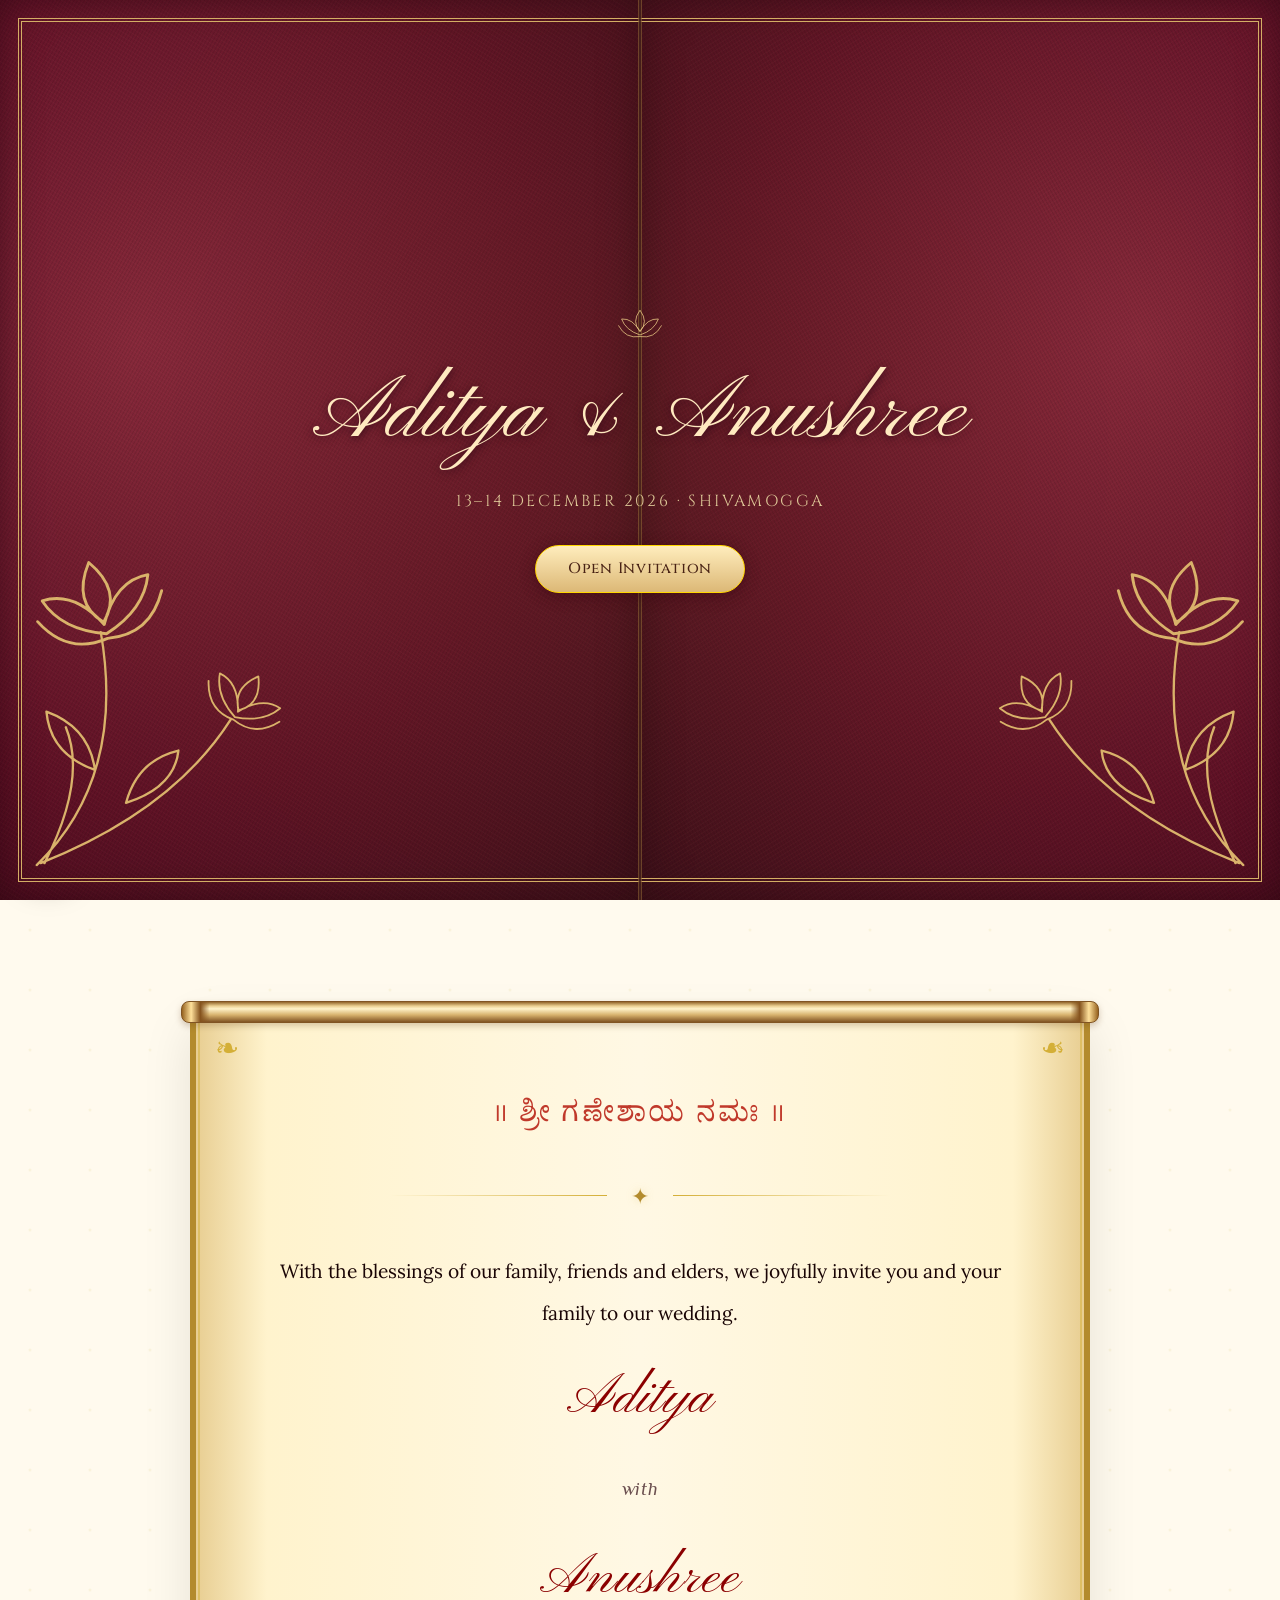
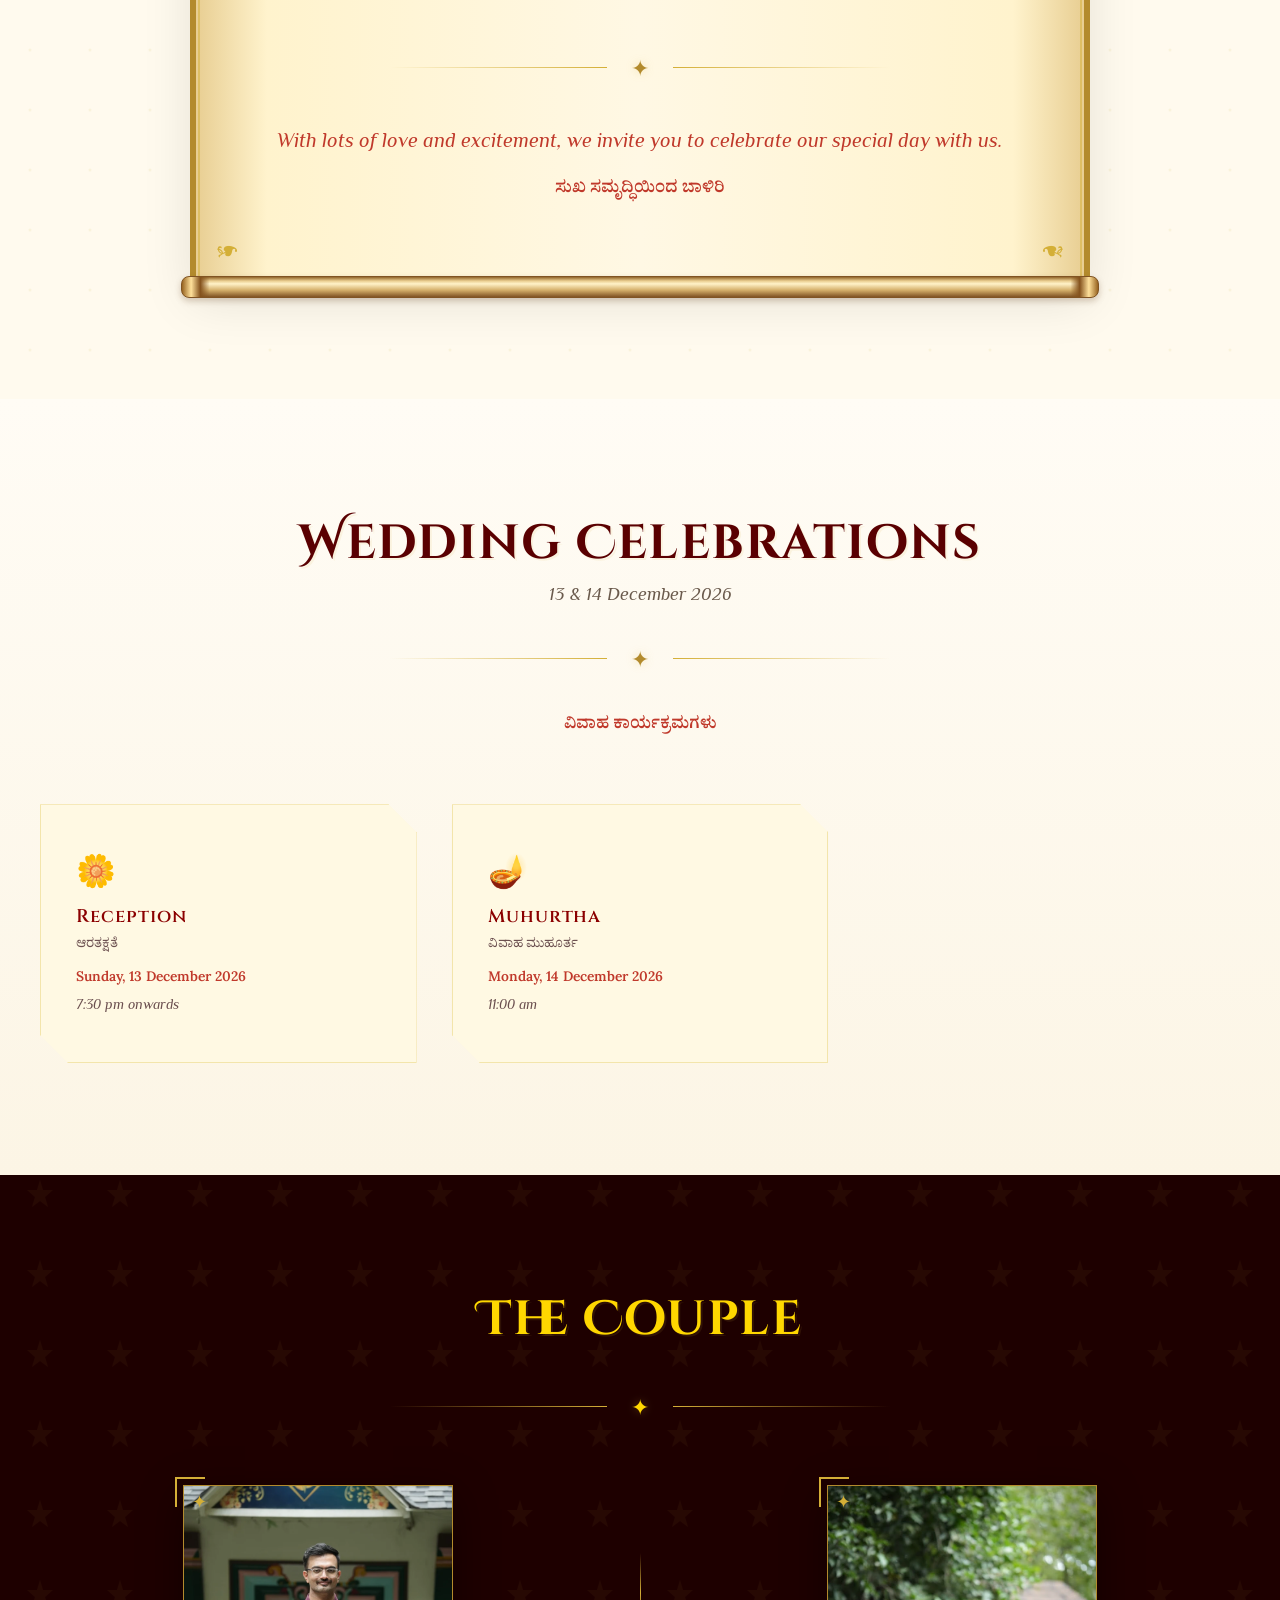
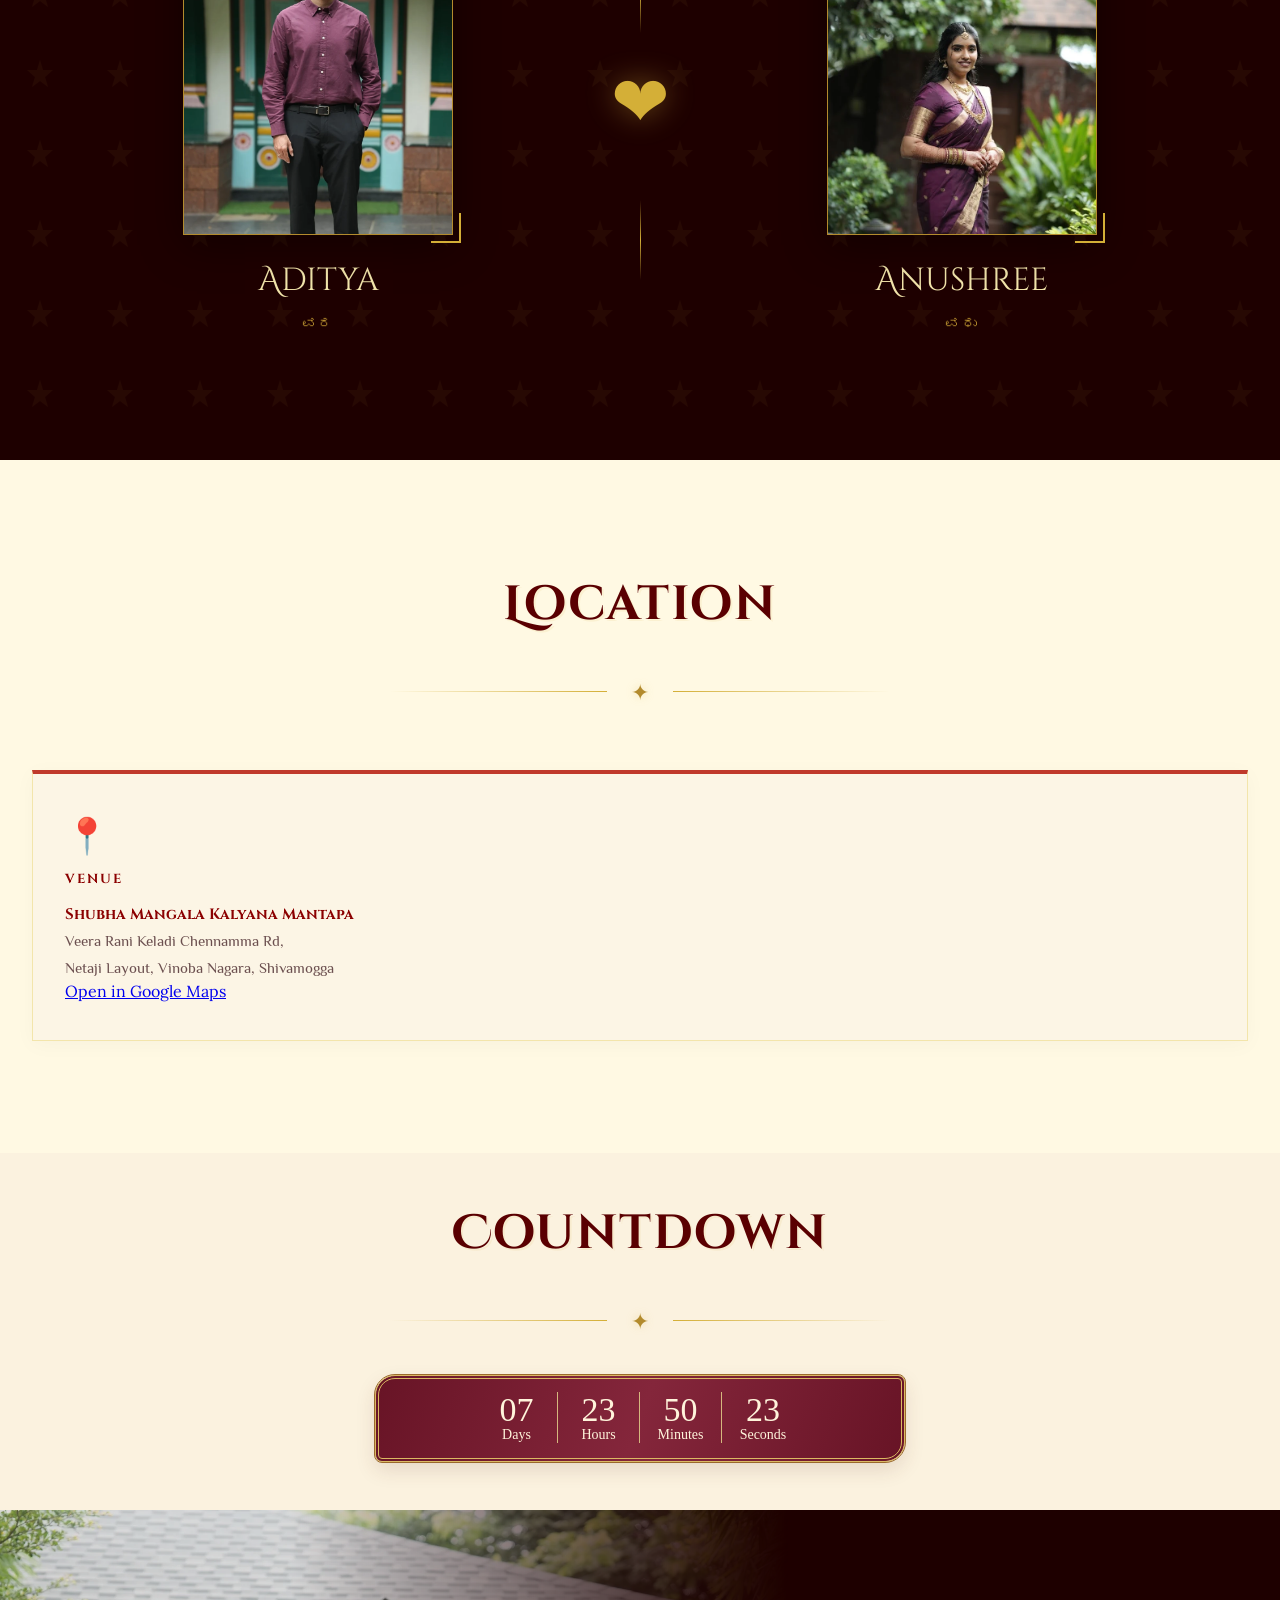
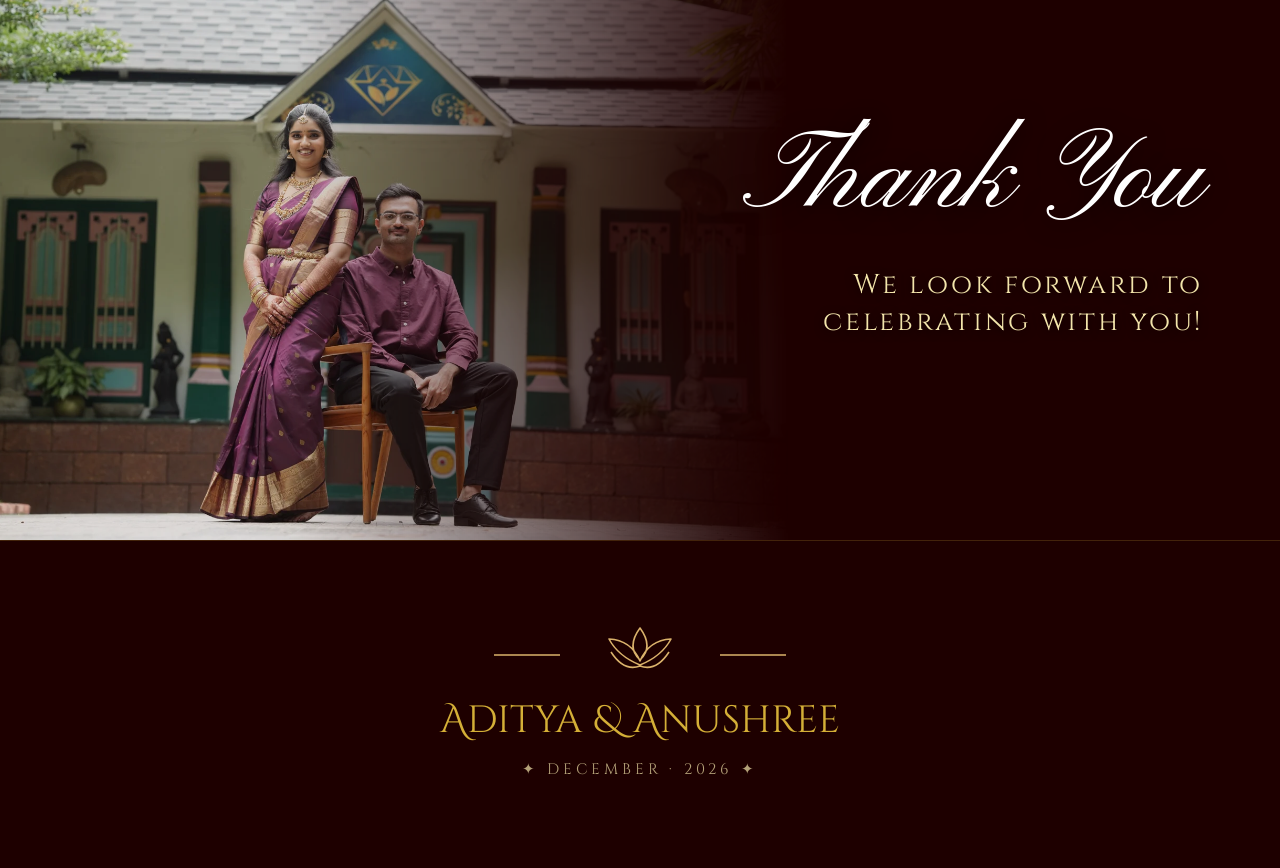
==== index.html @ 48a41db2 "Set invitation music volume to 60 percent" ====
<!DOCTYPE html>
<html lang="en">
<head>
<meta charset="UTF-8">
  <meta name="viewport" content="width=device-width, initial-scale=1.0, maximum-scale=5.0">
  <title>Aditya & Anushree — Wedding Invitation</title>
  <meta name="description" content="Join us in celebrating the union of Aditya and Anushree. A sacred South Indian wedding celebration.">
  <link rel="icon" href="data:image/svg+xml,<svg xmlns=%22http://www.w3.org/2000/svg%22 viewBox=%220 0 100 100%22><text y=%22.9em%22 font-size=%2290%22>🌸</text></svg>">

  <!-- Social Meta tags -->
  <meta property="og:title" content="Aditya & Anushree Wedding Invitation">
  <meta property="og:description" content="13–14 December 2026 — Shivamogga. Please join us for our special day.">
  <meta property="og:image" content="./wedding-portrait.jpg">
  <meta property="og:type" content="website">
<link rel="preconnect" href="https://fonts.googleapis.com">
<link rel="preconnect" href="https://fonts.gstatic.com" crossorigin>
<link href="https://fonts.googleapis.com/css2?family=Cinzel+Decorative:wght@400;700;900&family=Cinzel:wght@400;500;600;700&family=Philosopher:ital,wght@0,400;0,700;1,400;1,700&family=Lora:ital,wght@0,400;0,500;0,600;1,400;1,500&family=Noto+Serif+Kannada:wght@400;600;700&family=Great+Vibes&family=Pinyon+Script&display=swap" rel="stylesheet">
<style>
/* ============================================================
   CSS VARIABLES
   ============================================================ */
:root {
  --deep-ruby:    #1e0000;
  --royal-red:    #5a0001;
  --vermilion:    #C0392B;
  --gold-antique: #b38b2d;
  --gold-leaf:    #D4AF37;
  --gold-bright:  #FFD700;
  --gold-pale:    #F3E5AB;
  --ivory-warm:   #FFF9E3;
  --parchment:    #FCF5E5;
  --text-ruby:    #1a0505;
  --text-sepia:   #4a3728;
  --text-mid:     #6b4f4f;
  --gold:         #D4AF37;
  --deep-red:     #8B0000;
  --cream-dark:   #E5D9B6;
  --glass-bg:     rgba(30, 0, 0, 0.65);
  --glass-border: rgba(212, 175, 55, 0.35);
  --shadow-gold:  rgba(212,175,55,0.3);
  --shadow-ruby:  rgba(44,0,0,0.5);
  --section-bg:   #fffcf5;

  --font-heading:    'Cinzel Decorative', cursive;
  --font-subheading: 'Cinzel', serif;
  --font-body:       'Lora', serif;
  --font-accent:     'Philosopher', serif;
  --font-names:      'Pinyon Script', cursive;
}

/* ============================================================
   RESET & BASE
   ============================================================ */
*, *::before, *::after { margin: 0; padding: 0; box-sizing: border-box; }
html { scroll-behavior: smooth; font-size: 16px; overflow-x: hidden; }
body {
  background: var(--ivory-warm);
  color: var(--text-ruby);
  font-family: var(--font-body);
  overflow-x: clip;
  max-width: 100vw;
}
img { display: block; max-width: 100%; }
button { cursor: pointer; border: none; background: none; }

/* ============================================================
   SCROLL PROGRESS BAR
   ============================================================ */
#progress-bar {
  position: fixed; top: 0; left: 0; height: 3px; width: 0%;
  background: linear-gradient(90deg, var(--vermilion), var(--gold-leaf), var(--gold-bright));
  z-index: 9999; transition: width 0.1s linear;
  box-shadow: 0 0 10px var(--gold-leaf);
}

/* ============================================================
   MUSIC BUTTON
   ============================================================ */
#music-btn {
  position: fixed; bottom: 1.5rem; left: 1.5rem; z-index: 1000;
  width: 48px; height: 48px; border-radius: 50%;
  background: var(--glass-bg);
  -webkit-backdrop-filter: blur(8px); backdrop-filter: blur(8px);
  border: 1px solid var(--glass-border);
  color: var(--gold-pale); font-size: 1.1rem;
  display: flex; align-items: center; justify-content: center;
  box-shadow: 0 8px 32px rgba(0,0,0,0.4);
  transition: all 0.4s cubic-bezier(0.175, 0.885, 0.32, 1.275);
}
#music-btn:hover { transform: scale(1.12) rotate(15deg); box-shadow: 0 6px 28px var(--shadow-gold); }
#music-btn.playing { animation: pulse-music 2s infinite; }
@keyframes pulse-music {
  0%   { box-shadow: 0 0 0 0   rgba(212,175,55,0.6); }
  70%  { box-shadow: 0 0 0 15px rgba(212,175,55,0);   }
  100% { box-shadow: 0 0 0 0   rgba(212,175,55,0);   }
}

/* ============================================================
   REVEAL ANIMATIONS
   ============================================================ */
@media screen {
  [data-fade="waiting"]:not(:focus-within) {
    opacity: 0 !important;
    transition: none !important;
  }
  [data-fade="entering"]:not(:focus-within) {
    animation: invitation-fade-in 1.8s ease-in-out var(--entry-delay, 0ms) backwards;
  }
}
@media screen {
  [data-scroll-fade]:not(:focus-within) {
    filter: opacity(var(--scroll-opacity, 0));
    transition: filter 650ms ease-out;
  }
}
@keyframes invitation-fade-in {
  from { opacity: 0; }
}
/* Only cover the page once the opening button is operational. */
html:not(.doors-ready) #door-cover { display: none; }

/* ============================================================
   GOLD DIVIDER
   ============================================================ */
.gold-divider {
  display: flex; align-items: center; justify-content: center;
  gap: 1.5rem; margin: 2.5rem auto; max-width: 500px;
}
.gold-divider::before,
.gold-divider::after {
  content: ''; flex: 1; height: 1px;
}
.gold-divider::before { background: linear-gradient(90deg, transparent, var(--gold-leaf)); }
.gold-divider::after  { background: linear-gradient(90deg, var(--gold-leaf), transparent); }
.gold-divider span    { color: var(--gold-antique); font-size: 1.4rem; filter: drop-shadow(0 0 5px var(--shadow-gold)); }

/* ============================================================
   SECTION HEADINGS
   ============================================================ */
.section-title {
  font-family: var(--font-heading);
  font-size: clamp(1.8rem, 5vw, 3rem);
  color: var(--royal-red);
  text-align: center;
  letter-spacing: 0.03em;
  text-shadow: 2px 2px 0 rgba(212,175,55,0.1);
  margin-bottom: 0.5rem;
}
.section-subtitle {
  font-family: var(--font-accent);
  font-style: italic;
  color: var(--text-sepia);
  text-align: center;
  font-size: 1.1rem;
  margin-top: 0.4rem;
  opacity: 0.82;
}
.kannada-text {
  font-family: 'Noto Serif Kannada', serif;
  font-size: 1.05rem;
  color: var(--vermilion);
  text-align: center;
  margin-top: 0.4rem;
  font-weight: 600;
}

/* ============================================================
   DOOR COVER
   ============================================================ */
#door-cover {
  position: fixed; inset: 0; z-index: 10000;
  display: flex; align-items: center; justify-content: center;
  overflow: hidden; width: 100vw; height: 100vh; height: 100dvh;
  transition: opacity 1.5s ease 0.5s, visibility 1.5s ease 0.5s;
}
.door-left, .door-right {
  position: absolute; top: 0; width: 50%; height: 100%;
  transition: transform 2s cubic-bezier(0.77, 0, 0.175, 1);
  will-change: transform; overflow: hidden;
  background: #1a0000; /* solid fallback so hero never bleeds through */
}
.door-left  { left: 0;  transform-origin: left;  }
.door-right { right: 0; transform-origin: right; }

/* Each silk leaf carries its own border and foiled lotus spray. */
.door-panel {
  position: absolute; inset: 0;
  background:
    repeating-linear-gradient(31deg, transparent 0 2px, #ffb99208 3px, transparent 4px),
    repeating-linear-gradient(119deg, transparent 0 1px, #14030820 2px, transparent 3px),
    radial-gradient(ellipse at 22% 38%, #85253b, #5d0f25 58%, #370a18);
  box-shadow: inset 0 0 3vw #23040d88;
}
.door-right .door-panel { transform: scaleX(-1); }
.door-panel::before {
  content: ''; position: absolute;
  inset: clamp(10px, 2vmin, 24px) 0 clamp(10px, 2vmin, 24px) clamp(10px, 2vmin, 24px);
  border: 4px double #d4af66; border-right: 0;
}
.door-panel::after {
  content: ''; position: absolute; inset: 0 0 0 auto; width: 2px;
  background: linear-gradient(to right, #c3984b80, #290411);
}
.gate-lotuses {
  position: absolute; left: max(15px, 3vmin); bottom: max(15px, 3vmin);
  width: min(77%, 39vh, 330px); height: auto; color: #dab36c;
}
#door-cover.open .door-left  { transform: perspective(1200px) rotateY(-90deg); }
#door-cover.open .door-right { transform: perspective(1200px) rotateY(90deg);  }
#door-cover.hide { opacity: 0; visibility: hidden; pointer-events: none; }

.door-enter-content {
  position: relative; z-index: 10001;
  display: flex; flex-direction: column; align-items: center; justify-content: center;
  gap: 2.2rem; transition: opacity 0.8s ease;
  text-align: center; padding: 2rem;
  width: 100%; max-width: 1200px; height: 100%;
}
.door-enter-content::before {
  content: ''; position: absolute; top: 50%; left: 50%;
  transform: translate(-50%, -50%);
  width: 150vw; height: 150vw;
  background: radial-gradient(circle, rgba(212,175,55,0.08) 0%, transparent 60%);
  pointer-events: none; z-index: -1;
}
.door-welcome-text {
  font-family: var(--font-names);
  font-size: clamp(3.5rem, 8vw, 6.5rem);
  color: #fff;
  text-shadow: 0 5px 30px rgba(0,0,0,0.9), 0 2px 10px rgba(0,0,0,0.8);
  filter: drop-shadow(0 0 20px rgba(212,175,55,0.5));
  transition: opacity 0.5s, transform 0.5s;
  line-height: 1.1;
}
.door-tagline {
  font-family: var(--font-subheading);
  font-size: clamp(0.75rem, 1.5vw, 1rem);
  color: var(--gold-pale);
  letter-spacing: 0.4em;
  text-transform: uppercase;
  opacity: 0.85;
  margin-top: -1rem;
}
#open-door-btn {
  padding: 1rem 3.5rem; font-size: 0.95rem;
  background: rgba(40,0,0,0.9);
  color: var(--gold-bright);
  border: 1px solid var(--gold-bright);
  font-family: var(--font-subheading); text-transform: uppercase;
  letter-spacing: 0.35em; font-weight: 500;
  transition: all 0.5s ease;
  box-shadow: 0 10px 30px rgba(0,0,0,0.7), 0 0 20px rgba(212,175,55,0.4);
  -webkit-backdrop-filter: blur(15px); backdrop-filter: blur(15px);
  border-radius: 4px;
  animation: etherealPulse 2s infinite alternate;
  margin-top: 5vh;
}
@keyframes etherealPulse {
  from { box-shadow: 0 10px 30px rgba(0,0,0,0.6), 0 0 10px rgba(212,175,55,0.2); }
  to   { box-shadow: 0 10px 30px rgba(0,0,0,0.6), 0 0 25px rgba(212,175,55,0.5); transform: scale(1.02); }
}

/* ============================================================
   1. HERO SECTION
   ============================================================ */
#hero {
  position: relative;
  height: 100vh;
  height: 100dvh;
  overflow: hidden;
  color: #ffe8ac;
  font-family: Georgia, serif;
  background: radial-gradient(ellipse at 27% 47%, #752832, #360912 62%, #240609);
}
.hero-photo {
  transform: translateX(8%);
  position: absolute;
  inset: 0 0 0 auto;
  height: 100%;
  width: 57%;
  object-fit: cover;
  object-position: center 56%;
  mask-image: linear-gradient(to right, transparent, #0003 12%, #000b 30%, black 47%);
}
#hero::after {
  content: '';
  position: absolute;
  inset: clamp(12px, 2vw, 20px);
  border: 1px solid #d9b27188;
  outline: 1px solid #d9b27155;
  outline-offset: 5px;
  pointer-events: none;
}
.hero-copy {
  position: absolute;
  left: 4%;
  width: 44%;
  top: 50%;
  transform: translateY(-50%);
  text-align: center;
}
.hero-intro { font-size: clamp(12px, 1.5vw, 18px); letter-spacing: .16em; }
.hero-title {
  margin: 20px 0;
  color: #ffe9b9;
  font: italic clamp(32px, 6.72vw, 86px)/1.06 Georgia, serif;
}
.hero-weds {
  display: flex;
  align-items: center;
  justify-content: center;
  gap: .58em;
  margin: .77em 0;
  color: #e0bd7b;
  font: italic clamp(16px, 2.1vw, 26px) Georgia, serif;
}
.hero-weds::before, .hero-weds::after {
  content: '';
  width: 2.38em;
  height: 1px;
  background: #c99b60;
}
.hero-date { margin-top: 32px; font-size: clamp(10px, 1.2vw, 15px); letter-spacing: .2em; }


/* ============================================================
   2. INVITATION
   ============================================================ */
#invitation {
  background: #fffaee;
  padding: 7rem 2rem;
  position: relative; overflow: clip;
}
#invitation::before {
  content: '';
  position: absolute; inset: 0;
  background-image: url("data:image/svg+xml,%3Csvg xmlns='http://www.w3.org/2000/svg' width='60' height='60' viewBox='0 0 60 60'%3E%3Ccircle cx='30' cy='30' r='1.5' fill='%23D4AF37' opacity='0.1'/%3E%3C/svg%3E");
  background-size: 60px 60px;
  pointer-events: none;
}
.invite-card {
  max-width: 900px; margin: 0 auto;
  background: var(--gold-pale);
  border: 6px solid var(--gold-antique);
  outline: 2px solid rgba(212,175,55,0.5);
  outline-offset: -10px;
  padding: clamp(2.5rem, 6vw, 5.5rem);
  position: relative;
  box-shadow: 0 15px 50px rgba(0,0,0,0.1);
  text-align: center;
  z-index: 2; border-radius: 4px; overflow: hidden;
  transition: box-shadow 0.55s cubic-bezier(0.165, 0.84, 0.44, 1), transform 0.55s cubic-bezier(0.165, 0.84, 0.44, 1), background 0.55s;
}
/* Both spindles frame the parchment even when motion is disabled. */
.invitation-scroll {
  position: relative;
  max-width: 900px;
  margin: 0 auto;
}
.invitation-scroll .invite-card {
  background: linear-gradient(90deg, #e8ce92, #fff3cd 8%, #fff8e4 50%, #fff3cd 92%, #e8ce92);
}
.invitation-scroll::before, .invitation-scroll::after {
  content: '';
  position: absolute;
  z-index: 3;
  left: -9px;
  right: -9px;
  height: clamp(14px, 2vw, 22px);
  border: 1px solid #805423;
  border-radius: 8px;
  transform: translateY(-50%);
  background:
    linear-gradient(90deg, #976320, #ffe19b 1%, #84521d 2%, transparent 3% 97%, #84521d 98%, #ffe19b 99%, #976320),
    linear-gradient(#92652a, #ebcf91 20%, #fff2c8 34%, #d6b16c 65%, #805323);
  box-shadow: 0 3px 6px #60381140;
  pointer-events: none;
}
.invitation-scroll::before { top: 0; }
.invitation-scroll::after { top: 100%; }

.invite-card::before { content: '❧'; position: absolute; top: 1rem; left: 1.2rem; font-size: 1.8rem; color: var(--gold); line-height: 1; }
.invite-card::after  { content: '❧'; position: absolute; bottom: 1rem; right: 1.2rem; font-size: 1.8rem; color: var(--gold); line-height: 1; transform: rotate(180deg); }
.corner-ornament     { position: absolute; font-size: 1.8rem; color: var(--gold); line-height: 1; }
.corner-ornament.tr  { top: 1rem; right: 1.2rem; transform: scaleX(-1); }
.corner-ornament.bl  { bottom: 1rem; left: 1.2rem; transform: scaleY(-1); }

.invite-blessing { font-family: 'Noto Serif Kannada', serif; font-size: 1.8rem; color: var(--vermilion); margin-bottom: 0.4rem; letter-spacing: 0.08em; }
.invite-blessing-sub { font-family: var(--font-accent); font-style: italic; color: var(--text-sepia); font-size: 1rem; margin-bottom: 2.5rem; opacity: 0.8; }
.invite-text { font-family: var(--font-body); font-size: clamp(1rem, 2.2vw, 1.2rem); line-height: 2.2; color: var(--text-ruby); margin-bottom: 2rem; }
.invite-parents { font-family: var(--font-subheading); font-size: clamp(0.88rem, 1.8vw, 1.05rem); color: var(--royal-red); letter-spacing: 0.04em; line-height: 2.2; margin: 2rem 0; }
.invite-parents .parent-group { margin: 1rem 0; }
.invite-couple-name { font-family: var(--font-names); font-size: clamp(2rem, 7.5vw, 3.5rem); color: var(--deep-red); line-height: 1.2; font-weight: 400; word-break: break-word; }
.invite-welcome { font-family: var(--font-accent); font-style: italic; font-size: 1.25rem; color: var(--vermilion); margin-top: 2rem; line-height: 1.8; }

/* ============================================================
   3. EVENTS
   ============================================================ */
#events {
  background: linear-gradient(180deg, var(--section-bg) 0%, var(--parchment) 100%);
  padding: 7rem 2rem;
}
.events-grid {
  display: grid;
  grid-template-columns: repeat(auto-fill, minmax(300px, 1fr));
  gap: 2.2rem;
  max-width: 1200px; margin: 4rem auto 0;
}
.event-card {
  background: var(--ivory-warm);
  border: 1px solid var(--gold-pale);
  padding: 2.8rem 2.2rem;
  position: relative;
  transition: all 0.48s cubic-bezier(0.4, 0, 0.2, 1);
  clip-path: polygon(0 0, calc(100% - 28px) 0, 100% 28px, 100% 100%, 28px 100%, 0 calc(100% - 28px));
  overflow: hidden;
  box-shadow: 0 4px 18px rgba(0,0,0,0.03);
}
.event-card::after {
  content: '';
  position: absolute; bottom: 0; left: 0; width: 100%; height: 4px;
  background: linear-gradient(90deg, var(--vermilion), var(--gold-leaf));
  transform: scaleX(0); transform-origin: left;
  transition: transform 0.48s ease;
}
.event-card:hover {
  transform: translateY(-10px);
  box-shadow: 0 22px 45px rgba(44,0,0,0.1);
  background: linear-gradient(145deg, #fff8f0, #fef3e0);
}
.event-card:hover::after { transform: scaleX(1); }
.event-card .card-corner {
  position: absolute; top: 0; right: 0;
  width: 0; height: 0;
  border-style: solid; border-width: 0 24px 24px 0;
  border-color: transparent var(--gold) transparent transparent; z-index: 2;
}
.event-icon       { font-size: 2rem; margin-bottom: 0.8rem; display: block; }
.event-name       { font-family: var(--font-subheading); font-size: 1.15rem; font-weight: 600; color: var(--deep-red); letter-spacing: 0.05em; margin-bottom: 0.4rem; transition: color 0.35s; }
.event-name-kannada { font-family: 'Noto Serif Kannada', serif; font-size: 0.82rem; color: var(--text-mid); margin-bottom: 0.7rem; transition: color 0.35s; }
.event-date       { font-family: var(--font-body); font-size: 0.86rem; font-weight: 600; color: var(--vermilion); margin-bottom: 0.5rem; }
.event-desc       { font-family: var(--font-accent); font-style: italic; font-size: 0.9rem; color: var(--text-mid); line-height: 1.65; }

/* ============================================================
   4. COUPLE
   ============================================================ */
#couple {
  background: var(--deep-ruby);
  padding: 7rem 2rem; position: relative; overflow: hidden;
}
#couple::before {
  content: ''; position: absolute; inset: 0;
  background-image: url("data:image/svg+xml,%3Csvg xmlns='http://www.w3.org/2000/svg' width='80' height='80' viewBox='0 0 80 80'%3E%3Cpath d='M40 5 L43 15 L53 15 L45 22 L48 32 L40 26 L32 32 L35 22 L27 15 L37 15 Z' fill='%23D4AF37' opacity='0.05'/%3E%3C/svg%3E");
  background-size: 80px 80px; pointer-events: none;
}
.couple-wrapper {
  display: grid;
  grid-template-columns: 1fr auto 1fr;
  gap: 4rem; max-width: 1100px;
  margin: 4rem auto 0; align-items: center;
}
.photo-frame {
  width: clamp(190px, 26vw, 270px);
  height: clamp(240px, 33vw, 350px);
  margin: 0 auto 1.5rem; position: relative;
}
.photo-frame::before {
  content: ''; position: absolute;
  top: -8px; left: -8px; width: 30px; height: 30px;
  border: 2px solid var(--gold-leaf);
  border-right: none; border-bottom: none; z-index: 2;
}
.photo-frame::after {
  content: ''; position: absolute;
  bottom: -8px; right: -8px; width: 30px; height: 30px;
  border: 2px solid var(--gold-leaf);
  border-left: none; border-top: none; z-index: 2;
}
.photo-frame-inner {
  width: 100%; height: 100%;
  background: linear-gradient(145deg, #1a0000, #3d0000);
  border: 1px solid var(--gold-antique);
  position: relative; overflow: hidden;
  display: flex; align-items: center; justify-content: center;
  box-shadow: 0 10px 40px rgba(0,0,0,0.4);
}
/* only one pseudo-element on inner now – corner star */
.photo-frame-inner::before {
  content: '✦';
  position: absolute; top: 0.5rem; left: 0.5rem;
  font-size: 1.1rem; color: var(--gold); line-height: 1; z-index: 1;
}
.photo-frame-inner img { width: 100%; height: 100%; object-fit: cover; object-position: center 42%; }

.person-card { text-align: center; }
.person-name   { font-family: var(--font-heading); font-size: clamp(1.3rem, 3.5vw, 2rem); color: var(--gold-pale); margin-bottom: 0.7rem; }
.person-family { font-family: var(--font-body); font-size: 0.92rem; color: var(--gold-antique); margin-bottom: 1rem; letter-spacing: 0.1em; }
.person-quote  { font-family: var(--font-accent); font-style: italic; font-size: 1rem; color: var(--ivory-warm); line-height: 1.8; opacity: 0.85; }

.couple-center { display: flex; flex-direction: column; align-items: center; gap: 1.5rem; }
.couple-symbol { font-family: var(--font-heading); font-size: clamp(2.5rem, 5.5vw, 4.5rem); color: var(--gold-leaf); text-shadow: 0 0 30px rgba(212,175,55,0.4); }
.couple-center-divider { width: 1px; height: 80px; background: linear-gradient(180deg, transparent, var(--gold), transparent); }

/* ============================================================
   6. DETAILS
   ============================================================ */
#details { background: var(--ivory-warm); padding: 7rem 2rem; }
.details-grid {
  display: grid;
  grid-template-columns: repeat(auto-fill, minmax(270px, 1fr));
  gap: 2rem; margin: 4rem auto 0;
}
.detail-card:only-child { grid-column: 1 / -1; }
.detail-card {
  background: var(--parchment);
  border: 1px solid var(--gold-pale);
  border-top: 4px solid var(--vermilion);
  padding: 2.4rem 2rem;
  transition: all 0.3s ease;
  box-shadow: 0 4px 20px rgba(0,0,0,0.03);
}
.detail-card:hover { transform: translateY(-8px); box-shadow: 0 16px 38px rgba(44,0,0,0.09); }
.detail-icon  { font-size: 2.2rem; margin-bottom: 0.8rem; display: block; }
.detail-title { font-family: var(--font-subheading); font-size: 0.82rem; font-weight: 700; color: var(--deep-red); letter-spacing: 0.15em; text-transform: uppercase; margin-bottom: 0.8rem; }
.detail-text  { font-family: var(--font-accent); font-size: 0.94rem; color: var(--text-mid); line-height: 1.75; }
.detail-text strong { color: var(--deep-red); font-family: var(--font-subheading); }
.hashtag-text { font-family: var(--font-heading); font-size: 1.05rem; color: var(--vermilion); }

/* ============================================================
   7. COUNTDOWN
   ============================================================ */
#countdown {
  padding: 3rem 1rem;
  background: #fbf2df;
  text-align: center;
}
.countdown-card {
  max-width: 530px;
  margin: 0 auto;
  padding: 13px clamp(8px, 3vw, 24px) 15px;
  color: #fff4db;
  font-family: Georgia, serif;
  background: linear-gradient(110deg, #681426, #84263b, #681426);
  border: 4px double #dbb963;
  outline: 1px solid #9a692c;
  border-radius: 20px 7px 20px 7px;
  box-shadow: 0 8px 20px #5b2d2222;
}
.countdown-timer { display: flex; justify-content: center; }
.time-unit { flex: 0 1 82px; display: flex; flex-direction: column; border-right: 1px solid #d5b77e; }
.time-unit:last-child { border: 0; }
.time-number { font-size: clamp(24px, 3vw, 34px); line-height: 1.05; font-weight: 500; font-variant-numeric: tabular-nums; }
.time-label { font-size: clamp(12px, 2vw, 14px); }
.countdown-done { display: none; }

/* ============================================================
   THANK YOU PARALLAX
   ============================================================ */
#thank-you-parallax {
  position: relative; height: 70vh; min-height: 20rem;
  display: flex; align-items: center; justify-content: flex-end; overflow: hidden;
  background: var(--deep-ruby);
}
.ty-photo {
  position: absolute; inset: 0 auto 0 0;
  width: 71%; height: 100%; object-fit: cover; object-position: 53% center;
  transform: translateX(-13%);
  opacity: .85;
  mask-image: linear-gradient(to right, black 45%, transparent 100%);
}
.ty-content {
  position: relative; width: 46%; text-align: right;
  padding: 1rem clamp(1.1rem, 6vw, 6rem) 1rem 0;
}
.ty-content h2 { font-family: var(--font-names); font-size: clamp(3.8rem, 10vw, 7rem); color: #fff; text-shadow: 0 4px 22px rgba(0,0,0,0.65); margin-bottom: 1rem; font-weight: 400; }
.ty-content p  { font-family: var(--font-subheading); font-size: clamp(0.9rem, 2.5vw, 1.7rem); color: var(--gold-pale); letter-spacing: 0.1em; text-shadow: 0 2px 10px rgba(0,0,0,0.8); }

/* ============================================================
   8. FOOTER
   ============================================================ */
#footer {
  background: var(--deep-ruby); padding: 5rem 2rem 3rem;
  text-align: center; border-top: 1px solid rgba(212,175,55,0.2);
}
.footer-names { font-family: var(--font-heading); font-size: clamp(1.4rem, 4.5vw, 2.4rem); color: var(--gold-leaf); margin-bottom: 0.8rem; }
.footer-date  { font-family: var(--font-subheading); font-size: 0.95rem; letter-spacing: 0.25em; color: var(--gold-pale); margin-bottom: 2.5rem; opacity: 0.7; }
.footer-social { display: flex; gap: 1.2rem; justify-content: center; margin-bottom: 2.5rem; }
.social-link {
  width: 40px; height: 40px;
  border: 1px solid rgba(201,148,42,0.4); border-radius: 50%;
  display: flex; align-items: center; justify-content: center;
  color: var(--gold-pale); text-decoration: none; font-size: 1rem;
  transition: all 0.3s;
}
.social-link:hover { background: rgba(201,148,42,0.15); border-color: var(--gold); color: var(--gold); transform: translateY(-3px); }
.footer-copy { font-family: var(--font-body); font-size: 0.78rem; color: var(--cream-dark); opacity: 0.42; font-style: italic; }

/* ============================================================
   RESPONSIVE
   ============================================================ */
@media (max-width: 768px) {
  .events-grid  { grid-template-columns: 1fr 1fr; }
  .details-grid { grid-template-columns: 1fr 1fr; }
  .invite-card  { padding: 2.5rem 1.5rem; }

}
@media (max-width: 600px) {
  .events-grid  { grid-template-columns: 1fr; }
  .details-grid { grid-template-columns: 1fr; }
  .invite-card  { padding: 2.5rem 1.5rem; }
  .couple-wrapper { grid-template-columns: 1fr; gap: 2rem; }
  .couple-center  { order: 2; flex-direction: row; width: 100%; justify-content: center; }
  .couple-center-divider { width: 60px; height: 1px; background: linear-gradient(90deg, transparent, var(--gold), transparent); }
  .couple-symbol { font-size: 2.5rem; }
  .person-card.reveal-right { order: 3; }
  .person-card   { text-align: center; max-width: 400px; margin: 0 auto; }

  .door-welcome-text { font-size: clamp(2.2rem, 9vw, 3.5rem); text-align: center; padding: 0 1.5rem; width: 100%; }
  #open-door-btn { padding: 1rem 2.5rem; font-size: 0.85rem; letter-spacing: 0.2em; margin-top: 3vh; }
  #music-btn { bottom: 1.2rem; left: 1.2rem; width: 42px; height: 42px; }
}
@media (max-width: 400px) {
  .details-grid { grid-template-columns: 1fr; }
}
@media (orientation: portrait) and (max-width: 1024px) {
  .door-enter-content {
    justify-content: flex-start;
    padding: max(3rem, 8svh) 1rem 1.5rem;
    gap: 1.25rem;
  }
  .door-tagline { margin: 0; letter-spacing: .18em; }
  #open-door-btn { margin-top: .5rem; }

  #hero {
    display: flex;
    flex-direction: column;
    height: auto;
    min-height: 100svh;
  }
  .hero-copy {
    position: relative;
    inset: auto;
    transform: none;
    order: -1;
    width: 100%;
    padding: max(2rem, 5svh) 1.5rem .75rem;
  }
  .hero-title { font-size: clamp(2.3rem, 8vw, 4.8rem); margin: .24em 0; }
  .hero-weds { margin: .08em 0; }
  .hero-date { margin: .75rem 0 0; font-size: clamp(.72rem, 2.4vw, .95rem); }
  .hero-photo {
    position: relative;
    inset: auto;
    transform: none;
    width: 100%;
    height: clamp(20rem, 62svh, 54rem);
    flex: 1 0 auto;
    object-position: center 57%;
    mask-image: linear-gradient(to bottom, transparent, black 17%);
  }
  #invitation, #events, #couple, #details, #countdown { padding: 3rem 1rem; }
  .events-grid, .details-grid, .couple-wrapper { margin-top: 1.75rem; }
  .ty-content h2 { font-size: clamp(2.35rem, 9vw, 5rem); }
  .ty-photo { object-position: 60% center; width: 65%; transform: translateX(-9%); }
  #thank-you-parallax { height: clamp(20rem, 78vw, 32rem); }
}
#portrait-viewer {
  position: fixed; inset: 0; margin: 0; width: 100%; height: 100%;
  max-width: none; max-height: none; border: 0; padding: 0; background: #15090d;
}
body:has(#portrait-viewer[open]) { overflow: hidden; }
.photo-frame-inner { padding: 0; cursor: zoom-in; }
.portrait-close { position: relative; display: block; width: 100%; height: 100%; cursor: zoom-out; }
.portrait-close img { display: block; width: 100%; height: 100%; object-fit: contain; transform-origin: top left; }
#portrait-caption {
  position: absolute; inset: 0 0 auto; padding: max(1.5rem, env(safe-area-inset-top)) 1rem 2.5rem;
  color: #ffebbb; font: clamp(2rem, 6vw, 4rem) var(--font-names);
  text-shadow: 0 2px 10px #210a0c; background: linear-gradient(#18090bbb, transparent);
  opacity: .88;
}
@media (prefers-reduced-motion: no-preference) {
  #portrait-viewer[open] #portrait-caption { animation: invitation-fade-in .7s ease-out; }
}
/* Center the gatefold inscription independently of the portrait hero. */
#door-cover .door-enter-content {
  justify-content: center; padding: 2rem 1rem; gap: clamp(1rem, 2.8vh, 1.8rem);
}
#door-cover .door-welcome-text {
  color: #ffeac0; font-family: var(--font-names), Georgia, serif;
  font-size: clamp(3rem, 7vw, 6.5rem); font-weight: 400;
  text-shadow: 0 2px 8px #370a18; filter: none;
}
#door-cover .door-tagline { margin: 0; letter-spacing: .15em; }
#door-cover #open-door-btn {
  margin-top: .45rem; border-radius: 3rem; padding: .8rem 2rem;
  background: linear-gradient(#ffedbd, #dcb876); color: #492315;
  text-transform: none; letter-spacing: .05em; animation: none;
  box-shadow: 0 3px 15px #33051077; backdrop-filter: none;
}
.gate-seal { width: 48px; color: #e5c482; }
#door-cover.open .gate-seal { opacity: 0; transition: opacity .35s; }
</style>
</head>
<body>

<!-- =================== DOOR COVER =================== -->
<div id="door-cover">
  <div class="door-left"><div class="door-panel"><svg class="gate-lotuses" aria-hidden="true" viewBox="0 0 170 190" fill="none" stroke="currentColor" stroke-width="1.2" stroke-linecap="round" stroke-linejoin="round">
      <path d="M5 186 Q51 141 38 66 M7 185 Q75 158 105 111 M9 185 Q31 142 20 115 M51 154 Q76 146 78 127 Q57 132 51 154Z M35 137 Q12 129 10 107 Q32 115 35 137Z"/>
      <path transform="translate(38 55) rotate(-14) scale(1.22)" d="M0 10 Q-18 4 -23 -10 Q-9 -11 0 6 Q9 -11 23 -10 Q18 4 0 10Z M0 5 Q-11 -6 0 -21 Q11 -6 0 5Z M-27 -2 Q-18 15 0 12 Q18 15 27 -2"/>
      <path transform="translate(111 103) rotate(30) scale(.78)" d="M0 10 Q-18 4 -23 -10 Q-9 -11 0 6 Q9 -11 23 -10 Q18 4 0 10Z M0 5 Q-11 -6 0 -21 Q11 -6 0 5Z M-27 -2 Q-18 15 0 12 Q18 15 27 -2"/>
    </svg></div></div>
  <div class="door-right"><div class="door-panel"><svg class="gate-lotuses" aria-hidden="true" viewBox="0 0 170 190" fill="none" stroke="currentColor" stroke-width="1.2" stroke-linecap="round" stroke-linejoin="round">
      <path d="M5 186 Q51 141 38 66 M7 185 Q75 158 105 111 M9 185 Q31 142 20 115 M51 154 Q76 146 78 127 Q57 132 51 154Z M35 137 Q12 129 10 107 Q32 115 35 137Z"/>
      <path transform="translate(38 55) rotate(-14) scale(1.22)" d="M0 10 Q-18 4 -23 -10 Q-9 -11 0 6 Q9 -11 23 -10 Q18 4 0 10Z M0 5 Q-11 -6 0 -21 Q11 -6 0 5Z M-27 -2 Q-18 15 0 12 Q18 15 27 -2"/>
      <path transform="translate(111 103) rotate(30) scale(.78)" d="M0 10 Q-18 4 -23 -10 Q-9 -11 0 6 Q9 -11 23 -10 Q18 4 0 10Z M0 5 Q-11 -6 0 -21 Q11 -6 0 5Z M-27 -2 Q-18 15 0 12 Q18 15 27 -2"/>
    </svg></div></div>
  <div class="door-enter-content" id="door-btn-wrapper">
    <svg class="gate-seal" viewBox="-30 -25 60 43" aria-hidden="true" fill="none" stroke="currentColor"><path d="M0 10 Q-18 4 -23 -10 Q-9 -11 0 6 Q9 -11 23 -10 Q18 4 0 10Z M0 5 Q-11 -6 0 -21 Q11 -6 0 5Z M-27 -2 Q-18 15 0 12 Q18 15 27 -2"/></svg>
    <div class="door-welcome-text" id="door-welcome-text">Aditya &amp; Anushree</div>
    <div class="door-tagline" id="door-tagline">13–14 December 2026 · Shivamogga</div>
    <button id="open-door-btn">Open Invitation</button>
  </div>
</div>

<!-- =================== SCROLL PROGRESS =================== -->
<div id="progress-bar"></div>

<!-- =================== MUSIC BUTTON =================== -->
<button id="music-btn" type="button" title="Play music" aria-label="Play music">♪</button>

<!-- =================== 1. HERO =================== -->
<section id="hero" aria-labelledby="hero-title">
  <img class="hero-photo" src="./aditya-anushree-garden.webp" alt="Aditya and Anushree together in the garden" fetchpriority="high">
  <div class="hero-copy">
    <p class="hero-intro">We’re getting married!</p>
    <h1 class="hero-title" id="hero-title">Aditya <span class="hero-weds">weds</span> Anushree</h1>
    <p class="hero-date">13–14 DECEMBER 2026</p>
  </div>
</section>

<!-- =================== 2. INVITATION =================== -->
<section id="invitation" aria-label="Wedding invitation">
  <div class="scroll-track">
    <div class="invitation-scroll">
      <div class="invite-card">
        <span class="corner-ornament tr">❧</span>
        <span class="corner-ornament bl">❧</span>
        <div class="invite-blessing">॥ ಶ್ರೀ ಗಣೇಶಾಯ ನಮಃ ॥</div>
        <div class="gold-divider"><span>✦</span></div>
        <p class="invite-text">
          With the blessings of our family, friends and elders, we joyfully invite you and your family to our wedding.
        </p>
        <div class="invite-parents">

          <div class="invite-couple-name">Aditya</div>
          <br>
          <div style="font-family:'Philosopher',serif;font-style:italic;font-size:1.1rem;color:var(--text-mid)">with</div>
          <br>
          <div class="invite-couple-name">Anushree</div>

        </div>
        <div class="gold-divider"><span>✦</span></div>
        <p class="invite-welcome">
          With lots of love and excitement, we invite you to celebrate our special day with us.
        </p>
        <div class="kannada-text" style="margin-top:1.2rem">ಸುಖ ಸಮೃದ್ಧಿಯಿಂದ ಬಾಳಿರಿ</div>
      </div>
    </div>
  </div>
</section>

<!-- =================== 3. EVENTS =================== -->
<section id="events">
  <h2 class="section-title reveal">Wedding Celebrations</h2>
  <div class="section-subtitle reveal">13 &amp; 14 December 2026</div>
  <div class="gold-divider reveal"><span>✦</span></div>
  <div class="kannada-text reveal">ವಿವಾಹ ಕಾರ್ಯಕ್ರಮಗಳು</div>
  <div class="events-grid">
    <div class="event-card reveal">
      <div class="card-corner"></div>
      <span class="event-icon">🌼</span>
      <div class="event-name">Reception</div>
      <div class="event-name-kannada" lang="kn">ಆರತಕ್ಷತೆ</div>
      <div class="event-date">Sunday, 13 December 2026</div>
      <div class="event-desc">7:30 pm onwards</div>
    </div>
    <div class="event-card reveal">
      <div class="card-corner"></div>
      <span class="event-icon">🪔</span>
      <div class="event-name">Muhurtha</div>
      <div class="event-name-kannada" lang="kn">ವಿವಾಹ ಮುಹೂರ್ತ</div>
      <div class="event-date">Monday, 14 December 2026</div>
      <div class="event-desc">11:00 am</div>
    </div>
  </div>
</section>

<!-- =================== 4. COUPLE =================== -->
<section id="couple">
  <h2 class="section-title reveal" style="color:var(--gold-bright)">The Couple</h2>
  <div class="gold-divider reveal"><span style="color:var(--gold-bright)">✦</span></div>
  <div class="couple-wrapper">
    <div class="person-card reveal-left">
      <div class="photo-frame">
        <button type="button" class="photo-frame-inner" aria-haspopup="dialog" aria-label="View Aditya’s full portrait">
          <img src="./aditya-portrait.webp" alt="Portrait of Aditya" loading="lazy">
        </button>
      </div>
      <div class="person-name">Aditya</div>
      <div class="person-family" lang="kn">ವರ</div>
    </div>
    <div class="couple-center">
      <div class="couple-center-divider"></div>
      <div class="couple-symbol">❤</div>
      <div style="font-family:'Noto Serif Kannada',serif;color:var(--gold-pale);font-size:0.9rem;text-align:center;line-height:1.8">
      </div>
      <div class="couple-center-divider"></div>
    </div>
    <div class="person-card reveal-right">
      <div class="photo-frame">
        <button type="button" class="photo-frame-inner" aria-haspopup="dialog" aria-label="View Anushree’s full portrait">
          <img src="./anushree-portrait.webp" alt="Portrait of Anushree" loading="lazy">
        </button>
      </div>
      <div class="person-name">Anushree</div>
      <div class="person-family" lang="kn">ವಧು</div>
    </div>
  </div>
</section>


<dialog id="portrait-viewer" aria-labelledby="portrait-caption">
  <button type="button" class="portrait-close" aria-label="Close full-screen portrait">
    <img alt="">
    <span id="portrait-caption"></span>
  </button>
</dialog>

<!-- =================== 6. DETAILS =================== -->
<section id="details">
  <h2 class="section-title reveal">Location</h2>
  <div class="gold-divider reveal"><span>✦</span></div>
  <div class="details-grid">
    <div class="detail-card reveal">
      <span class="detail-icon">📍</span>
      <div class="detail-title">Venue</div>
      <div class="detail-text"><strong>Shubha Mangala Kalyana Mantapa</strong><br>Veera Rani Keladi Chennamma Rd,<br>Netaji Layout, Vinoba Nagara, Shivamogga</div>
      <a href="https://www.google.com/maps/search/?api=1&amp;query=WHV5%2BXVG%2C+Shivamogga%2C+Karnataka+577204">Open in Google Maps</a>
    </div>
  </div>
</section>

<!-- =================== 7. COUNTDOWN =================== -->
<section id="countdown" aria-label="Countdown to the wedding muhurtha on 14 December 2026 at 11 am IST">
  <h2 class="section-title reveal">Countdown</h2>
  <div class="gold-divider reveal" aria-hidden="true"><span>✦</span></div>
  <div class="countdown-card reveal">
    <div class="countdown-timer" id="timer" role="timer" aria-live="off">
      <div class="time-unit"><b class="time-number" id="days">--</b><span class="time-label">Days</span></div>
      <div class="time-unit"><b class="time-number" id="hours">--</b><span class="time-label">Hours</span></div>
      <div class="time-unit"><b class="time-number" id="minutes">--</b><span class="time-label">Minutes</span></div>
      <div class="time-unit"><b class="time-number" id="seconds">--</b><span class="time-label">Seconds</span></div>
    </div>
    <div class="countdown-done" id="countdownDone">✦ The Wedding Has Begun! ✦</div>
  </div>
</section>

<!-- =================== THANK YOU PARALLAX =================== -->
<section id="thank-you-parallax">
  <img class="ty-photo" src="./thank-you-portrait.webp" alt="Anushree standing beside Aditya in the courtyard" loading="lazy">
  <div class="ty-content reveal">
    <h2>Thank You</h2>
    <p>We look forward to celebrating with you!</p>
  </div>
</section>

<!-- =================== 8. FOOTER =================== -->
<footer id="footer">
  <svg viewBox="-155 -32 310 62" width="310" height="62" aria-hidden="true"
       style="display:block;width:min(100%,310px);height:auto;margin:0 auto 12px"
       fill="none" stroke="#dab26b" stroke-width="1.6" stroke-linejoin="round">
    <path d="M-146 2 H-80 M80 2 H146"/>
    <path d="M0 12 Q-22 3 -31 -14 Q-9 -13 0 8 Q9 -13 31 -14 Q22 3 0 12Z M0 7 Q-14 -6 0 -25 Q14 -6 0 7Z M-29 -1 Q-16 19 0 13 Q16 19 29 -1"/>
  </svg>
  <div class="footer-names">Aditya &amp; Anushree</div>
  <div class="footer-date"> ✦ DECEMBER · 2026 ✦ </div>
</footer>

<audio id="wedding-music" src="./neene-neene-instrumental.mp3" preload="none" loop></audio>

<script>
const portraitViewer = document.getElementById('portrait-viewer');
let portraitMotion = [];
let portraitClosing = false;
document.querySelectorAll('.person-card .photo-frame-inner').forEach(button => {
  button.addEventListener('click', () => {
    const portrait = button.querySelector('img');
    const enlarged = portraitViewer.querySelector('img');
    enlarged.src = portrait.currentSrc || portrait.src;
    enlarged.alt = portrait.alt;
    document.getElementById('portrait-caption').textContent =
      button.closest('.person-card').querySelector('.person-name').textContent;
    const frame = portrait.getBoundingClientRect();
    portraitViewer.showModal();
    if (!enlarged.animate) return;

    // Map the contained full portrait back to its cropped thumbnail.
    const view = enlarged.getBoundingClientRect();
    const sourceWidth = portrait.naturalWidth || frame.width;
    const sourceHeight = portrait.naturalHeight || frame.height;
    const fit = Math.min(view.width / sourceWidth, view.height / sourceHeight);
    const width = sourceWidth * fit;
    const height = sourceHeight * fit;
    const scale = Math.max(frame.width / width, frame.height / height);
    const left = frame.left + (frame.width - width * scale) / 2;
    const top = frame.top + (frame.height - height * scale) * .42;
    const x = left - (view.width - width) * scale / 2;
    const y = top - (view.height - height) * scale / 2;
    const inset = [
      (frame.top - y) / scale, view.width - (frame.right - x) / scale,
      view.height - (frame.bottom - y) / scale, (frame.left - x) / scale
    ].map(value => Math.max(0, value) + 'px').join(' ');
    const timing = { duration: 900, easing: 'cubic-bezier(.42,0,.2,1)', fill: 'both' };
    const zoom = enlarged.animate([
      { transform: `translate(${x}px, ${y}px) scale(${scale})`, clipPath: `inset(${inset})` },
      { transform: 'none', clipPath: 'inset(0px)' }
    ], timing);
    const dim = portraitViewer.animate([{ backgroundColor: 'transparent' }, { backgroundColor: '#15090d' }], timing);
    portraitMotion = [zoom, dim];
  });
});
async function closePortrait() {
  if (portraitClosing) return;
  portraitClosing = true;
  for (const animation of portraitMotion) {
    animation.updatePlaybackRate(-1.25);
    animation.play();
  }
  await Promise.allSettled(portraitMotion.map(animation => animation.finished));
  portraitViewer.close();
  portraitMotion.forEach(animation => animation.cancel());
  portraitMotion = [];
  portraitClosing = false;
}
portraitViewer.querySelector('button').addEventListener('click', closePortrait);
portraitViewer.addEventListener('cancel', event => {
  event.preventDefault();
  closePortrait();
});

/* ========== DOOR CONCEPT ========== */
(function() {
  const doorCover      = document.getElementById('door-cover');
  const openDoorBtn    = document.getElementById('open-door-btn');
  const doorWelcomeText= document.getElementById('door-welcome-text');
  const doorTagline    = document.getElementById('door-tagline');

  if (!openDoorBtn) return;

  openDoorBtn.addEventListener('click', () => {
    // Fade out text
    openDoorBtn.classList.add('fade-out');
    if (doorWelcomeText) doorWelcomeText.classList.add('fade-out');
    if (doorTagline)     doorTagline.classList.add('fade-out');

    // Open doors
    doorCover.classList.add('open');

    playMusic();

    // Golden light flash
    const flash = document.createElement('div');
    Object.assign(flash.style, {
      position:'fixed', top:'0', left:'0', width:'100%', height:'100vh',
      background:'radial-gradient(circle at center, rgba(212,175,55,0.4) 0%, transparent 60%)',
      zIndex:'9998', opacity:'0', transition:'opacity 1.5s ease', pointerEvents:'none'
    });
    document.body.appendChild(flash);
    requestAnimationFrame(() => { flash.style.opacity = '1'; });
    setTimeout(() => { flash.style.opacity = '0'; }, 900);
    setTimeout(() => { if (flash.parentNode) document.body.removeChild(flash); }, 2500);

    setTimeout(() => { doorCover.classList.add('hide'); }, 2000);
  });
  document.documentElement.classList.add('doors-ready');
})();

/* ========== SCROLL PROGRESS BAR ========== */
window.addEventListener('scroll', () => {
  const el = document.getElementById('progress-bar');
  if (!el) return;
  const scroll = window.scrollY;
  const height = document.documentElement.scrollHeight - window.innerHeight;
  el.style.width = (height > 0 ? (scroll / height) * 100 : 0) + '%';
}, { passive: true });

/* Keep each reveal at its furthest scroll position during this visit. */
(function setupFades() {
  const motion = window.matchMedia('(prefers-reduced-motion: reduce)');
  const open = document.getElementById('open-door-btn');
  const hero = document.querySelectorAll('.hero-copy > *, .hero-photo');
  const content = document.querySelectorAll([
    '.invitation-scroll', '.invite-card > :not(.corner-ornament)', '.reveal',
    '.reveal-left', '.reveal-right', '.couple-center',
    '#footer > *'
  ].join(','));
  const pending = new Map();
  let enabled = false;
  let frame = 0;

  function update() {
    frame = 0;
    const height = document.documentElement.clientHeight;
    const atEnd = window.scrollY + height >= document.documentElement.scrollHeight - 2;
    for (const [element, previous] of pending) {
      const rect = element.getBoundingClientRect();
      if (!rect.height || (rect.bottom <= 0 && previous === 0)) continue;
      const progress = atEnd ? 1 : Math.min(1, (height * .98 - rect.top) / Math.min(190, height * .24));
      if (progress <= previous) continue;
      element.style.setProperty('--scroll-opacity', progress.toFixed(3));
      if (progress < 1) {
        pending.set(element, progress);
      } else {
        pending.delete(element);
        setTimeout(() => {
          element.removeAttribute('data-scroll-fade');
          element.style.removeProperty('--scroll-opacity');
        }, 700);
      }
    }
  }
  function schedule() {
    if (pending.size && !frame) frame = requestAnimationFrame(update);
  }
  function enable() {
    if (enabled) return;
    enabled = true;
    hero.forEach(element => element.dataset.fade = 'waiting');
    content.forEach(element => {
      element.setAttribute('data-scroll-fade', '');
      pending.set(element, 0);
    });
    schedule();
  }
  window.addEventListener('scroll', schedule, { passive: true });
  window.addEventListener('resize', schedule);
  window.addEventListener('pageshow', schedule);
  document.fonts?.ready.then(schedule);
  document.addEventListener('focusin', event => {
    for (let el = event.target; el; el = el.parentElement) {
      if (pending.delete(el)) el.removeAttribute('data-scroll-fade');
    }
  });
  open.addEventListener('click', () => {
    enable();
    setTimeout(() => hero.forEach((element, index) => {
      element.style.setProperty('--entry-delay', index * 90 + 'ms');
      element.dataset.fade = 'entering';
    }), 850);
  }, { once: true });
  motion.addEventListener('change', () => {
    if (!motion.matches) return;
    pending.clear();
    content.forEach(element => element.removeAttribute('data-scroll-fade'));
    hero.forEach(element => element.removeAttribute('data-fade'));
    enabled = false;
  });
})();

/* ========== COUNTDOWN TIMER ========== */
const weddingDate = new Date('2026-12-14T11:00:00+05:30');

function updateCountdown() {
  const diff = weddingDate - new Date();

  if (diff <= 0) {
    const timer = document.getElementById('timer');
    const done  = document.getElementById('countdownDone');
    if (timer) timer.style.display = 'none';
    if (done)  done.style.display  = 'block';
    return;
  }

  const d = Math.floor(diff / 86400000);
  const h = Math.floor((diff % 86400000) / 3600000);
  const m = Math.floor((diff % 3600000)  / 60000);
  const s = Math.floor((diff % 60000)    / 1000);

  const set = (id, val) => {
    const el = document.getElementById(id);
    if (el) el.textContent = String(val).padStart(2, '0');
  };
  set('days', d); set('hours', h); set('minutes', m);

  set('seconds', s);
}
updateCountdown();
setInterval(updateCountdown, 1000);

/* ========== INVITATION MUSIC ========== */
const weddingMusic = document.getElementById('wedding-music');
weddingMusic.volume = 0.6;
const musicButton = document.getElementById('music-btn');

function updateMusicButton() {
  const playing = !weddingMusic.paused && !weddingMusic.error;
  musicButton.classList.toggle('playing', playing);
  musicButton.textContent = playing ? '⏸' : '♪';
  musicButton.title = playing ? 'Pause music' : 'Play music';
  musicButton.setAttribute('aria-label', musicButton.title);
}

function playMusic() {
  weddingMusic.play().catch(updateMusicButton);
}

weddingMusic.addEventListener('playing', updateMusicButton);
weddingMusic.addEventListener('pause', updateMusicButton);
weddingMusic.addEventListener('error', updateMusicButton);
musicButton.addEventListener('click', () => {
  if (weddingMusic.paused) playMusic();
  else weddingMusic.pause();
});

// Fade door entrance elements on click
document.getElementById('open-door-btn').addEventListener('click', function() {
  this.classList.add('fade-out');
  const d1 = document.getElementById('door-welcome-text');
  const d2 = document.getElementById('door-tagline');
  if(d1) d1.style.opacity = '0';
  if(d2) d2.style.opacity = '0';
});
</script>
</body>
</html>
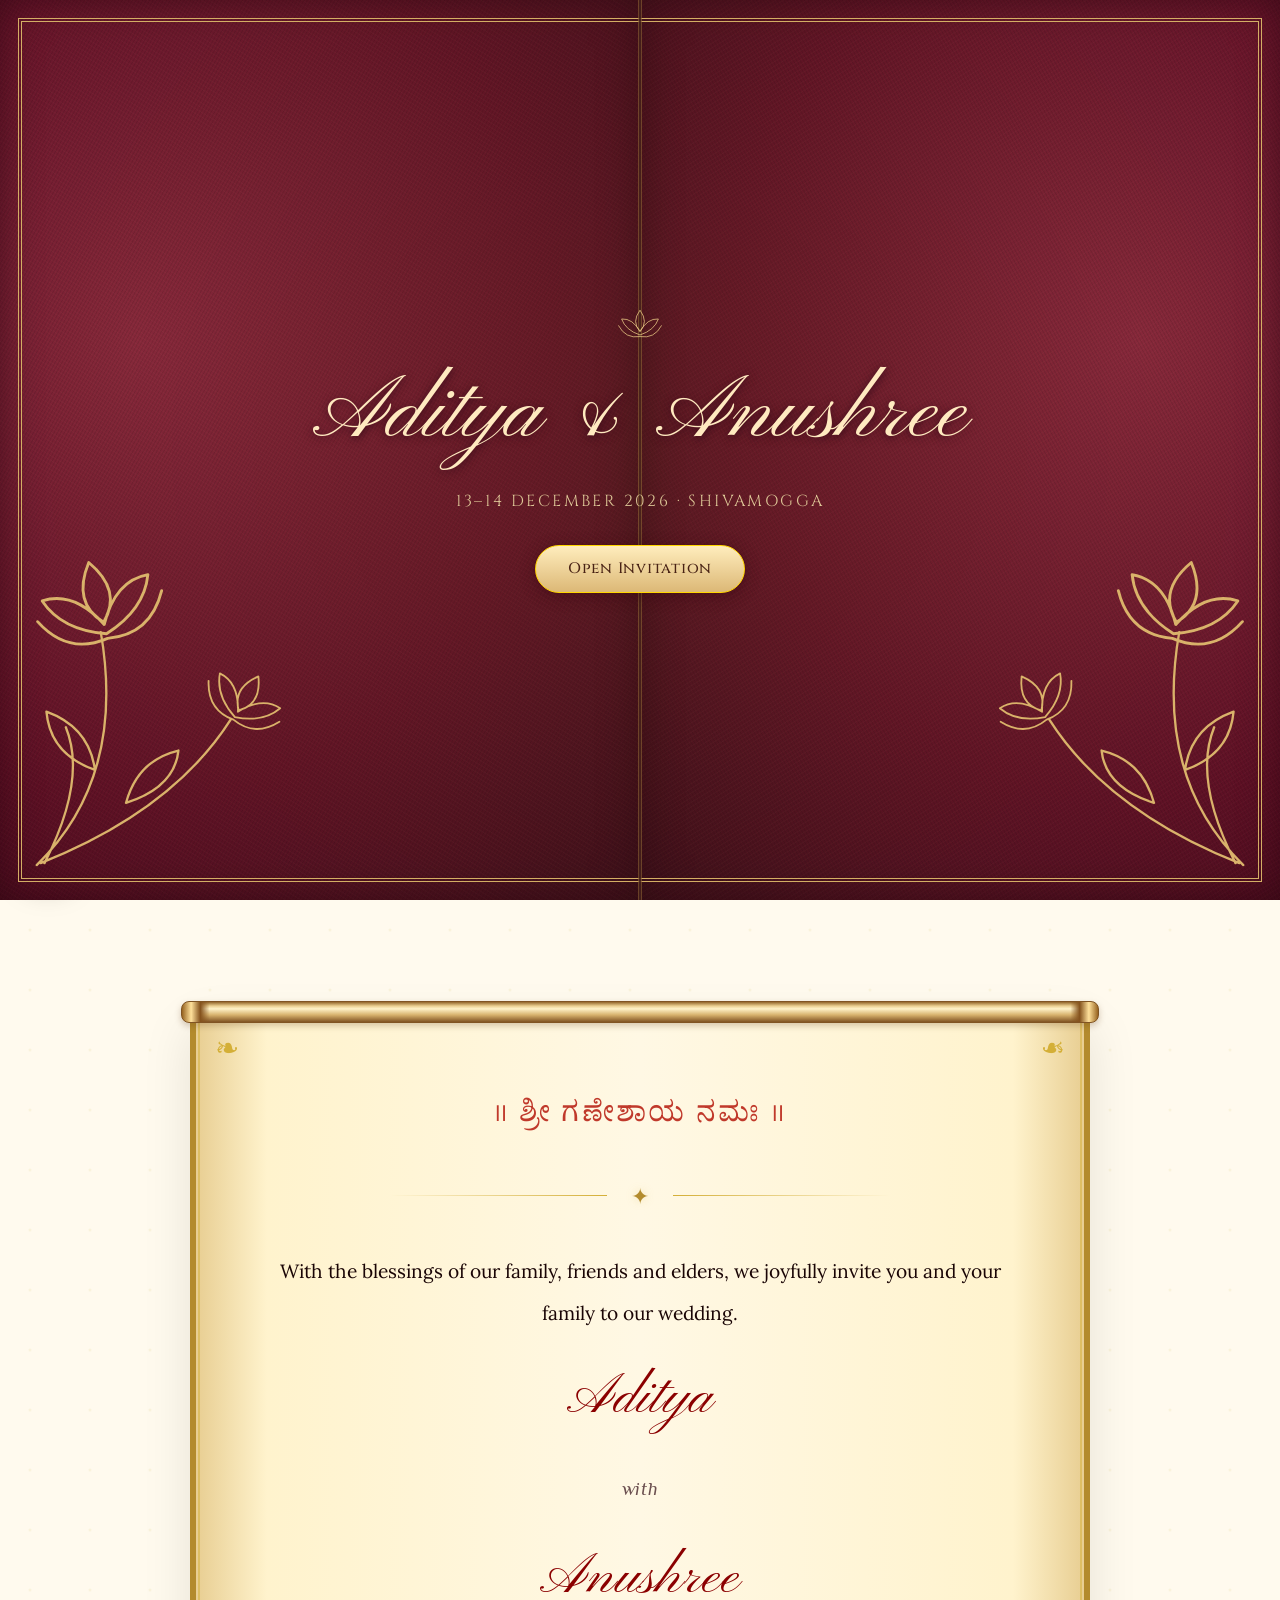
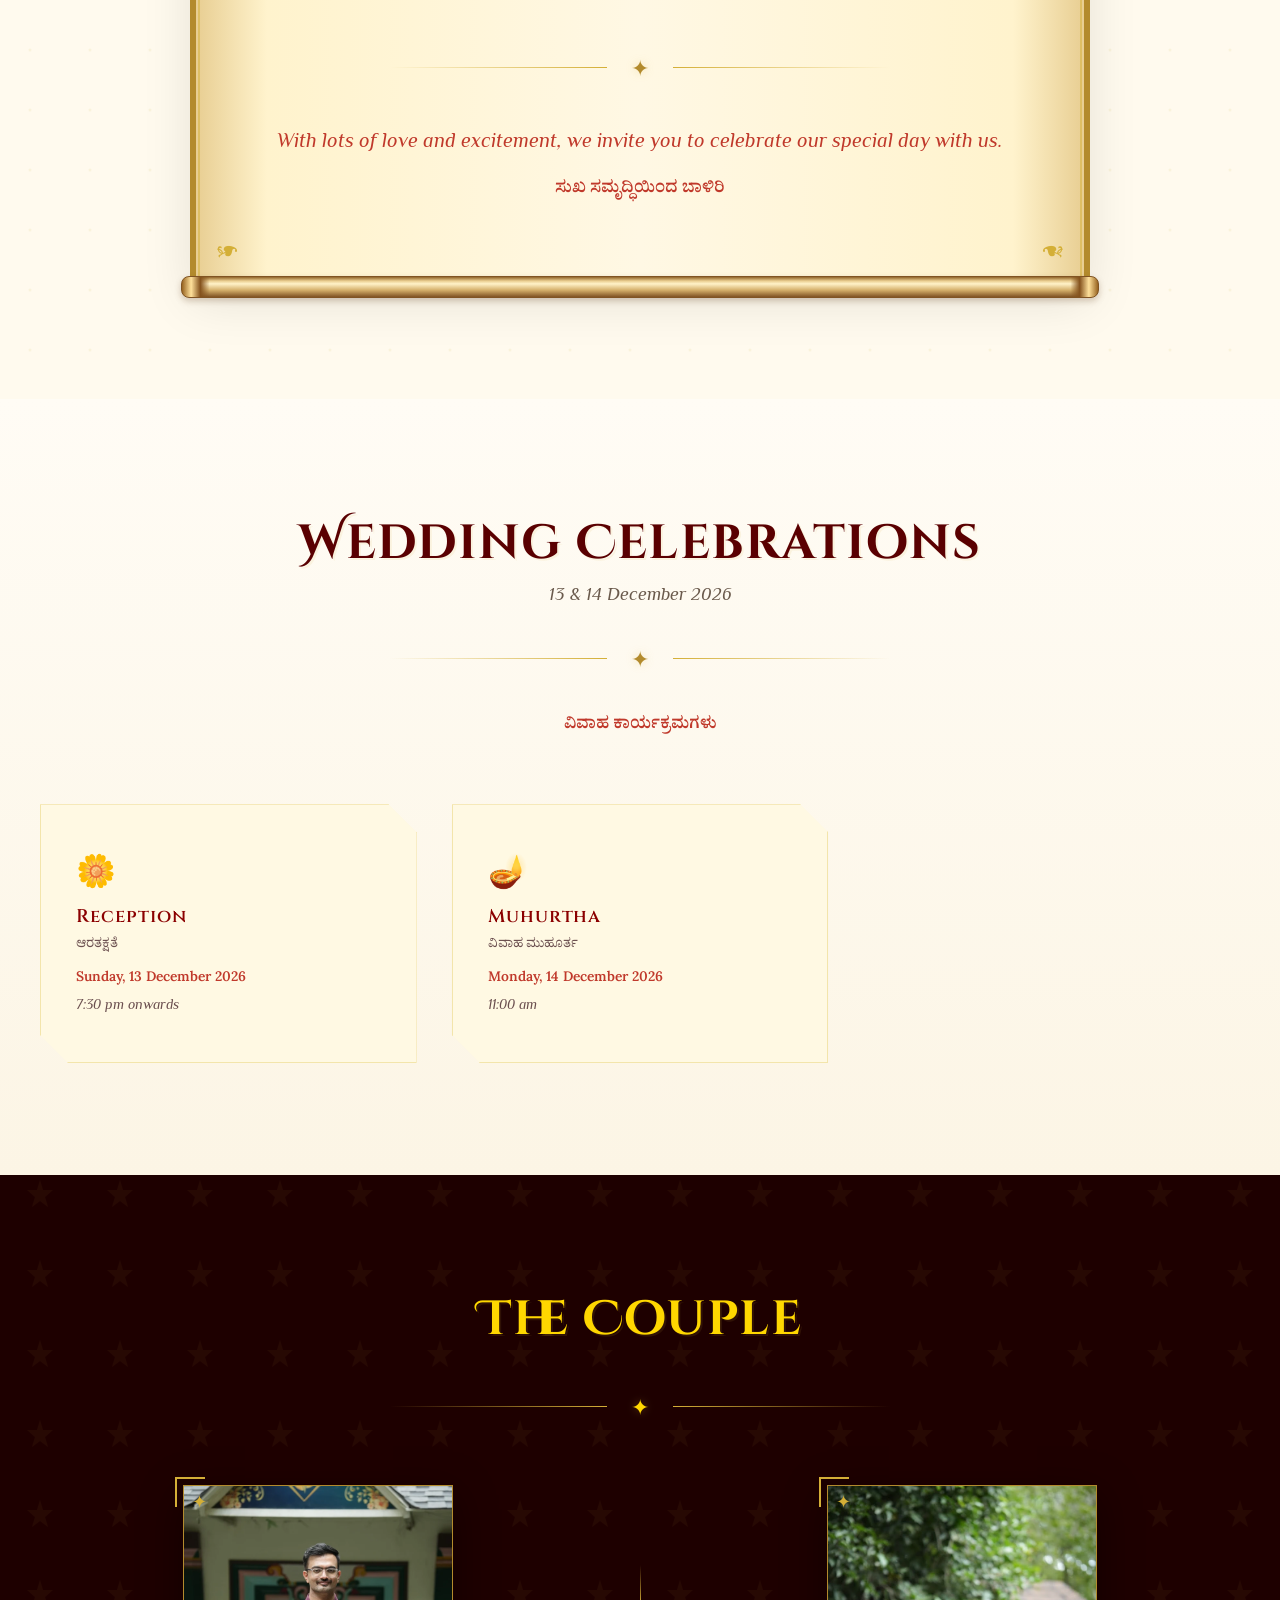
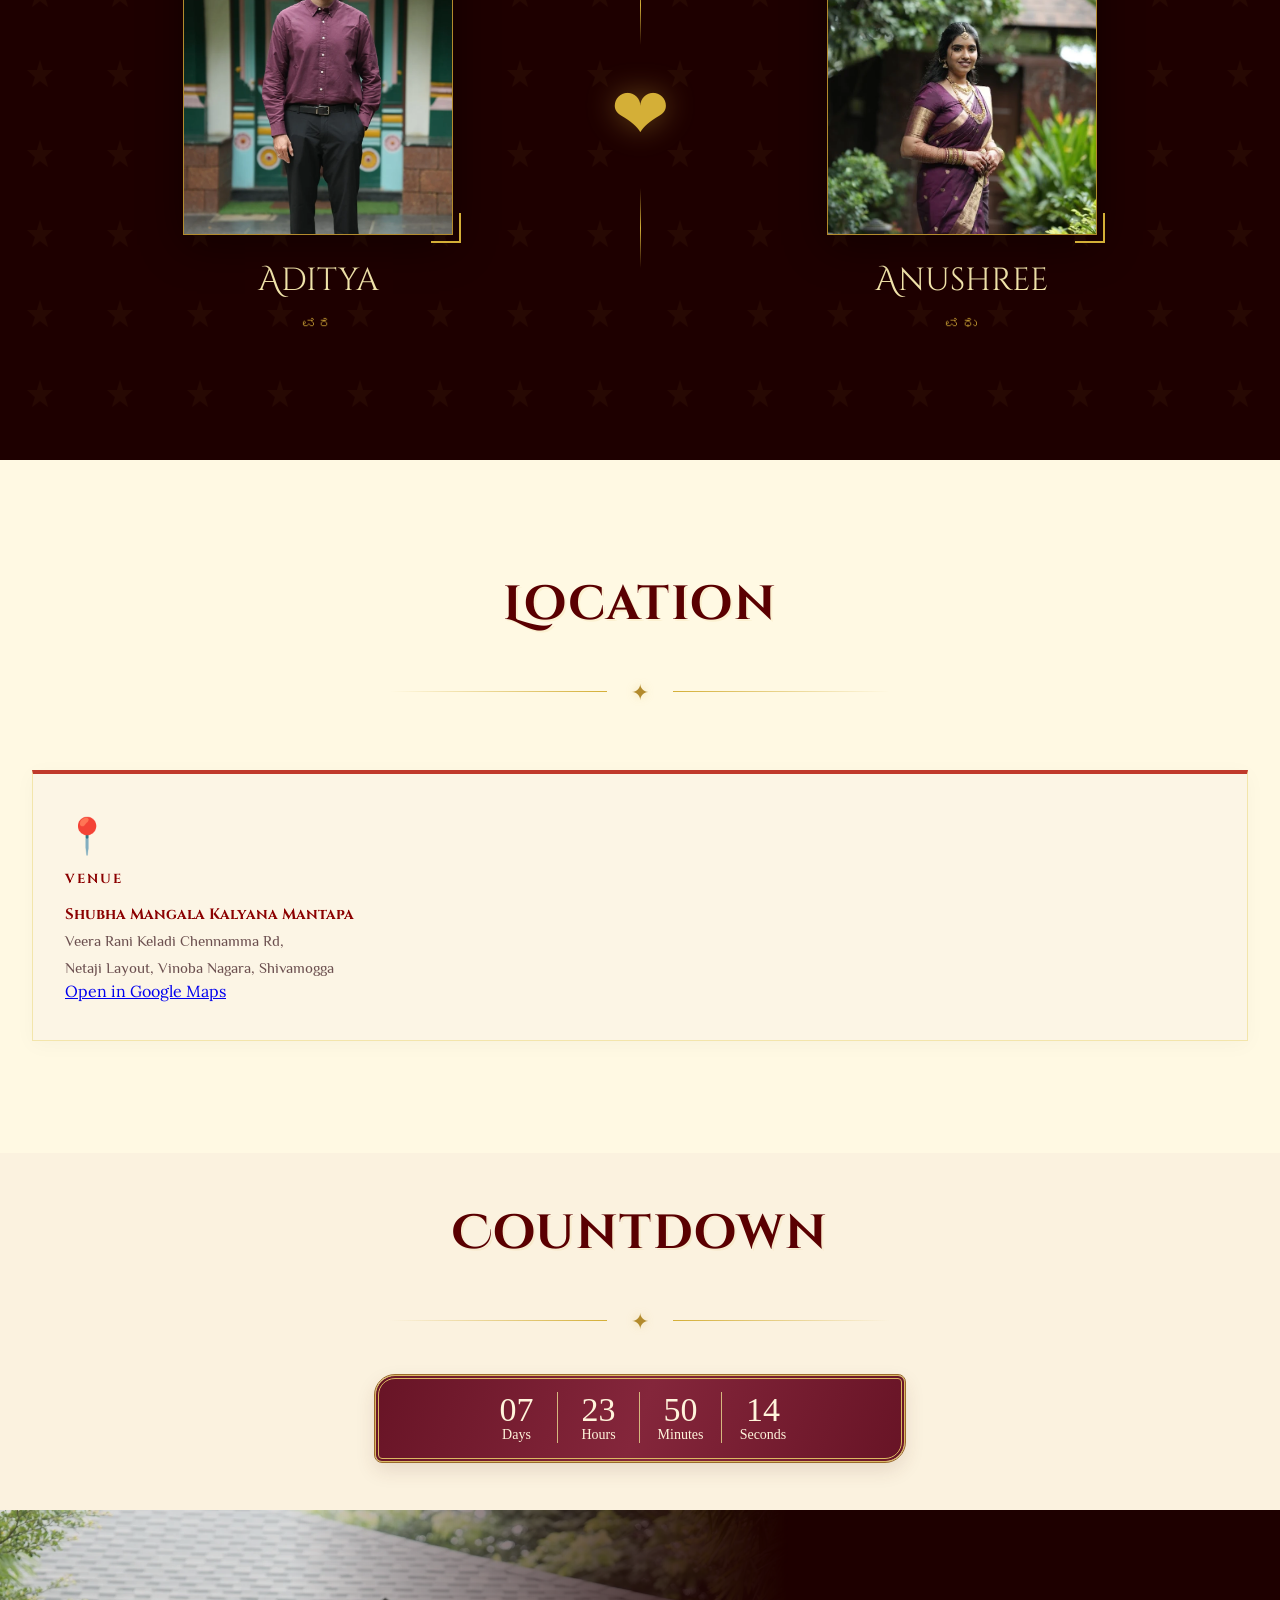
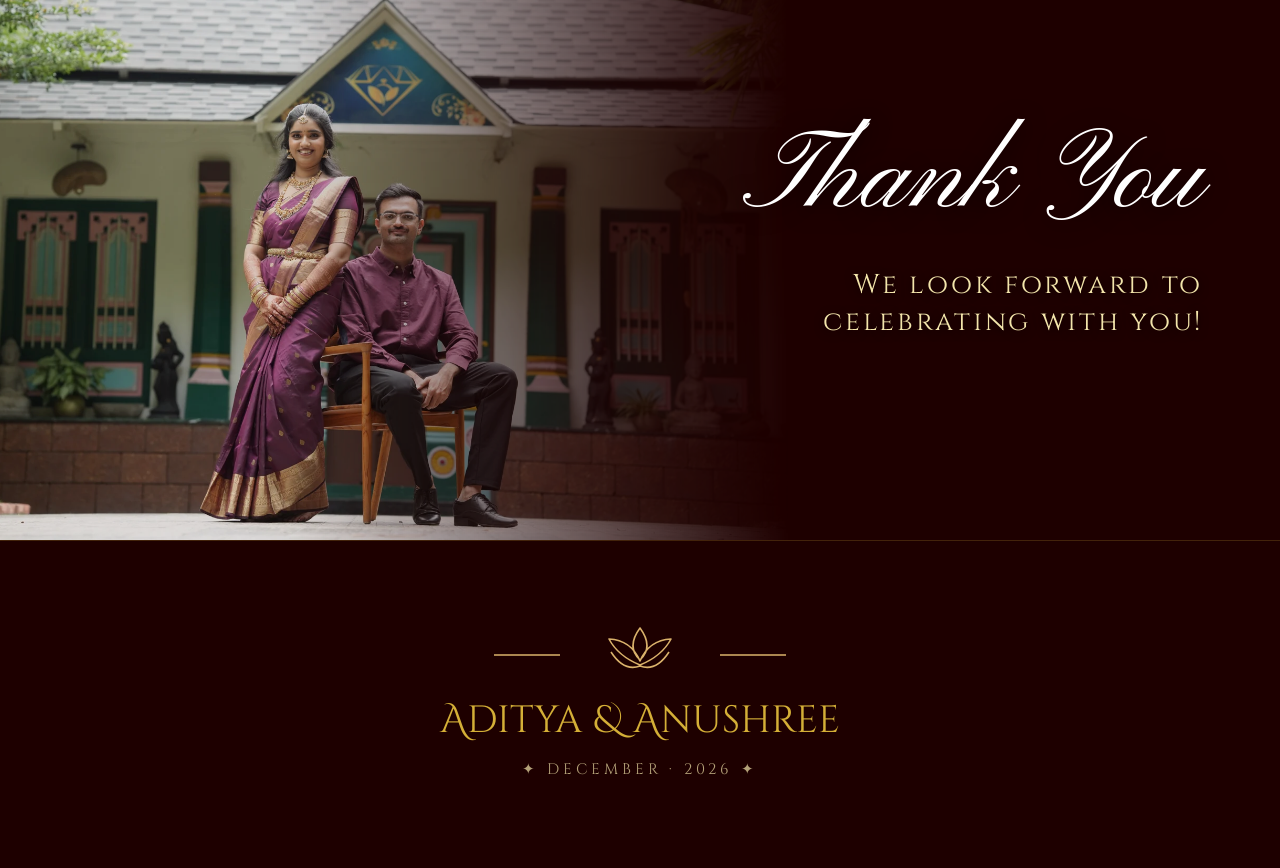
==== commit e3db4206: "Center the heart between the couple portraits" ====
--- a/index.html
+++ b/index.html
@@ -813,8 +813,6 @@
     <div class="couple-center">
       <div class="couple-center-divider"></div>
       <div class="couple-symbol">❤</div>
-      <div style="font-family:'Noto Serif Kannada',serif;color:var(--gold-pale);font-size:0.9rem;text-align:center;line-height:1.8">
-      </div>
       <div class="couple-center-divider"></div>
     </div>
     <div class="person-card reveal-right">
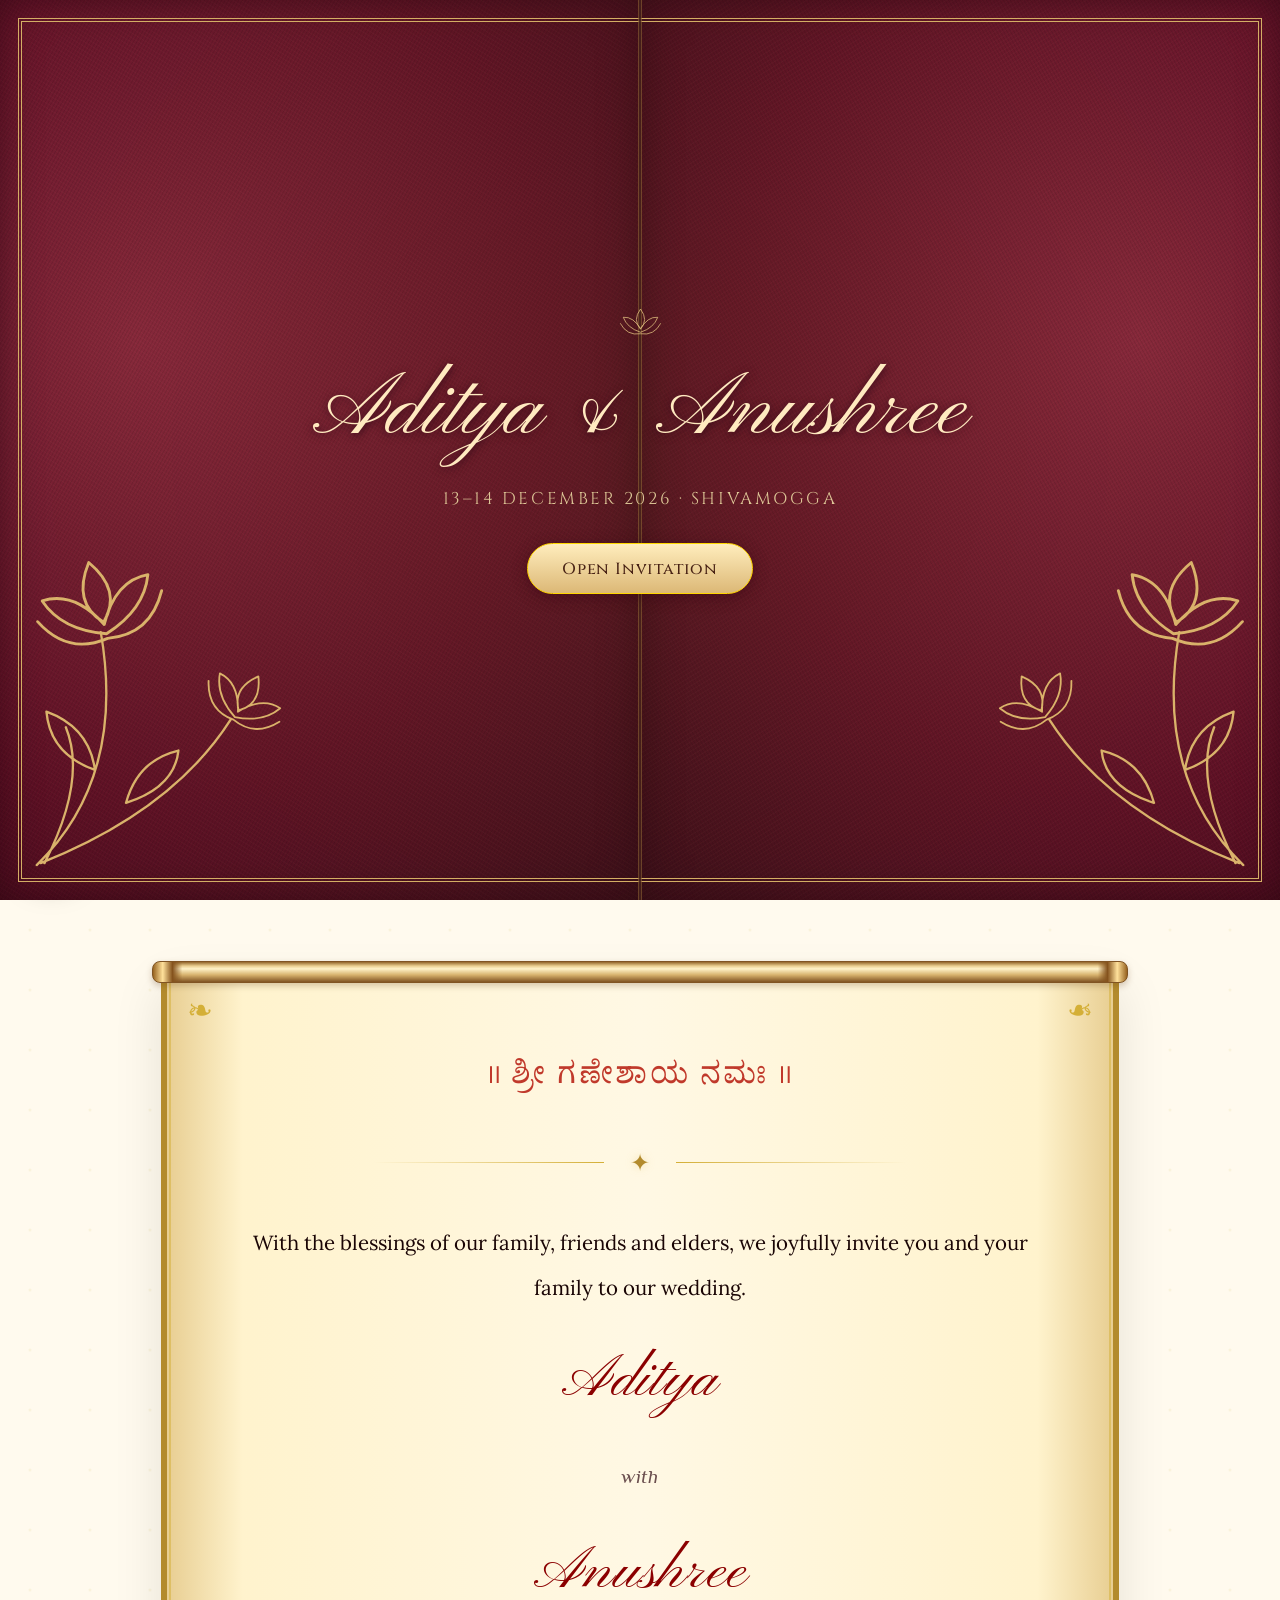
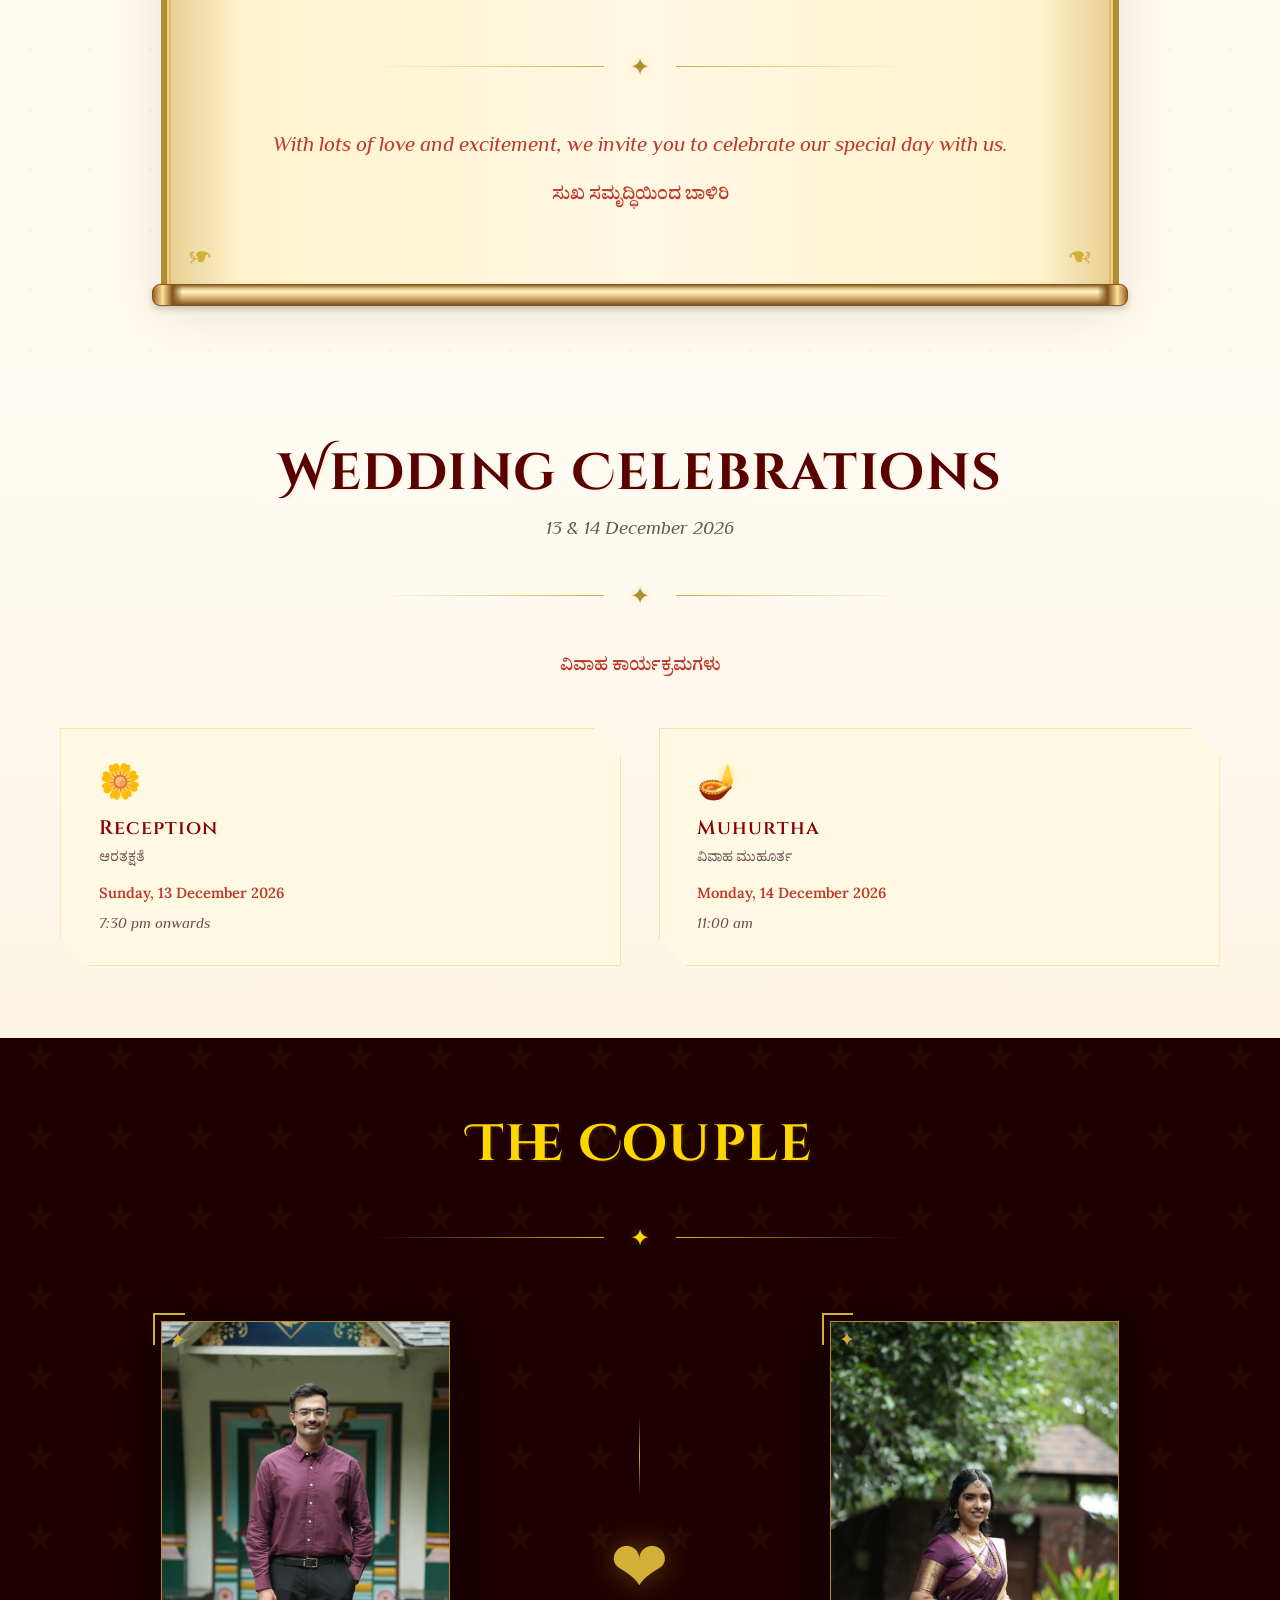
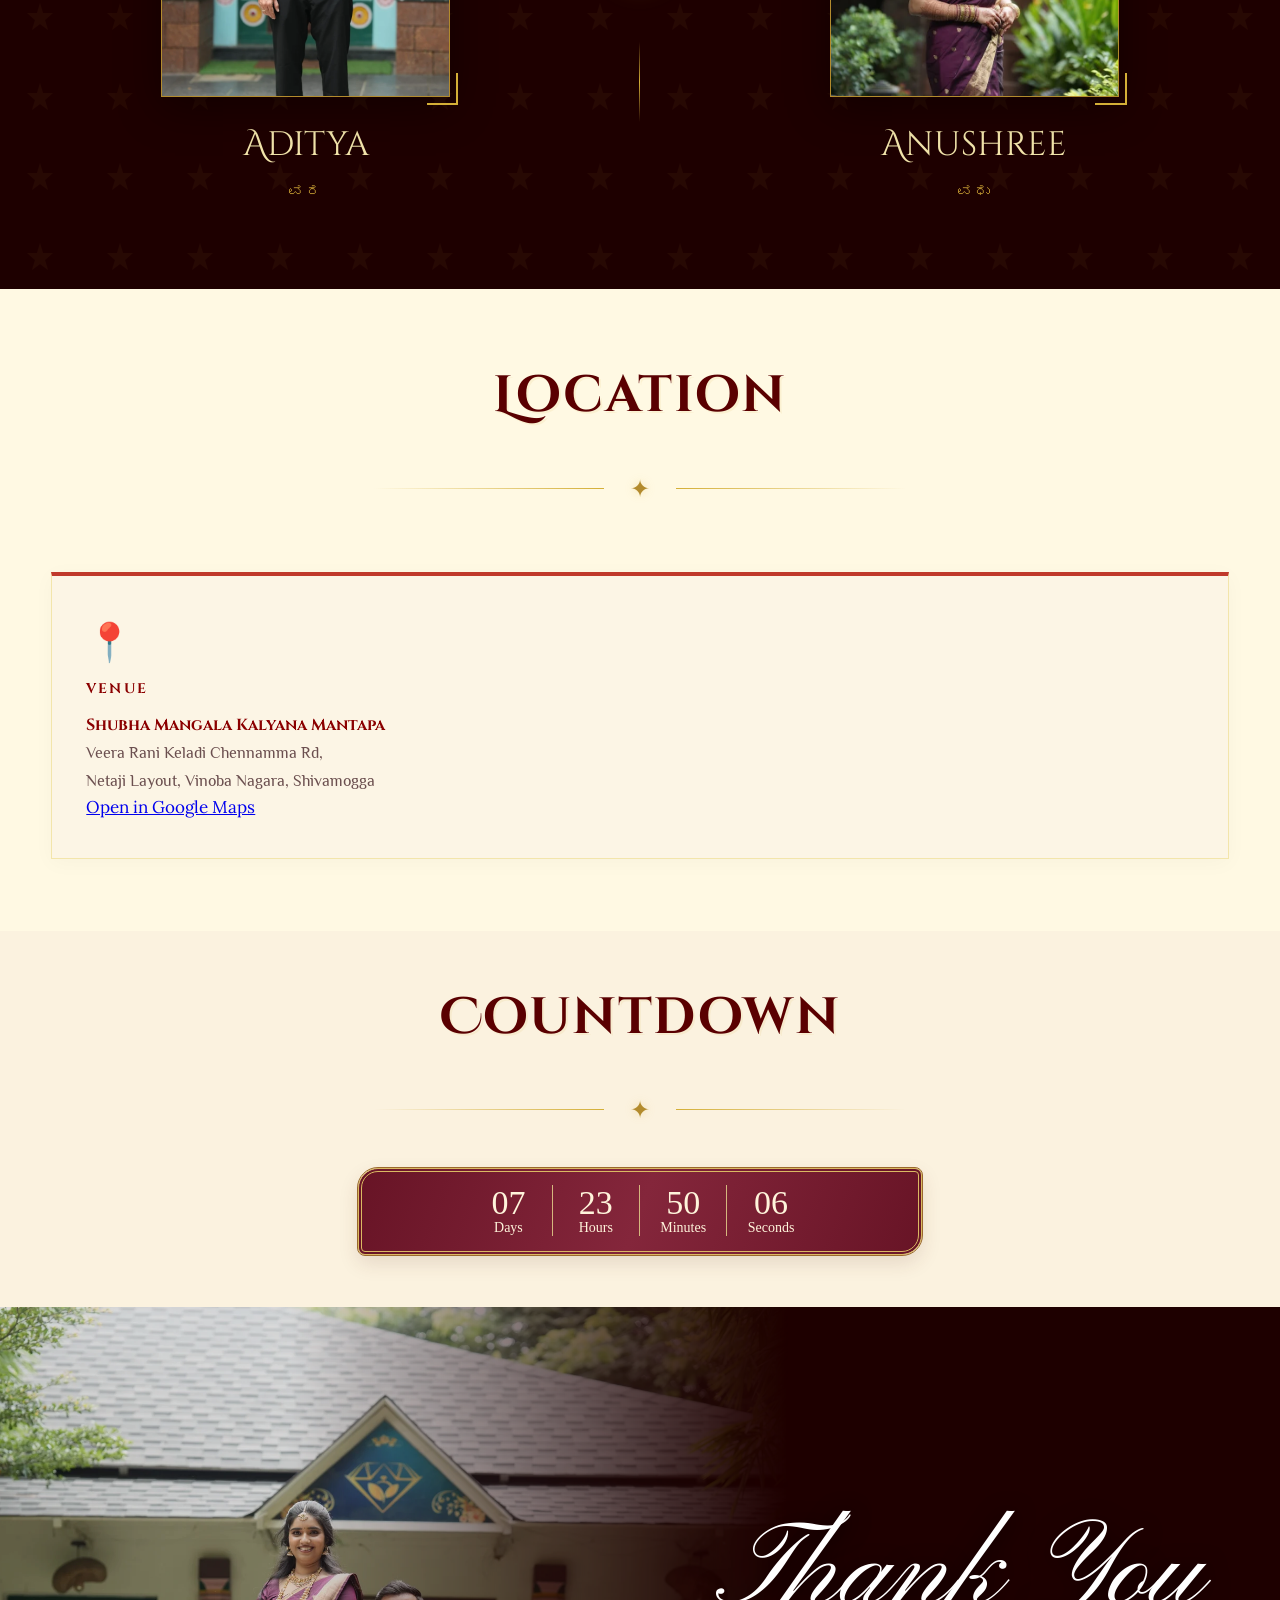
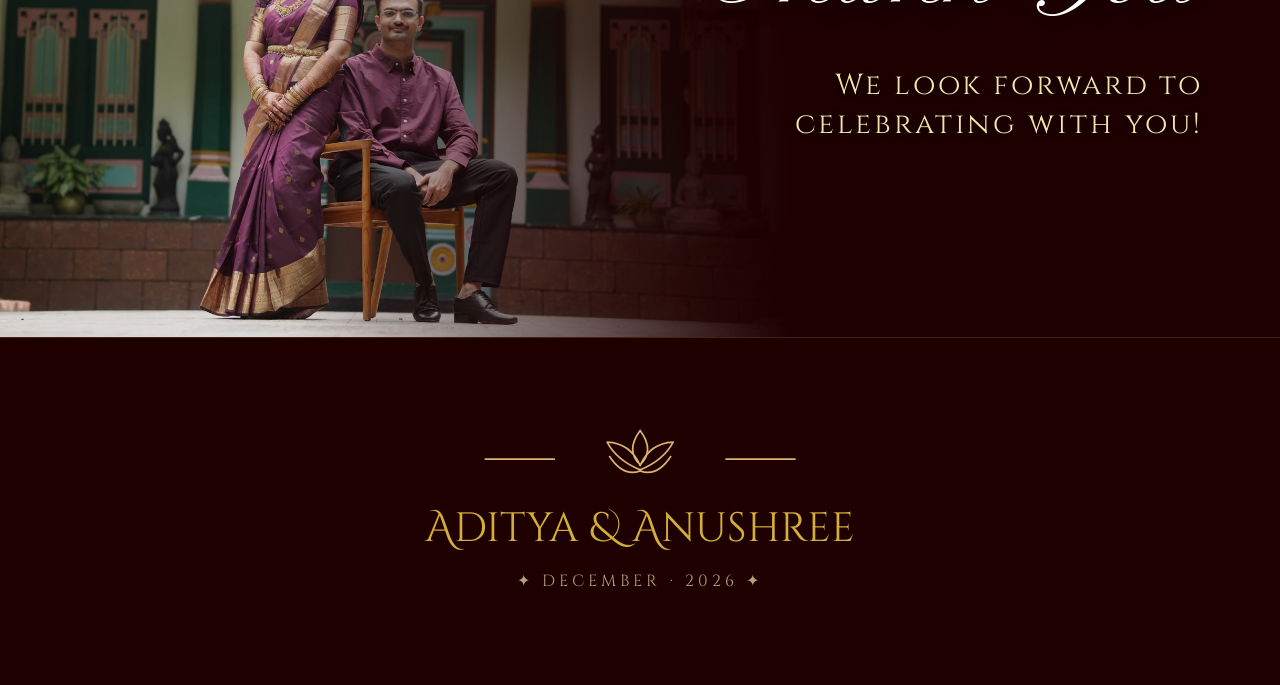
==== commit 2ba8a640: "Scale invitation typography, photography and ornaments across screen sizes" ====
--- a/index.html
+++ b/index.html
@@ -52,7 +52,7 @@
    RESET & BASE
    ============================================================ */
 *, *::before, *::after { margin: 0; padding: 0; box-sizing: border-box; }
-html { scroll-behavior: smooth; font-size: 16px; overflow-x: hidden; }
+html { scroll-behavior: smooth; font-size: clamp(100%, calc(93.75% + .16vw), 125%); overflow-x: hidden; }
 body {
   background: var(--ivory-warm);
   color: var(--text-ruby);
@@ -78,7 +78,7 @@
    ============================================================ */
 #music-btn {
   position: fixed; bottom: 1.5rem; left: 1.5rem; z-index: 1000;
-  width: 48px; height: 48px; border-radius: 50%;
+  width: clamp(44px, 3rem, 60px); height: clamp(44px, 3rem, 60px); border-radius: 50%;
   background: var(--glass-bg);
   -webkit-backdrop-filter: blur(8px); backdrop-filter: blur(8px);
   border: 1px solid var(--glass-border);
@@ -124,7 +124,7 @@
    ============================================================ */
 .gold-divider {
   display: flex; align-items: center; justify-content: center;
-  gap: 1.5rem; margin: 2.5rem auto; max-width: 500px;
+  gap: 1.5rem; margin: 2.5rem auto; max-width: 31.25rem;
 }
 .gold-divider::before,
 .gold-divider::after {
@@ -277,7 +277,7 @@
   position: absolute;
   inset: 0 0 0 auto;
   height: 100%;
-  width: 57%;
+  width: min(57%, 150vh);
   object-fit: cover;
   object-position: center 56%;
   mask-image: linear-gradient(to right, transparent, #0003 12%, #000b 30%, black 47%);
@@ -303,7 +303,7 @@
 .hero-title {
   margin: 20px 0;
   color: #ffe9b9;
-  font: italic clamp(32px, 6.72vw, 86px)/1.06 Georgia, serif;
+  font: italic clamp(2rem, min(6.72vw, 11vh), 5.375rem)/1.06 Georgia, serif;
 }
 .hero-weds {
   display: flex;
@@ -328,7 +328,7 @@
    ============================================================ */
 #invitation {
   background: #fffaee;
-  padding: 7rem 2rem;
+  padding: clamp(3rem, 8vmin, 7rem) clamp(1rem, 4vw, 4rem);
   position: relative; overflow: clip;
 }
 #invitation::before {
@@ -339,7 +339,7 @@
   pointer-events: none;
 }
 .invite-card {
-  max-width: 900px; margin: 0 auto;
+  max-width: 56.25rem; margin: 0 auto;
   background: var(--gold-pale);
   border: 6px solid var(--gold-antique);
   outline: 2px solid rgba(212,175,55,0.5);
@@ -354,7 +354,7 @@
 /* Both spindles frame the parchment even when motion is disabled. */
 .invitation-scroll {
   position: relative;
-  max-width: 900px;
+  max-width: 56.25rem;
   margin: 0 auto;
 }
 .invitation-scroll .invite-card {
@@ -398,18 +398,18 @@
    ============================================================ */
 #events {
   background: linear-gradient(180deg, var(--section-bg) 0%, var(--parchment) 100%);
-  padding: 7rem 2rem;
+  padding: clamp(3rem, 8vmin, 7rem) clamp(1rem, 4vw, 4rem);
 }
 .events-grid {
   display: grid;
-  grid-template-columns: repeat(auto-fill, minmax(300px, 1fr));
+  grid-template-columns: repeat(auto-fit, minmax(min(100%, 17rem), 1fr));
   gap: 2.2rem;
-  max-width: 1200px; margin: 4rem auto 0;
+  max-width: 68rem; margin: clamp(1.75rem, 5vmin, 4rem) auto 0;
 }
 .event-card {
   background: var(--ivory-warm);
   border: 1px solid var(--gold-pale);
-  padding: 2.8rem 2.2rem;
+  padding: clamp(1.5rem, 3.3vmin, 2.8rem) clamp(1.1rem, 3vw, 2.2rem);
   position: relative;
   transition: all 0.48s cubic-bezier(0.4, 0, 0.2, 1);
   clip-path: polygon(0 0, calc(100% - 28px) 0, 100% 28px, 100% 100%, 28px 100%, 0 calc(100% - 28px));
@@ -446,7 +446,7 @@
    ============================================================ */
 #couple {
   background: var(--deep-ruby);
-  padding: 7rem 2rem; position: relative; overflow: hidden;
+  padding: clamp(3rem, 8vmin, 7rem) clamp(1rem, 4vw, 4rem); position: relative; overflow: hidden;
 }
 #couple::before {
   content: ''; position: absolute; inset: 0;
@@ -456,23 +456,23 @@
 .couple-wrapper {
   display: grid;
   grid-template-columns: 1fr auto 1fr;
-  gap: 4rem; max-width: 1100px;
+  gap: clamp(1rem, 4vw, 4rem); max-width: 69rem;
   margin: 4rem auto 0; align-items: center;
 }
 .photo-frame {
-  width: clamp(190px, 26vw, 270px);
-  height: clamp(240px, 33vw, 350px);
+  width: min(100%, clamp(11rem, 26vw, 17rem));
+  aspect-ratio: 27 / 35; height: auto;
   margin: 0 auto 1.5rem; position: relative;
 }
 .photo-frame::before {
   content: ''; position: absolute;
-  top: -8px; left: -8px; width: 30px; height: 30px;
+  top: -8px; left: -8px; width: 1.875rem; height: 1.875rem;
   border: 2px solid var(--gold-leaf);
   border-right: none; border-bottom: none; z-index: 2;
 }
 .photo-frame::after {
   content: ''; position: absolute;
-  bottom: -8px; right: -8px; width: 30px; height: 30px;
+  bottom: -8px; right: -8px; width: 1.875rem; height: 1.875rem;
   border: 2px solid var(--gold-leaf);
   border-left: none; border-top: none; z-index: 2;
 }
@@ -504,7 +504,7 @@
 /* ============================================================
    6. DETAILS
    ============================================================ */
-#details { background: var(--ivory-warm); padding: 7rem 2rem; }
+#details { background: var(--ivory-warm); padding: clamp(3rem, 8vmin, 7rem) clamp(1rem, 4vw, 4rem); }
 .details-grid {
   display: grid;
   grid-template-columns: repeat(auto-fill, minmax(270px, 1fr));
@@ -535,7 +535,7 @@
   text-align: center;
 }
 .countdown-card {
-  max-width: 530px;
+  max-width: 33.125rem;
   margin: 0 auto;
   padding: 13px clamp(8px, 3vw, 24px) 15px;
   color: #fff4db;
@@ -547,7 +547,7 @@
   box-shadow: 0 8px 20px #5b2d2222;
 }
 .countdown-timer { display: flex; justify-content: center; }
-.time-unit { flex: 0 1 82px; display: flex; flex-direction: column; border-right: 1px solid #d5b77e; }
+.time-unit { flex: 0 1 5.125rem; display: flex; flex-direction: column; border-right: 1px solid #d5b77e; }
 .time-unit:last-child { border: 0; }
 .time-number { font-size: clamp(24px, 3vw, 34px); line-height: 1.05; font-weight: 500; font-variant-numeric: tabular-nums; }
 .time-label { font-size: clamp(12px, 2vw, 14px); }
@@ -613,16 +613,17 @@
   .couple-center-divider { width: 60px; height: 1px; background: linear-gradient(90deg, transparent, var(--gold), transparent); }
   .couple-symbol { font-size: 2.5rem; }
   .person-card.reveal-right { order: 3; }
-  .person-card   { text-align: center; max-width: 400px; margin: 0 auto; }
+  .person-card { width: 100%; }
+  .photo-frame { width: clamp(11rem, 55vw, 16rem); }
 
   .door-welcome-text { font-size: clamp(2.2rem, 9vw, 3.5rem); text-align: center; padding: 0 1.5rem; width: 100%; }
   #open-door-btn { padding: 1rem 2.5rem; font-size: 0.85rem; letter-spacing: 0.2em; margin-top: 3vh; }
-  #music-btn { bottom: 1.2rem; left: 1.2rem; width: 42px; height: 42px; }
+  #music-btn { bottom: 1.2rem; left: 1.2rem; width: 44px; height: 44px; }
 }
 @media (max-width: 400px) {
   .details-grid { grid-template-columns: 1fr; }
 }
-@media (orientation: portrait) and (max-width: 1024px) {
+@media (orientation: portrait) {
   .door-enter-content {
     justify-content: flex-start;
     padding: max(3rem, 8svh) 1rem 1.5rem;
@@ -697,8 +698,20 @@
   text-transform: none; letter-spacing: .05em; animation: none;
   box-shadow: 0 3px 15px #33051077; backdrop-filter: none;
 }
-.gate-seal { width: 48px; color: #e5c482; }
+.gate-seal { width: clamp(2rem, 5vmin, 3.5rem); color: #e5c482; }
 #door-cover.open .gate-seal { opacity: 0; transition: opacity .35s; }
+@media (orientation: landscape) and (max-height: 540px) {
+  #door-cover .door-enter-content { padding: 1rem; gap: .65rem; }
+  #door-cover .door-welcome-text { font-size: clamp(2rem, 12svh, 4rem); }
+  .hero-title { margin: .12em 0; }
+  .hero-weds { margin: .2em 0; }
+  .hero-date { margin-top: .7rem; }
+  .ty-content h2 { font-size: clamp(2.4rem, 12svh, 4rem); }
+}
+@media (min-aspect-ratio: 2/1) {
+  .hero-photo { object-position: center 43%; }
+  .ty-photo { object-position: center 43%; }
+}
 </style>
 </head>
 <body>
@@ -876,7 +889,7 @@
 <!-- =================== 8. FOOTER =================== -->
 <footer id="footer">
   <svg viewBox="-155 -32 310 62" width="310" height="62" aria-hidden="true"
-       style="display:block;width:min(100%,310px);height:auto;margin:0 auto 12px"
+       style="display:block;width:clamp(10rem,40vw,19.375rem);height:auto;margin:0 auto 12px"
        fill="none" stroke="#dab26b" stroke-width="1.6" stroke-linejoin="round">
     <path d="M-146 2 H-80 M80 2 H146"/>
     <path d="M0 12 Q-22 3 -31 -14 Q-9 -13 0 8 Q9 -13 31 -14 Q22 3 0 12Z M0 7 Q-14 -6 0 -25 Q14 -6 0 7Z M-29 -1 Q-16 19 0 13 Q16 19 29 -1"/>
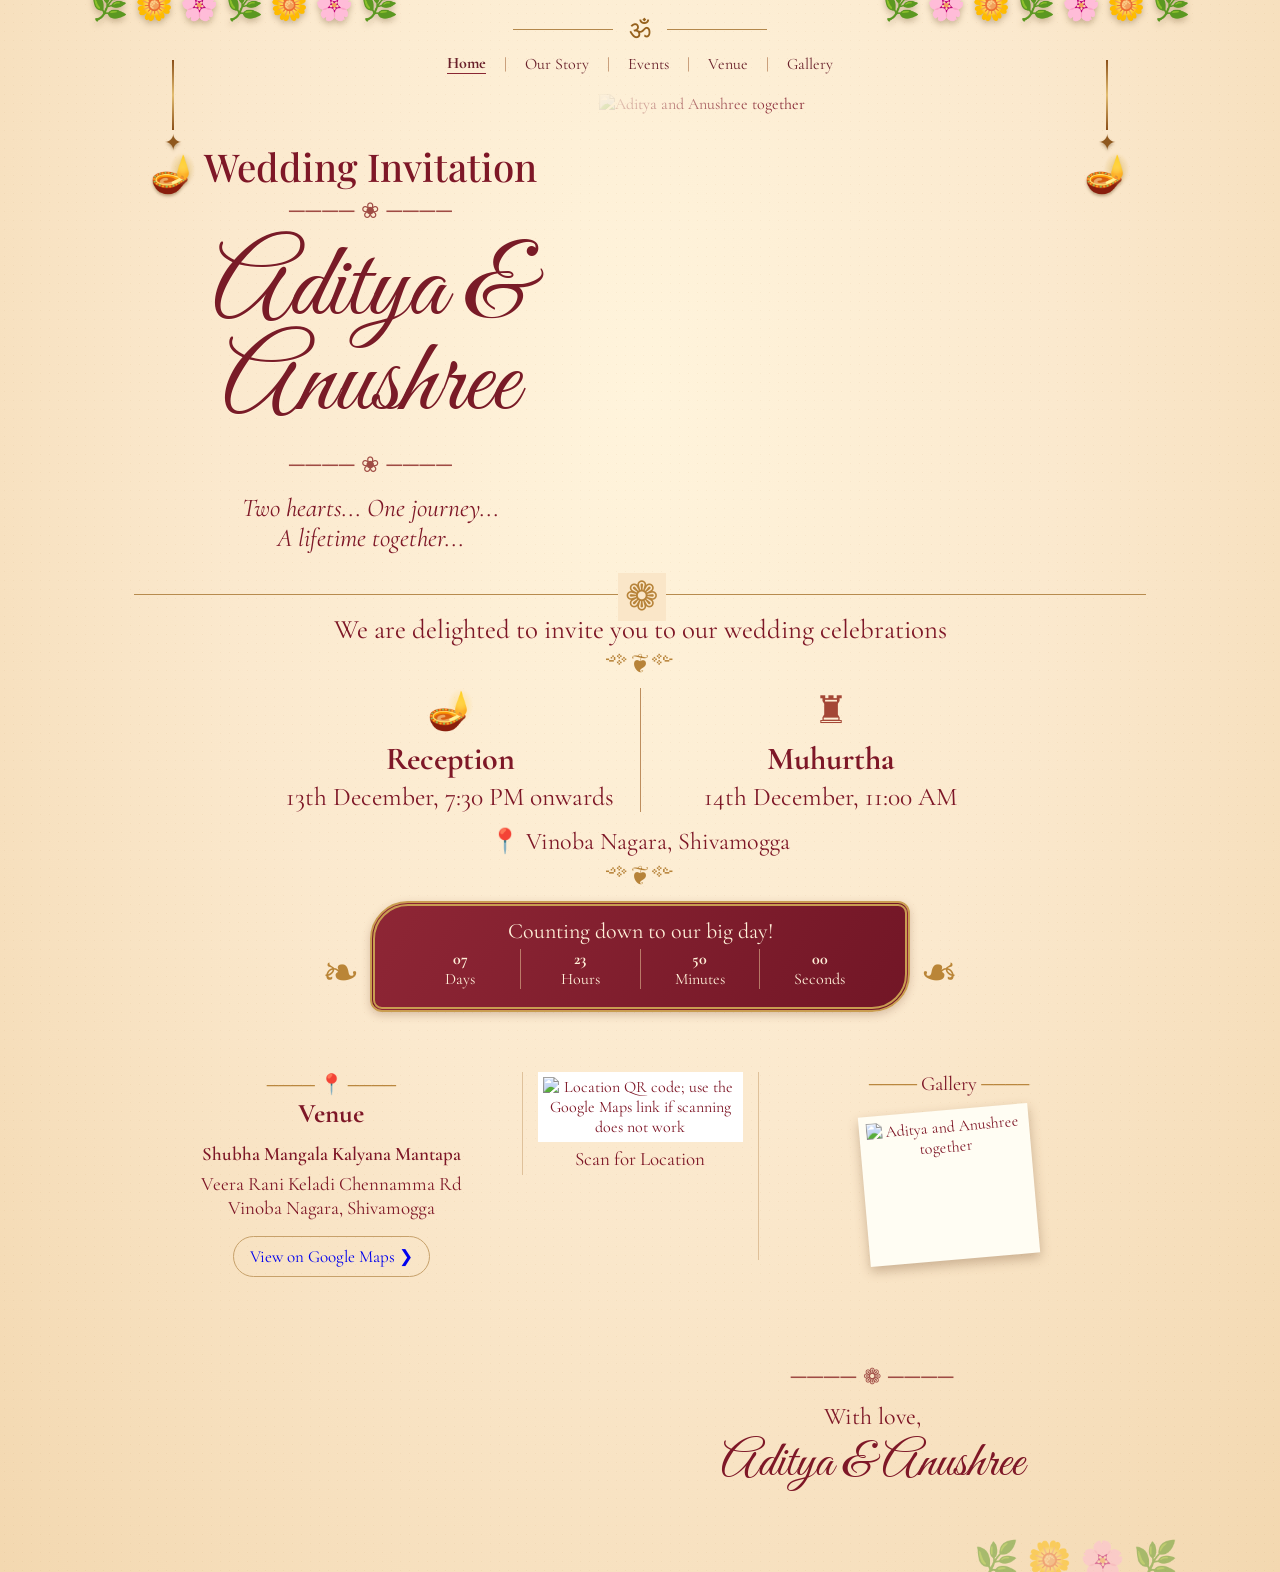
==== commit 6bac2afd: "Merge 517826cf74c2d3b828d94281ce5337be4e25f9f0 into ae52eee8321f97f704b8f400d613614b658f2154" ====
--- a/index.html
+++ b/index.html
@@ -1,1147 +1,12 @@
-<!DOCTYPE html>
-<html lang="en">
-<head>
-<meta charset="UTF-8">
-  <meta name="viewport" content="width=device-width, initial-scale=1.0, maximum-scale=5.0">
-  <title>Aditya & Anushree — Wedding Invitation</title>
-  <meta name="description" content="Join us in celebrating the union of Aditya and Anushree. A sacred South Indian wedding celebration.">
-  <link rel="icon" href="data:image/svg+xml,<svg xmlns=%22http://www.w3.org/2000/svg%22 viewBox=%220 0 100 100%22><text y=%22.9em%22 font-size=%2290%22>🌸</text></svg>">
-
-  <!-- Social Meta tags -->
-  <meta property="og:title" content="Aditya & Anushree Wedding Invitation">
-  <meta property="og:description" content="13–14 December 2026 — Shivamogga. Please join us for our special day.">
-  <meta property="og:image" content="./wedding-portrait.jpg">
-  <meta property="og:type" content="website">
-<link rel="preconnect" href="https://fonts.googleapis.com">
-<link rel="preconnect" href="https://fonts.gstatic.com" crossorigin>
-<link href="https://fonts.googleapis.com/css2?family=Cinzel+Decorative:wght@400;700;900&family=Cinzel:wght@400;500;600;700&family=Philosopher:ital,wght@0,400;0,700;1,400;1,700&family=Lora:ital,wght@0,400;0,500;0,600;1,400;1,500&family=Noto+Serif+Kannada:wght@400;600;700&family=Great+Vibes&family=Pinyon+Script&display=swap" rel="stylesheet">
-<style>
-/* ============================================================
-   CSS VARIABLES
-   ============================================================ */
-:root {
-  --deep-ruby:    #1e0000;
-  --royal-red:    #5a0001;
-  --vermilion:    #C0392B;
-  --gold-antique: #b38b2d;
-  --gold-leaf:    #D4AF37;
-  --gold-bright:  #FFD700;
-  --gold-pale:    #F3E5AB;
-  --ivory-warm:   #FFF9E3;
-  --parchment:    #FCF5E5;
-  --text-ruby:    #1a0505;
-  --text-sepia:   #4a3728;
-  --text-mid:     #6b4f4f;
-  --gold:         #D4AF37;
-  --deep-red:     #8B0000;
-  --cream-dark:   #E5D9B6;
-  --glass-bg:     rgba(30, 0, 0, 0.65);
-  --glass-border: rgba(212, 175, 55, 0.35);
-  --shadow-gold:  rgba(212,175,55,0.3);
-  --shadow-ruby:  rgba(44,0,0,0.5);
-  --section-bg:   #fffcf5;
-
-  --font-heading:    'Cinzel Decorative', cursive;
-  --font-subheading: 'Cinzel', serif;
-  --font-body:       'Lora', serif;
-  --font-accent:     'Philosopher', serif;
-  --font-names:      'Pinyon Script', cursive;
-}
-
-/* ============================================================
-   RESET & BASE
-   ============================================================ */
-*, *::before, *::after { margin: 0; padding: 0; box-sizing: border-box; }
-html { scroll-behavior: smooth; font-size: clamp(100%, calc(93.75% + .16vw), 125%); overflow-x: hidden; }
-body {
-  background: var(--ivory-warm);
-  color: var(--text-ruby);
-  font-family: var(--font-body);
-  overflow-x: clip;
-  max-width: 100vw;
-}
-img { display: block; max-width: 100%; }
-button { cursor: pointer; border: none; background: none; }
-
-/* ============================================================
-   SCROLL PROGRESS BAR
-   ============================================================ */
-#progress-bar {
-  position: fixed; top: 0; left: 0; height: 3px; width: 0%;
-  background: linear-gradient(90deg, var(--vermilion), var(--gold-leaf), var(--gold-bright));
-  z-index: 9999; transition: width 0.1s linear;
-  box-shadow: 0 0 10px var(--gold-leaf);
-}
-
-/* ============================================================
-   MUSIC BUTTON
-   ============================================================ */
-#music-btn {
-  position: fixed; bottom: 1.5rem; left: 1.5rem; z-index: 1000;
-  width: clamp(44px, 3rem, 60px); height: clamp(44px, 3rem, 60px); border-radius: 50%;
-  background: var(--glass-bg);
-  -webkit-backdrop-filter: blur(8px); backdrop-filter: blur(8px);
-  border: 1px solid var(--glass-border);
-  color: var(--gold-pale); font-size: 1.1rem;
-  display: flex; align-items: center; justify-content: center;
-  box-shadow: 0 8px 32px rgba(0,0,0,0.4);
-  transition: all 0.4s cubic-bezier(0.175, 0.885, 0.32, 1.275);
-}
-#music-btn:hover { transform: scale(1.12) rotate(15deg); box-shadow: 0 6px 28px var(--shadow-gold); }
-#music-btn.playing { animation: pulse-music 2s infinite; }
-@keyframes pulse-music {
-  0%   { box-shadow: 0 0 0 0   rgba(212,175,55,0.6); }
-  70%  { box-shadow: 0 0 0 15px rgba(212,175,55,0);   }
-  100% { box-shadow: 0 0 0 0   rgba(212,175,55,0);   }
-}
-
-/* ============================================================
-   REVEAL ANIMATIONS
-   ============================================================ */
-@media screen {
-  [data-fade="waiting"]:not(:focus-within) {
-    opacity: 0 !important;
-    transition: none !important;
-  }
-  [data-fade="entering"]:not(:focus-within) {
-    animation: invitation-fade-in 1.8s ease-in-out var(--entry-delay, 0ms) backwards;
-  }
-}
-@media screen {
-  [data-scroll-fade]:not(:focus-within) {
-    filter: opacity(var(--scroll-opacity, 0));
-    transition: filter 650ms ease-out;
-  }
-}
-@keyframes invitation-fade-in {
-  from { opacity: 0; }
-}
-/* Only cover the page once the opening button is operational. */
-html:not(.doors-ready) #door-cover { display: none; }
-
-/* ============================================================
-   GOLD DIVIDER
-   ============================================================ */
-.gold-divider {
-  display: flex; align-items: center; justify-content: center;
-  gap: 1.5rem; margin: 2.5rem auto; max-width: 31.25rem;
-}
-.gold-divider::before,
-.gold-divider::after {
-  content: ''; flex: 1; height: 1px;
-}
-.gold-divider::before { background: linear-gradient(90deg, transparent, var(--gold-leaf)); }
-.gold-divider::after  { background: linear-gradient(90deg, var(--gold-leaf), transparent); }
-.gold-divider span    { color: var(--gold-antique); font-size: 1.4rem; filter: drop-shadow(0 0 5px var(--shadow-gold)); }
-
-/* ============================================================
-   SECTION HEADINGS
-   ============================================================ */
-.section-title {
-  font-family: var(--font-heading);
-  font-size: clamp(1.8rem, 5vw, 3rem);
-  color: var(--royal-red);
-  text-align: center;
-  letter-spacing: 0.03em;
-  text-shadow: 2px 2px 0 rgba(212,175,55,0.1);
-  margin-bottom: 0.5rem;
-}
-.section-subtitle {
-  font-family: var(--font-accent);
-  font-style: italic;
-  color: var(--text-sepia);
-  text-align: center;
-  font-size: 1.1rem;
-  margin-top: 0.4rem;
-  opacity: 0.82;
-}
-.kannada-text {
-  font-family: 'Noto Serif Kannada', serif;
-  font-size: 1.05rem;
-  color: var(--vermilion);
-  text-align: center;
-  margin-top: 0.4rem;
-  font-weight: 600;
-}
-
-/* ============================================================
-   DOOR COVER
-   ============================================================ */
-#door-cover {
-  position: fixed; inset: 0; z-index: 10000;
-  display: flex; align-items: center; justify-content: center;
-  overflow: hidden; width: 100vw; height: 100vh; height: 100dvh;
-  transition: opacity 1.5s ease 0.5s, visibility 1.5s ease 0.5s;
-}
-.door-left, .door-right {
-  position: absolute; top: 0; width: 50%; height: 100%;
-  transition: transform 2s cubic-bezier(0.77, 0, 0.175, 1);
-  will-change: transform; overflow: hidden;
-  background: #1a0000; /* solid fallback so hero never bleeds through */
-}
-.door-left  { left: 0;  transform-origin: left;  }
-.door-right { right: 0; transform-origin: right; }
-
-/* Each silk leaf carries its own border and foiled lotus spray. */
-.door-panel {
-  position: absolute; inset: 0;
-  background:
-    repeating-linear-gradient(31deg, transparent 0 2px, #ffb99208 3px, transparent 4px),
-    repeating-linear-gradient(119deg, transparent 0 1px, #14030820 2px, transparent 3px),
-    radial-gradient(ellipse at 22% 38%, #85253b, #5d0f25 58%, #370a18);
-  box-shadow: inset 0 0 3vw #23040d88;
-}
-.door-right .door-panel { transform: scaleX(-1); }
-.door-panel::before {
-  content: ''; position: absolute;
-  inset: clamp(10px, 2vmin, 24px) 0 clamp(10px, 2vmin, 24px) clamp(10px, 2vmin, 24px);
-  border: 4px double #d4af66; border-right: 0;
-}
-.door-panel::after {
-  content: ''; position: absolute; inset: 0 0 0 auto; width: 2px;
-  background: linear-gradient(to right, #c3984b80, #290411);
-}
-.gate-lotuses {
-  position: absolute; left: max(15px, 3vmin); bottom: max(15px, 3vmin);
-  width: min(77%, 39vh, 330px); height: auto; color: #dab36c;
-}
-#door-cover.open .door-left  { transform: perspective(1200px) rotateY(-90deg); }
-#door-cover.open .door-right { transform: perspective(1200px) rotateY(90deg);  }
-#door-cover.hide { opacity: 0; visibility: hidden; pointer-events: none; }
-
-.door-enter-content {
-  position: relative; z-index: 10001;
-  display: flex; flex-direction: column; align-items: center; justify-content: center;
-  gap: 2.2rem; transition: opacity 0.8s ease;
-  text-align: center; padding: 2rem;
-  width: 100%; max-width: 1200px; height: 100%;
-}
-.door-enter-content::before {
-  content: ''; position: absolute; top: 50%; left: 50%;
-  transform: translate(-50%, -50%);
-  width: 150vw; height: 150vw;
-  background: radial-gradient(circle, rgba(212,175,55,0.08) 0%, transparent 60%);
-  pointer-events: none; z-index: -1;
-}
-.door-welcome-text {
-  font-family: var(--font-names);
-  font-size: clamp(3.5rem, 8vw, 6.5rem);
-  color: #fff;
-  text-shadow: 0 5px 30px rgba(0,0,0,0.9), 0 2px 10px rgba(0,0,0,0.8);
-  filter: drop-shadow(0 0 20px rgba(212,175,55,0.5));
-  transition: opacity 0.5s, transform 0.5s;
-  line-height: 1.1;
-}
-.door-tagline {
-  font-family: var(--font-subheading);
-  font-size: clamp(0.75rem, 1.5vw, 1rem);
-  color: var(--gold-pale);
-  letter-spacing: 0.4em;
-  text-transform: uppercase;
-  opacity: 0.85;
-  margin-top: -1rem;
-}
-#open-door-btn {
-  padding: 1rem 3.5rem; font-size: 0.95rem;
-  background: rgba(40,0,0,0.9);
-  color: var(--gold-bright);
-  border: 1px solid var(--gold-bright);
-  font-family: var(--font-subheading); text-transform: uppercase;
-  letter-spacing: 0.35em; font-weight: 500;
-  transition: all 0.5s ease;
-  box-shadow: 0 10px 30px rgba(0,0,0,0.7), 0 0 20px rgba(212,175,55,0.4);
-  -webkit-backdrop-filter: blur(15px); backdrop-filter: blur(15px);
-  border-radius: 4px;
-  animation: etherealPulse 2s infinite alternate;
-  margin-top: 5vh;
-}
-@keyframes etherealPulse {
-  from { box-shadow: 0 10px 30px rgba(0,0,0,0.6), 0 0 10px rgba(212,175,55,0.2); }
-  to   { box-shadow: 0 10px 30px rgba(0,0,0,0.6), 0 0 25px rgba(212,175,55,0.5); transform: scale(1.02); }
-}
-
-/* ============================================================
-   1. HERO SECTION
-   ============================================================ */
-#hero {
-  position: relative;
-  height: 100vh;
-  height: 100dvh;
-  overflow: hidden;
-  color: #ffe8ac;
-  font-family: Georgia, serif;
-  background: radial-gradient(ellipse at 27% 47%, #752832, #360912 62%, #240609);
-}
-.hero-photo {
-  transform: translateX(8%);
-  position: absolute;
-  inset: 0 0 0 auto;
-  height: 100%;
-  width: min(57%, 150vh);
-  object-fit: cover;
-  object-position: center 56%;
-  mask-image: linear-gradient(to right, transparent, #0003 12%, #000b 30%, black 47%);
-}
-#hero::after {
-  content: '';
-  position: absolute;
-  inset: clamp(12px, 2vw, 20px);
-  border: 1px solid #d9b27188;
-  outline: 1px solid #d9b27155;
-  outline-offset: 5px;
-  pointer-events: none;
-}
-.hero-copy {
-  position: absolute;
-  left: 4%;
-  width: 44%;
-  top: 50%;
-  transform: translateY(-50%);
-  text-align: center;
-}
-.hero-intro { font-size: clamp(12px, 1.5vw, 18px); letter-spacing: .16em; }
-.hero-title {
-  margin: 20px 0;
-  color: #ffe9b9;
-  font: italic clamp(2rem, min(6.72vw, 11vh), 5.375rem)/1.06 Georgia, serif;
-}
-.hero-weds {
-  display: flex;
-  align-items: center;
-  justify-content: center;
-  gap: .58em;
-  margin: .77em 0;
-  color: #e0bd7b;
-  font: italic clamp(16px, 2.1vw, 26px) Georgia, serif;
-}
-.hero-weds::before, .hero-weds::after {
-  content: '';
-  width: 2.38em;
-  height: 1px;
-  background: #c99b60;
-}
-.hero-date { margin-top: 32px; font-size: clamp(10px, 1.2vw, 15px); letter-spacing: .2em; }
-
-
-/* ============================================================
-   2. INVITATION
-   ============================================================ */
-#invitation {
-  background: #fffaee;
-  padding: clamp(3rem, 8vmin, 7rem) clamp(1rem, 4vw, 4rem);
-  position: relative; overflow: clip;
-}
-#invitation::before {
-  content: '';
-  position: absolute; inset: 0;
-  background-image: url("data:image/svg+xml,%3Csvg xmlns='http://www.w3.org/2000/svg' width='60' height='60' viewBox='0 0 60 60'%3E%3Ccircle cx='30' cy='30' r='1.5' fill='%23D4AF37' opacity='0.1'/%3E%3C/svg%3E");
-  background-size: 60px 60px;
-  pointer-events: none;
-}
-.invite-card {
-  max-width: 56.25rem; margin: 0 auto;
-  background: var(--gold-pale);
-  border: 6px solid var(--gold-antique);
-  outline: 2px solid rgba(212,175,55,0.5);
-  outline-offset: -10px;
-  padding: clamp(2.5rem, 6vw, 5.5rem);
-  position: relative;
-  box-shadow: 0 15px 50px rgba(0,0,0,0.1);
-  text-align: center;
-  z-index: 2; border-radius: 4px; overflow: hidden;
-  transition: box-shadow 0.55s cubic-bezier(0.165, 0.84, 0.44, 1), transform 0.55s cubic-bezier(0.165, 0.84, 0.44, 1), background 0.55s;
-}
-/* Both spindles frame the parchment even when motion is disabled. */
-.invitation-scroll {
-  position: relative;
-  max-width: 56.25rem;
-  margin: 0 auto;
-}
-.invitation-scroll .invite-card {
-  background: linear-gradient(90deg, #e8ce92, #fff3cd 8%, #fff8e4 50%, #fff3cd 92%, #e8ce92);
-}
-.invitation-scroll::before, .invitation-scroll::after {
-  content: '';
-  position: absolute;
-  z-index: 3;
-  left: -9px;
-  right: -9px;
-  height: clamp(14px, 2vw, 22px);
-  border: 1px solid #805423;
-  border-radius: 8px;
-  transform: translateY(-50%);
-  background:
-    linear-gradient(90deg, #976320, #ffe19b 1%, #84521d 2%, transparent 3% 97%, #84521d 98%, #ffe19b 99%, #976320),
-    linear-gradient(#92652a, #ebcf91 20%, #fff2c8 34%, #d6b16c 65%, #805323);
-  box-shadow: 0 3px 6px #60381140;
-  pointer-events: none;
-}
-.invitation-scroll::before { top: 0; }
-.invitation-scroll::after { top: 100%; }
-
-.invite-card::before { content: '❧'; position: absolute; top: 1rem; left: 1.2rem; font-size: 1.8rem; color: var(--gold); line-height: 1; }
-.invite-card::after  { content: '❧'; position: absolute; bottom: 1rem; right: 1.2rem; font-size: 1.8rem; color: var(--gold); line-height: 1; transform: rotate(180deg); }
-.corner-ornament     { position: absolute; font-size: 1.8rem; color: var(--gold); line-height: 1; }
-.corner-ornament.tr  { top: 1rem; right: 1.2rem; transform: scaleX(-1); }
-.corner-ornament.bl  { bottom: 1rem; left: 1.2rem; transform: scaleY(-1); }
-
-.invite-blessing { font-family: 'Noto Serif Kannada', serif; font-size: 1.8rem; color: var(--vermilion); margin-bottom: 0.4rem; letter-spacing: 0.08em; }
-.invite-blessing-sub { font-family: var(--font-accent); font-style: italic; color: var(--text-sepia); font-size: 1rem; margin-bottom: 2.5rem; opacity: 0.8; }
-.invite-text { font-family: var(--font-body); font-size: clamp(1rem, 2.2vw, 1.2rem); line-height: 2.2; color: var(--text-ruby); margin-bottom: 2rem; }
-.invite-parents { font-family: var(--font-subheading); font-size: clamp(0.88rem, 1.8vw, 1.05rem); color: var(--royal-red); letter-spacing: 0.04em; line-height: 2.2; margin: 2rem 0; }
-.invite-parents .parent-group { margin: 1rem 0; }
-.invite-couple-name { font-family: var(--font-names); font-size: clamp(2rem, 7.5vw, 3.5rem); color: var(--deep-red); line-height: 1.2; font-weight: 400; word-break: break-word; }
-.invite-welcome { font-family: var(--font-accent); font-style: italic; font-size: 1.25rem; color: var(--vermilion); margin-top: 2rem; line-height: 1.8; }
-
-/* ============================================================
-   3. EVENTS
-   ============================================================ */
-#events {
-  background: linear-gradient(180deg, var(--section-bg) 0%, var(--parchment) 100%);
-  padding: clamp(3rem, 8vmin, 7rem) clamp(1rem, 4vw, 4rem);
-}
-.events-grid {
-  display: grid;
-  grid-template-columns: repeat(auto-fit, minmax(min(100%, 17rem), 1fr));
-  gap: 2.2rem;
-  max-width: 68rem; margin: clamp(1.75rem, 5vmin, 4rem) auto 0;
-}
-.event-card {
-  background: var(--ivory-warm);
-  border: 1px solid var(--gold-pale);
-  padding: clamp(1.5rem, 3.3vmin, 2.8rem) clamp(1.1rem, 3vw, 2.2rem);
-  position: relative;
-  transition: all 0.48s cubic-bezier(0.4, 0, 0.2, 1);
-  clip-path: polygon(0 0, calc(100% - 28px) 0, 100% 28px, 100% 100%, 28px 100%, 0 calc(100% - 28px));
-  overflow: hidden;
-  box-shadow: 0 4px 18px rgba(0,0,0,0.03);
-}
-.event-card::after {
-  content: '';
-  position: absolute; bottom: 0; left: 0; width: 100%; height: 4px;
-  background: linear-gradient(90deg, var(--vermilion), var(--gold-leaf));
-  transform: scaleX(0); transform-origin: left;
-  transition: transform 0.48s ease;
-}
-.event-card:hover {
-  transform: translateY(-10px);
-  box-shadow: 0 22px 45px rgba(44,0,0,0.1);
-  background: linear-gradient(145deg, #fff8f0, #fef3e0);
-}
-.event-card:hover::after { transform: scaleX(1); }
-.event-card .card-corner {
-  position: absolute; top: 0; right: 0;
-  width: 0; height: 0;
-  border-style: solid; border-width: 0 24px 24px 0;
-  border-color: transparent var(--gold) transparent transparent; z-index: 2;
-}
-.event-icon       { font-size: 2rem; margin-bottom: 0.8rem; display: block; }
-.event-name       { font-family: var(--font-subheading); font-size: 1.15rem; font-weight: 600; color: var(--deep-red); letter-spacing: 0.05em; margin-bottom: 0.4rem; transition: color 0.35s; }
-.event-name-kannada { font-family: 'Noto Serif Kannada', serif; font-size: 0.82rem; color: var(--text-mid); margin-bottom: 0.7rem; transition: color 0.35s; }
-.event-date       { font-family: var(--font-body); font-size: 0.86rem; font-weight: 600; color: var(--vermilion); margin-bottom: 0.5rem; }
-.event-desc       { font-family: var(--font-accent); font-style: italic; font-size: 0.9rem; color: var(--text-mid); line-height: 1.65; }
-
-/* ============================================================
-   4. COUPLE
-   ============================================================ */
-#couple {
-  background: var(--deep-ruby);
-  padding: clamp(3rem, 8vmin, 7rem) clamp(1rem, 4vw, 4rem); position: relative; overflow: hidden;
-}
-#couple::before {
-  content: ''; position: absolute; inset: 0;
-  background-image: url("data:image/svg+xml,%3Csvg xmlns='http://www.w3.org/2000/svg' width='80' height='80' viewBox='0 0 80 80'%3E%3Cpath d='M40 5 L43 15 L53 15 L45 22 L48 32 L40 26 L32 32 L35 22 L27 15 L37 15 Z' fill='%23D4AF37' opacity='0.05'/%3E%3C/svg%3E");
-  background-size: 80px 80px; pointer-events: none;
-}
-.couple-wrapper {
-  display: grid;
-  grid-template-columns: 1fr auto 1fr;
-  gap: clamp(1rem, 4vw, 4rem); max-width: 69rem;
-  margin: 4rem auto 0; align-items: center;
-}
-.photo-frame {
-  width: min(100%, clamp(11rem, 26vw, 17rem));
-  aspect-ratio: 27 / 35; height: auto;
-  margin: 0 auto 1.5rem; position: relative;
-}
-.photo-frame::before {
-  content: ''; position: absolute;
-  top: -8px; left: -8px; width: 1.875rem; height: 1.875rem;
-  border: 2px solid var(--gold-leaf);
-  border-right: none; border-bottom: none; z-index: 2;
-}
-.photo-frame::after {
-  content: ''; position: absolute;
-  bottom: -8px; right: -8px; width: 1.875rem; height: 1.875rem;
-  border: 2px solid var(--gold-leaf);
-  border-left: none; border-top: none; z-index: 2;
-}
-.photo-frame-inner {
-  width: 100%; height: 100%;
-  background: linear-gradient(145deg, #1a0000, #3d0000);
-  border: 1px solid var(--gold-antique);
-  position: relative; overflow: hidden;
-  display: flex; align-items: center; justify-content: center;
-  box-shadow: 0 10px 40px rgba(0,0,0,0.4);
-}
-/* only one pseudo-element on inner now – corner star */
-.photo-frame-inner::before {
-  content: '✦';
-  position: absolute; top: 0.5rem; left: 0.5rem;
-  font-size: 1.1rem; color: var(--gold); line-height: 1; z-index: 1;
-}
-.photo-frame-inner img { width: 100%; height: 100%; object-fit: cover; object-position: center 42%; }
-
-.person-card { text-align: center; }
-.person-name   { font-family: var(--font-heading); font-size: clamp(1.3rem, 3.5vw, 2rem); color: var(--gold-pale); margin-bottom: 0.7rem; }
-.person-family { font-family: var(--font-body); font-size: 0.92rem; color: var(--gold-antique); margin-bottom: 1rem; letter-spacing: 0.1em; }
-.person-quote  { font-family: var(--font-accent); font-style: italic; font-size: 1rem; color: var(--ivory-warm); line-height: 1.8; opacity: 0.85; }
-
-.couple-center { display: flex; flex-direction: column; align-items: center; gap: 1.5rem; }
-.couple-symbol { font-family: var(--font-heading); font-size: clamp(2.5rem, 5.5vw, 4.5rem); color: var(--gold-leaf); text-shadow: 0 0 30px rgba(212,175,55,0.4); }
-.couple-center-divider { width: 1px; height: 80px; background: linear-gradient(180deg, transparent, var(--gold), transparent); }
-
-/* ============================================================
-   6. DETAILS
-   ============================================================ */
-#details { background: var(--ivory-warm); padding: clamp(3rem, 8vmin, 7rem) clamp(1rem, 4vw, 4rem); }
-.details-grid {
-  display: grid;
-  grid-template-columns: repeat(auto-fill, minmax(270px, 1fr));
-  gap: 2rem; margin: 4rem auto 0;
-}
-.detail-card:only-child { grid-column: 1 / -1; }
-.detail-card {
-  background: var(--parchment);
-  border: 1px solid var(--gold-pale);
-  border-top: 4px solid var(--vermilion);
-  padding: 2.4rem 2rem;
-  transition: all 0.3s ease;
-  box-shadow: 0 4px 20px rgba(0,0,0,0.03);
-}
-.detail-card:hover { transform: translateY(-8px); box-shadow: 0 16px 38px rgba(44,0,0,0.09); }
-.detail-icon  { font-size: 2.2rem; margin-bottom: 0.8rem; display: block; }
-.detail-title { font-family: var(--font-subheading); font-size: 0.82rem; font-weight: 700; color: var(--deep-red); letter-spacing: 0.15em; text-transform: uppercase; margin-bottom: 0.8rem; }
-.detail-text  { font-family: var(--font-accent); font-size: 0.94rem; color: var(--text-mid); line-height: 1.75; }
-.detail-text strong { color: var(--deep-red); font-family: var(--font-subheading); }
-.hashtag-text { font-family: var(--font-heading); font-size: 1.05rem; color: var(--vermilion); }
-
-/* ============================================================
-   7. COUNTDOWN
-   ============================================================ */
-#countdown {
-  padding: 3rem 1rem;
-  background: #fbf2df;
-  text-align: center;
-}
-.countdown-card {
-  max-width: 33.125rem;
-  margin: 0 auto;
-  padding: 13px clamp(8px, 3vw, 24px) 15px;
-  color: #fff4db;
-  font-family: Georgia, serif;
-  background: linear-gradient(110deg, #681426, #84263b, #681426);
-  border: 4px double #dbb963;
-  outline: 1px solid #9a692c;
-  border-radius: 20px 7px 20px 7px;
-  box-shadow: 0 8px 20px #5b2d2222;
-}
-.countdown-timer { display: flex; justify-content: center; }
-.time-unit { flex: 0 1 5.125rem; display: flex; flex-direction: column; border-right: 1px solid #d5b77e; }
-.time-unit:last-child { border: 0; }
-.time-number { font-size: clamp(24px, 3vw, 34px); line-height: 1.05; font-weight: 500; font-variant-numeric: tabular-nums; }
-.time-label { font-size: clamp(12px, 2vw, 14px); }
-.countdown-done { display: none; }
-
-/* ============================================================
-   THANK YOU PARALLAX
-   ============================================================ */
-#thank-you-parallax {
-  position: relative; height: 70vh; min-height: 20rem;
-  display: flex; align-items: center; justify-content: flex-end; overflow: hidden;
-  background: var(--deep-ruby);
-}
-.ty-photo {
-  position: absolute; inset: 0 auto 0 0;
-  width: 71%; height: 100%; object-fit: cover; object-position: 53% center;
-  transform: translateX(-13%);
-  opacity: .85;
-  mask-image: linear-gradient(to right, black 45%, transparent 100%);
-}
-.ty-content {
-  position: relative; width: 46%; text-align: right;
-  padding: 1rem clamp(1.1rem, 6vw, 6rem) 1rem 0;
-}
-.ty-content h2 { font-family: var(--font-names); font-size: clamp(3.8rem, 10vw, 7rem); color: #fff; text-shadow: 0 4px 22px rgba(0,0,0,0.65); margin-bottom: 1rem; font-weight: 400; }
-.ty-content p  { font-family: var(--font-subheading); font-size: clamp(0.9rem, 2.5vw, 1.7rem); color: var(--gold-pale); letter-spacing: 0.1em; text-shadow: 0 2px 10px rgba(0,0,0,0.8); }
-
-/* ============================================================
-   8. FOOTER
-   ============================================================ */
-#footer {
-  background: var(--deep-ruby); padding: 5rem 2rem 3rem;
-  text-align: center; border-top: 1px solid rgba(212,175,55,0.2);
-}
-.footer-names { font-family: var(--font-heading); font-size: clamp(1.4rem, 4.5vw, 2.4rem); color: var(--gold-leaf); margin-bottom: 0.8rem; }
-.footer-date  { font-family: var(--font-subheading); font-size: 0.95rem; letter-spacing: 0.25em; color: var(--gold-pale); margin-bottom: 2.5rem; opacity: 0.7; }
-.footer-social { display: flex; gap: 1.2rem; justify-content: center; margin-bottom: 2.5rem; }
-.social-link {
-  width: 40px; height: 40px;
-  border: 1px solid rgba(201,148,42,0.4); border-radius: 50%;
-  display: flex; align-items: center; justify-content: center;
-  color: var(--gold-pale); text-decoration: none; font-size: 1rem;
-  transition: all 0.3s;
-}
-.social-link:hover { background: rgba(201,148,42,0.15); border-color: var(--gold); color: var(--gold); transform: translateY(-3px); }
-.footer-copy { font-family: var(--font-body); font-size: 0.78rem; color: var(--cream-dark); opacity: 0.42; font-style: italic; }
-
-/* ============================================================
-   RESPONSIVE
-   ============================================================ */
-@media (max-width: 768px) {
-  .events-grid  { grid-template-columns: 1fr 1fr; }
-  .details-grid { grid-template-columns: 1fr 1fr; }
-  .invite-card  { padding: 2.5rem 1.5rem; }
-
-}
-@media (max-width: 600px) {
-  .events-grid  { grid-template-columns: 1fr; }
-  .details-grid { grid-template-columns: 1fr; }
-  .invite-card  { padding: 2.5rem 1.5rem; }
-  .couple-wrapper { grid-template-columns: 1fr; gap: 2rem; }
-  .couple-center  { order: 2; flex-direction: row; width: 100%; justify-content: center; }
-  .couple-center-divider { width: 60px; height: 1px; background: linear-gradient(90deg, transparent, var(--gold), transparent); }
-  .couple-symbol { font-size: 2.5rem; }
-  .person-card.reveal-right { order: 3; }
-  .person-card { width: 100%; }
-  .photo-frame { width: clamp(11rem, 55vw, 16rem); }
-
-  .door-welcome-text { font-size: clamp(2.2rem, 9vw, 3.5rem); text-align: center; padding: 0 1.5rem; width: 100%; }
-  #open-door-btn { padding: 1rem 2.5rem; font-size: 0.85rem; letter-spacing: 0.2em; margin-top: 3vh; }
-  #music-btn { bottom: 1.2rem; left: 1.2rem; width: 44px; height: 44px; }
-}
-@media (max-width: 400px) {
-  .details-grid { grid-template-columns: 1fr; }
-}
-@media (orientation: portrait) {
-  .door-enter-content {
-    justify-content: flex-start;
-    padding: max(3rem, 8svh) 1rem 1.5rem;
-    gap: 1.25rem;
-  }
-  .door-tagline { margin: 0; letter-spacing: .18em; }
-  #open-door-btn { margin-top: .5rem; }
-
-  #hero {
-    display: flex;
-    flex-direction: column;
-    height: auto;
-    min-height: 100svh;
-  }
-  .hero-copy {
-    position: relative;
-    inset: auto;
-    transform: none;
-    order: -1;
-    width: 100%;
-    padding: max(2rem, 5svh) 1.5rem .75rem;
-  }
-  .hero-title { font-size: clamp(2.3rem, 8vw, 4.8rem); margin: .24em 0; }
-  .hero-weds { margin: .08em 0; }
-  .hero-date { margin: .75rem 0 0; font-size: clamp(.72rem, 2.4vw, .95rem); }
-  .hero-photo {
-    position: relative;
-    inset: auto;
-    transform: none;
-    width: 100%;
-    height: clamp(20rem, 62svh, 54rem);
-    flex: 1 0 auto;
-    object-position: center 57%;
-    mask-image: linear-gradient(to bottom, transparent, black 17%);
-  }
-  #invitation, #events, #couple, #details, #countdown { padding: 3rem 1rem; }
-  .events-grid, .details-grid, .couple-wrapper { margin-top: 1.75rem; }
-  .ty-content h2 { font-size: clamp(2.35rem, 9vw, 5rem); }
-  .ty-photo { object-position: 60% center; width: 65%; transform: translateX(-9%); }
-  #thank-you-parallax { height: clamp(20rem, 78vw, 32rem); }
-}
-#portrait-viewer {
-  position: fixed; inset: 0; margin: 0; width: 100%; height: 100%;
-  max-width: none; max-height: none; border: 0; padding: 0; background: #15090d;
-}
-body:has(#portrait-viewer[open]) { overflow: hidden; }
-.photo-frame-inner { padding: 0; cursor: zoom-in; }
-.portrait-close { position: relative; display: block; width: 100%; height: 100%; cursor: zoom-out; }
-.portrait-close img { display: block; width: 100%; height: 100%; object-fit: contain; transform-origin: top left; }
-#portrait-caption {
-  position: absolute; inset: 0 0 auto; padding: max(1.5rem, env(safe-area-inset-top)) 1rem 2.5rem;
-  color: #ffebbb; font: clamp(2rem, 6vw, 4rem) var(--font-names);
-  text-shadow: 0 2px 10px #210a0c; background: linear-gradient(#18090bbb, transparent);
-  opacity: .88;
-}
-@media (prefers-reduced-motion: no-preference) {
-  #portrait-viewer[open] #portrait-caption { animation: invitation-fade-in .7s ease-out; }
-}
-/* Center the gatefold inscription independently of the portrait hero. */
-#door-cover .door-enter-content {
-  justify-content: center; padding: 2rem 1rem; gap: clamp(1rem, 2.8vh, 1.8rem);
-}
-#door-cover .door-welcome-text {
-  color: #ffeac0; font-family: var(--font-names), Georgia, serif;
-  font-size: clamp(3rem, 7vw, 6.5rem); font-weight: 400;
-  text-shadow: 0 2px 8px #370a18; filter: none;
-}
-#door-cover .door-tagline { margin: 0; letter-spacing: .15em; }
-#door-cover #open-door-btn {
-  margin-top: .45rem; border-radius: 3rem; padding: .8rem 2rem;
-  background: linear-gradient(#ffedbd, #dcb876); color: #492315;
-  text-transform: none; letter-spacing: .05em; animation: none;
-  box-shadow: 0 3px 15px #33051077; backdrop-filter: none;
-}
-.gate-seal { width: clamp(2rem, 5vmin, 3.5rem); color: #e5c482; }
-#door-cover.open .gate-seal { opacity: 0; transition: opacity .35s; }
-@media (orientation: landscape) and (max-height: 540px) {
-  #door-cover .door-enter-content { padding: 1rem; gap: .65rem; }
-  #door-cover .door-welcome-text { font-size: clamp(2rem, 12svh, 4rem); }
-  .hero-title { margin: .12em 0; }
-  .hero-weds { margin: .2em 0; }
-  .hero-date { margin-top: .7rem; }
-  .ty-content h2 { font-size: clamp(2.4rem, 12svh, 4rem); }
-}
-@media (min-aspect-ratio: 2/1) {
-  .hero-photo { object-position: center 43%; }
-  .ty-photo { object-position: center 43%; }
-}
-</style>
-</head>
-<body>
-
-<!-- =================== DOOR COVER =================== -->
-<div id="door-cover">
-  <div class="door-left"><div class="door-panel"><svg class="gate-lotuses" aria-hidden="true" viewBox="0 0 170 190" fill="none" stroke="currentColor" stroke-width="1.2" stroke-linecap="round" stroke-linejoin="round">
-      <path d="M5 186 Q51 141 38 66 M7 185 Q75 158 105 111 M9 185 Q31 142 20 115 M51 154 Q76 146 78 127 Q57 132 51 154Z M35 137 Q12 129 10 107 Q32 115 35 137Z"/>
-      <path transform="translate(38 55) rotate(-14) scale(1.22)" d="M0 10 Q-18 4 -23 -10 Q-9 -11 0 6 Q9 -11 23 -10 Q18 4 0 10Z M0 5 Q-11 -6 0 -21 Q11 -6 0 5Z M-27 -2 Q-18 15 0 12 Q18 15 27 -2"/>
-      <path transform="translate(111 103) rotate(30) scale(.78)" d="M0 10 Q-18 4 -23 -10 Q-9 -11 0 6 Q9 -11 23 -10 Q18 4 0 10Z M0 5 Q-11 -6 0 -21 Q11 -6 0 5Z M-27 -2 Q-18 15 0 12 Q18 15 27 -2"/>
-    </svg></div></div>
-  <div class="door-right"><div class="door-panel"><svg class="gate-lotuses" aria-hidden="true" viewBox="0 0 170 190" fill="none" stroke="currentColor" stroke-width="1.2" stroke-linecap="round" stroke-linejoin="round">
-      <path d="M5 186 Q51 141 38 66 M7 185 Q75 158 105 111 M9 185 Q31 142 20 115 M51 154 Q76 146 78 127 Q57 132 51 154Z M35 137 Q12 129 10 107 Q32 115 35 137Z"/>
-      <path transform="translate(38 55) rotate(-14) scale(1.22)" d="M0 10 Q-18 4 -23 -10 Q-9 -11 0 6 Q9 -11 23 -10 Q18 4 0 10Z M0 5 Q-11 -6 0 -21 Q11 -6 0 5Z M-27 -2 Q-18 15 0 12 Q18 15 27 -2"/>
-      <path transform="translate(111 103) rotate(30) scale(.78)" d="M0 10 Q-18 4 -23 -10 Q-9 -11 0 6 Q9 -11 23 -10 Q18 4 0 10Z M0 5 Q-11 -6 0 -21 Q11 -6 0 5Z M-27 -2 Q-18 15 0 12 Q18 15 27 -2"/>
-    </svg></div></div>
-  <div class="door-enter-content" id="door-btn-wrapper">
-    <svg class="gate-seal" viewBox="-30 -25 60 43" aria-hidden="true" fill="none" stroke="currentColor"><path d="M0 10 Q-18 4 -23 -10 Q-9 -11 0 6 Q9 -11 23 -10 Q18 4 0 10Z M0 5 Q-11 -6 0 -21 Q11 -6 0 5Z M-27 -2 Q-18 15 0 12 Q18 15 27 -2"/></svg>
-    <div class="door-welcome-text" id="door-welcome-text">Aditya &amp; Anushree</div>
-    <div class="door-tagline" id="door-tagline">13–14 December 2026 · Shivamogga</div>
-    <button id="open-door-btn">Open Invitation</button>
-  </div>
-</div>
-
-<!-- =================== SCROLL PROGRESS =================== -->
-<div id="progress-bar"></div>
-
-<!-- =================== MUSIC BUTTON =================== -->
-<button id="music-btn" type="button" title="Play music" aria-label="Play music">♪</button>
-
-<!-- =================== 1. HERO =================== -->
-<section id="hero" aria-labelledby="hero-title">
-  <img class="hero-photo" src="./aditya-anushree-garden.webp" alt="Aditya and Anushree together in the garden" fetchpriority="high">
-  <div class="hero-copy">
-    <p class="hero-intro">We’re getting married!</p>
-    <h1 class="hero-title" id="hero-title">Aditya <span class="hero-weds">weds</span> Anushree</h1>
-    <p class="hero-date">13–14 DECEMBER 2026</p>
-  </div>
-</section>
-
-<!-- =================== 2. INVITATION =================== -->
-<section id="invitation" aria-label="Wedding invitation">
-  <div class="scroll-track">
-    <div class="invitation-scroll">
-      <div class="invite-card">
-        <span class="corner-ornament tr">❧</span>
-        <span class="corner-ornament bl">❧</span>
-        <div class="invite-blessing">॥ ಶ್ರೀ ಗಣೇಶಾಯ ನಮಃ ॥</div>
-        <div class="gold-divider"><span>✦</span></div>
-        <p class="invite-text">
-          With the blessings of our family, friends and elders, we joyfully invite you and your family to our wedding.
-        </p>
-        <div class="invite-parents">
-
-          <div class="invite-couple-name">Aditya</div>
-          <br>
-          <div style="font-family:'Philosopher',serif;font-style:italic;font-size:1.1rem;color:var(--text-mid)">with</div>
-          <br>
-          <div class="invite-couple-name">Anushree</div>
-
-        </div>
-        <div class="gold-divider"><span>✦</span></div>
-        <p class="invite-welcome">
-          With lots of love and excitement, we invite you to celebrate our special day with us.
-        </p>
-        <div class="kannada-text" style="margin-top:1.2rem">ಸುಖ ಸಮೃದ್ಧಿಯಿಂದ ಬಾಳಿರಿ</div>
-      </div>
-    </div>
-  </div>
-</section>
-
-<!-- =================== 3. EVENTS =================== -->
-<section id="events">
-  <h2 class="section-title reveal">Wedding Celebrations</h2>
-  <div class="section-subtitle reveal">13 &amp; 14 December 2026</div>
-  <div class="gold-divider reveal"><span>✦</span></div>
-  <div class="kannada-text reveal">ವಿವಾಹ ಕಾರ್ಯಕ್ರಮಗಳು</div>
-  <div class="events-grid">
-    <div class="event-card reveal">
-      <div class="card-corner"></div>
-      <span class="event-icon">🌼</span>
-      <div class="event-name">Reception</div>
-      <div class="event-name-kannada" lang="kn">ಆರತಕ್ಷತೆ</div>
-      <div class="event-date">Sunday, 13 December 2026</div>
-      <div class="event-desc">7:30 pm onwards</div>
-    </div>
-    <div class="event-card reveal">
-      <div class="card-corner"></div>
-      <span class="event-icon">🪔</span>
-      <div class="event-name">Muhurtha</div>
-      <div class="event-name-kannada" lang="kn">ವಿವಾಹ ಮುಹೂರ್ತ</div>
-      <div class="event-date">Monday, 14 December 2026</div>
-      <div class="event-desc">11:00 am</div>
-    </div>
-  </div>
-</section>
-
-<!-- =================== 4. COUPLE =================== -->
-<section id="couple">
-  <h2 class="section-title reveal" style="color:var(--gold-bright)">The Couple</h2>
-  <div class="gold-divider reveal"><span style="color:var(--gold-bright)">✦</span></div>
-  <div class="couple-wrapper">
-    <div class="person-card reveal-left">
-      <div class="photo-frame">
-        <button type="button" class="photo-frame-inner" aria-haspopup="dialog" aria-label="View Aditya’s full portrait">
-          <img src="./aditya-portrait.webp" alt="Portrait of Aditya" loading="lazy">
-        </button>
-      </div>
-      <div class="person-name">Aditya</div>
-      <div class="person-family" lang="kn">ವರ</div>
-    </div>
-    <div class="couple-center">
-      <div class="couple-center-divider"></div>
-      <div class="couple-symbol">❤</div>
-      <div class="couple-center-divider"></div>
-    </div>
-    <div class="person-card reveal-right">
-      <div class="photo-frame">
-        <button type="button" class="photo-frame-inner" aria-haspopup="dialog" aria-label="View Anushree’s full portrait">
-          <img src="./anushree-portrait.webp" alt="Portrait of Anushree" loading="lazy">
-        </button>
-      </div>
-      <div class="person-name">Anushree</div>
-      <div class="person-family" lang="kn">ವಧು</div>
-    </div>
-  </div>
-</section>
-
-
-<dialog id="portrait-viewer" aria-labelledby="portrait-caption">
-  <button type="button" class="portrait-close" aria-label="Close full-screen portrait">
-    <img alt="">
-    <span id="portrait-caption"></span>
-  </button>
-</dialog>
-
-<!-- =================== 6. DETAILS =================== -->
-<section id="details">
-  <h2 class="section-title reveal">Location</h2>
-  <div class="gold-divider reveal"><span>✦</span></div>
-  <div class="details-grid">
-    <div class="detail-card reveal">
-      <span class="detail-icon">📍</span>
-      <div class="detail-title">Venue</div>
-      <div class="detail-text"><strong>Shubha Mangala Kalyana Mantapa</strong><br>Veera Rani Keladi Chennamma Rd,<br>Netaji Layout, Vinoba Nagara, Shivamogga</div>
-      <a href="https://www.google.com/maps/search/?api=1&amp;query=WHV5%2BXVG%2C+Shivamogga%2C+Karnataka+577204">Open in Google Maps</a>
-    </div>
-  </div>
-</section>
-
-<!-- =================== 7. COUNTDOWN =================== -->
-<section id="countdown" aria-label="Countdown to the wedding muhurtha on 14 December 2026 at 11 am IST">
-  <h2 class="section-title reveal">Countdown</h2>
-  <div class="gold-divider reveal" aria-hidden="true"><span>✦</span></div>
-  <div class="countdown-card reveal">
-    <div class="countdown-timer" id="timer" role="timer" aria-live="off">
-      <div class="time-unit"><b class="time-number" id="days">--</b><span class="time-label">Days</span></div>
-      <div class="time-unit"><b class="time-number" id="hours">--</b><span class="time-label">Hours</span></div>
-      <div class="time-unit"><b class="time-number" id="minutes">--</b><span class="time-label">Minutes</span></div>
-      <div class="time-unit"><b class="time-number" id="seconds">--</b><span class="time-label">Seconds</span></div>
-    </div>
-    <div class="countdown-done" id="countdownDone">✦ The Wedding Has Begun! ✦</div>
-  </div>
-</section>
-
-<!-- =================== THANK YOU PARALLAX =================== -->
-<section id="thank-you-parallax">
-  <img class="ty-photo" src="./thank-you-portrait.webp" alt="Anushree standing beside Aditya in the courtyard" loading="lazy">
-  <div class="ty-content reveal">
-    <h2>Thank You</h2>
-    <p>We look forward to celebrating with you!</p>
-  </div>
-</section>
-
-<!-- =================== 8. FOOTER =================== -->
-<footer id="footer">
-  <svg viewBox="-155 -32 310 62" width="310" height="62" aria-hidden="true"
-       style="display:block;width:clamp(10rem,40vw,19.375rem);height:auto;margin:0 auto 12px"
-       fill="none" stroke="#dab26b" stroke-width="1.6" stroke-linejoin="round">
-    <path d="M-146 2 H-80 M80 2 H146"/>
-    <path d="M0 12 Q-22 3 -31 -14 Q-9 -13 0 8 Q9 -13 31 -14 Q22 3 0 12Z M0 7 Q-14 -6 0 -25 Q14 -6 0 7Z M-29 -1 Q-16 19 0 13 Q16 19 29 -1"/>
-  </svg>
-  <div class="footer-names">Aditya &amp; Anushree</div>
-  <div class="footer-date"> ✦ DECEMBER · 2026 ✦ </div>
-</footer>
-
-<audio id="wedding-music" src="./neene-neene-instrumental.mp3" preload="none" loop></audio>
-
-<script>
-const portraitViewer = document.getElementById('portrait-viewer');
-let portraitMotion = [];
-let portraitClosing = false;
-document.querySelectorAll('.person-card .photo-frame-inner').forEach(button => {
-  button.addEventListener('click', () => {
-    const portrait = button.querySelector('img');
-    const enlarged = portraitViewer.querySelector('img');
-    enlarged.src = portrait.currentSrc || portrait.src;
-    enlarged.alt = portrait.alt;
-    document.getElementById('portrait-caption').textContent =
-      button.closest('.person-card').querySelector('.person-name').textContent;
-    const frame = portrait.getBoundingClientRect();
-    portraitViewer.showModal();
-    if (!enlarged.animate) return;
-
-    // Map the contained full portrait back to its cropped thumbnail.
-    const view = enlarged.getBoundingClientRect();
-    const sourceWidth = portrait.naturalWidth || frame.width;
-    const sourceHeight = portrait.naturalHeight || frame.height;
-    const fit = Math.min(view.width / sourceWidth, view.height / sourceHeight);
-    const width = sourceWidth * fit;
-    const height = sourceHeight * fit;
-    const scale = Math.max(frame.width / width, frame.height / height);
-    const left = frame.left + (frame.width - width * scale) / 2;
-    const top = frame.top + (frame.height - height * scale) * .42;
-    const x = left - (view.width - width) * scale / 2;
-    const y = top - (view.height - height) * scale / 2;
-    const inset = [
-      (frame.top - y) / scale, view.width - (frame.right - x) / scale,
-      view.height - (frame.bottom - y) / scale, (frame.left - x) / scale
-    ].map(value => Math.max(0, value) + 'px').join(' ');
-    const timing = { duration: 900, easing: 'cubic-bezier(.42,0,.2,1)', fill: 'both' };
-    const zoom = enlarged.animate([
-      { transform: `translate(${x}px, ${y}px) scale(${scale})`, clipPath: `inset(${inset})` },
-      { transform: 'none', clipPath: 'inset(0px)' }
-    ], timing);
-    const dim = portraitViewer.animate([{ backgroundColor: 'transparent' }, { backgroundColor: '#15090d' }], timing);
-    portraitMotion = [zoom, dim];
-  });
-});
-async function closePortrait() {
-  if (portraitClosing) return;
-  portraitClosing = true;
-  for (const animation of portraitMotion) {
-    animation.updatePlaybackRate(-1.25);
-    animation.play();
-  }
-  await Promise.allSettled(portraitMotion.map(animation => animation.finished));
-  portraitViewer.close();
-  portraitMotion.forEach(animation => animation.cancel());
-  portraitMotion = [];
-  portraitClosing = false;
-}
-portraitViewer.querySelector('button').addEventListener('click', closePortrait);
-portraitViewer.addEventListener('cancel', event => {
-  event.preventDefault();
-  closePortrait();
-});
-
-/* ========== DOOR CONCEPT ========== */
-(function() {
-  const doorCover      = document.getElementById('door-cover');
-  const openDoorBtn    = document.getElementById('open-door-btn');
-  const doorWelcomeText= document.getElementById('door-welcome-text');
-  const doorTagline    = document.getElementById('door-tagline');
-
-  if (!openDoorBtn) return;
-
-  openDoorBtn.addEventListener('click', () => {
-    // Fade out text
-    openDoorBtn.classList.add('fade-out');
-    if (doorWelcomeText) doorWelcomeText.classList.add('fade-out');
-    if (doorTagline)     doorTagline.classList.add('fade-out');
-
-    // Open doors
-    doorCover.classList.add('open');
-
-    playMusic();
-
-    // Golden light flash
-    const flash = document.createElement('div');
-    Object.assign(flash.style, {
-      position:'fixed', top:'0', left:'0', width:'100%', height:'100vh',
-      background:'radial-gradient(circle at center, rgba(212,175,55,0.4) 0%, transparent 60%)',
-      zIndex:'9998', opacity:'0', transition:'opacity 1.5s ease', pointerEvents:'none'
-    });
-    document.body.appendChild(flash);
-    requestAnimationFrame(() => { flash.style.opacity = '1'; });
-    setTimeout(() => { flash.style.opacity = '0'; }, 900);
-    setTimeout(() => { if (flash.parentNode) document.body.removeChild(flash); }, 2500);
-
-    setTimeout(() => { doorCover.classList.add('hide'); }, 2000);
-  });
-  document.documentElement.classList.add('doors-ready');
-})();
-
-/* ========== SCROLL PROGRESS BAR ========== */
-window.addEventListener('scroll', () => {
-  const el = document.getElementById('progress-bar');
-  if (!el) return;
-  const scroll = window.scrollY;
-  const height = document.documentElement.scrollHeight - window.innerHeight;
-  el.style.width = (height > 0 ? (scroll / height) * 100 : 0) + '%';
-}, { passive: true });
-
-/* Keep each reveal at its furthest scroll position during this visit. */
-(function setupFades() {
-  const motion = window.matchMedia('(prefers-reduced-motion: reduce)');
-  const open = document.getElementById('open-door-btn');
-  const hero = document.querySelectorAll('.hero-copy > *, .hero-photo');
-  const content = document.querySelectorAll([
-    '.invitation-scroll', '.invite-card > :not(.corner-ornament)', '.reveal',
-    '.reveal-left', '.reveal-right', '.couple-center',
-    '#footer > *'
-  ].join(','));
-  const pending = new Map();
-  let enabled = false;
-  let frame = 0;
-
-  function update() {
-    frame = 0;
-    const height = document.documentElement.clientHeight;
-    const atEnd = window.scrollY + height >= document.documentElement.scrollHeight - 2;
-    for (const [element, previous] of pending) {
-      const rect = element.getBoundingClientRect();
-      if (!rect.height || (rect.bottom <= 0 && previous === 0)) continue;
-      const progress = atEnd ? 1 : Math.min(1, (height * .98 - rect.top) / Math.min(190, height * .24));
-      if (progress <= previous) continue;
-      element.style.setProperty('--scroll-opacity', progress.toFixed(3));
-      if (progress < 1) {
-        pending.set(element, progress);
-      } else {
-        pending.delete(element);
-        setTimeout(() => {
-          element.removeAttribute('data-scroll-fade');
-          element.style.removeProperty('--scroll-opacity');
-        }, 700);
-      }
-    }
-  }
-  function schedule() {
-    if (pending.size && !frame) frame = requestAnimationFrame(update);
-  }
-  function enable() {
-    if (enabled) return;
-    enabled = true;
-    hero.forEach(element => element.dataset.fade = 'waiting');
-    content.forEach(element => {
-      element.setAttribute('data-scroll-fade', '');
-      pending.set(element, 0);
-    });
-    schedule();
-  }
-  window.addEventListener('scroll', schedule, { passive: true });
-  window.addEventListener('resize', schedule);
-  window.addEventListener('pageshow', schedule);
-  document.fonts?.ready.then(schedule);
-  document.addEventListener('focusin', event => {
-    for (let el = event.target; el; el = el.parentElement) {
-      if (pending.delete(el)) el.removeAttribute('data-scroll-fade');
-    }
-  });
-  open.addEventListener('click', () => {
-    enable();
-    setTimeout(() => hero.forEach((element, index) => {
-      element.style.setProperty('--entry-delay', index * 90 + 'ms');
-      element.dataset.fade = 'entering';
-    }), 850);
-  }, { once: true });
-  motion.addEventListener('change', () => {
-    if (!motion.matches) return;
-    pending.clear();
-    content.forEach(element => element.removeAttribute('data-scroll-fade'));
-    hero.forEach(element => element.removeAttribute('data-fade'));
-    enabled = false;
-  });
-})();
-
-/* ========== COUNTDOWN TIMER ========== */
-const weddingDate = new Date('2026-12-14T11:00:00+05:30');
-
-function updateCountdown() {
-  const diff = weddingDate - new Date();
-
-  if (diff <= 0) {
-    const timer = document.getElementById('timer');
-    const done  = document.getElementById('countdownDone');
-    if (timer) timer.style.display = 'none';
-    if (done)  done.style.display  = 'block';
-    return;
-  }
-
-  const d = Math.floor(diff / 86400000);
-  const h = Math.floor((diff % 86400000) / 3600000);
-  const m = Math.floor((diff % 3600000)  / 60000);
-  const s = Math.floor((diff % 60000)    / 1000);
-
-  const set = (id, val) => {
-    const el = document.getElementById(id);
-    if (el) el.textContent = String(val).padStart(2, '0');
-  };
-  set('days', d); set('hours', h); set('minutes', m);
-
-  set('seconds', s);
-}
-updateCountdown();
-setInterval(updateCountdown, 1000);
-
-/* ========== INVITATION MUSIC ========== */
-const weddingMusic = document.getElementById('wedding-music');
-weddingMusic.volume = 0.6;
-const musicButton = document.getElementById('music-btn');
-
-function updateMusicButton() {
-  const playing = !weddingMusic.paused && !weddingMusic.error;
-  musicButton.classList.toggle('playing', playing);
-  musicButton.textContent = playing ? '⏸' : '♪';
-  musicButton.title = playing ? 'Pause music' : 'Play music';
-  musicButton.setAttribute('aria-label', musicButton.title);
-}
-
-function playMusic() {
-  weddingMusic.play().catch(updateMusicButton);
-}
-
-weddingMusic.addEventListener('playing', updateMusicButton);
-weddingMusic.addEventListener('pause', updateMusicButton);
-weddingMusic.addEventListener('error', updateMusicButton);
-musicButton.addEventListener('click', () => {
-  if (weddingMusic.paused) playMusic();
-  else weddingMusic.pause();
-});
-
-// Fade door entrance elements on click
-document.getElementById('open-door-btn').addEventListener('click', function() {
-  this.classList.add('fade-out');
-  const d1 = document.getElementById('door-welcome-text');
-  const d2 = document.getElementById('door-tagline');
-  if(d1) d1.style.opacity = '0';
-  if(d2) d2.style.opacity = '0';
-});
-</script>
-</body>
-</html>
+<!doctype html><html lang="en"><head><meta charset="utf-8"><meta name="viewport" content="width=device-width,initial-scale=1"><meta name="theme-color" content="#f5dfbb"><meta name="description" content="Wedding Invitation — Aditya & Anushree, 13–14 December 2026, Shivamogga"><title>Aditya & Anushree | Wedding Invitation</title><link rel="preconnect" href="https://fonts.googleapis.com"><link rel="preconnect" href="https://fonts.gstatic.com" crossorigin><link href="https://fonts.googleapis.com/css2?family=Cormorant+Garamond:wght@400;500;600;700&family=Great+Vibes&family=Playfair+Display:wght@400;500;600&display=swap" rel="stylesheet"><link rel="stylesheet" href="style.css"><script defer src="script.js"></script></head><body>
+<div class="invitation" id="home">
+<div class="side-pillar left" aria-hidden="true"></div><div class="side-pillar right" aria-hidden="true"></div>
+<div class="floral-canopy" aria-hidden="true"><span>🌿 🌼 🌸 🌿 🌼 🌸 🌿</span><span>🌿 🌸 🌼 🌿 🌸 🌼 🌿</span></div>
+<div class="lamp lamp-left" aria-hidden="true">✦<span>🪔</span></div><div class="lamp lamp-right" aria-hidden="true">✦<span>🪔</span></div>
+<header class="header"><div class="om-rule" aria-hidden="true"><span></span>ॐ<span></span></div><nav aria-label="Main navigation"><a href="#home">Home</a><i>|</i><a href="#story">Our Story</a><i>|</i><a href="#events">Events</a><i>|</i><a href="#venue">Venue</a><i>|</i><a href="#gallery">Gallery</a></nav></header>
+<main>
+<section class="hero" aria-labelledby="hero-title"><div class="hero-copy"><p class="wedding-label">Wedding Invitation</p><div class="ornament" aria-hidden="true">──── ❀ ────</div><h1 id="hero-title">Aditya &amp;<br>Anushree</h1><div class="ornament" aria-hidden="true">──── ❀ ────</div><p class="tagline">Two hearts... One journey...<br>A lifetime together...</p></div><div class="hero-photo"><img src="assets/couple-portrait-hero.jpg" alt="Aditya and Anushree together" fetchpriority="high"></div></section>
+<section class="details" id="events"><div class="divider-flower" aria-hidden="true">❁</div><p class="invitation-line">We are delighted to invite you to our wedding celebrations</p><div class="little-ornament" aria-hidden="true">༺❦༻</div><div class="event-row"><article class="event"><div class="event-icon" aria-hidden="true">🪔</div><h2>Reception</h2><p>13th December, 7:30 PM onwards</p></article><article class="event"><div class="event-icon" aria-hidden="true">♜</div><h2>Muhurtha</h2><p>14th December, 11:00 AM</p></article></div><p class="location-short">📍 Vinoba Nagara, Shivamogga</p><div class="little-ornament" aria-hidden="true">༺❦༻</div><div class="countdown"><p>Counting down to our big day!</p><div id="timer" class="timer" role="timer"><div><b>--</b><span>Days</span></div><div><b>--</b><span>Hours</span></div><div><b>--</b><span>Minutes</span></div><div><b>--</b><span>Seconds</span></div></div></div></section>
+<section class="bottom-info"><div class="venue-block" id="venue"><div class="section-rule">──── <span>📍</span> ────</div><h2>Venue</h2><p class="venue-name">Shubha Mangala Kalyana Mantapa</p><address>Veera Rani Keladi Chennamma Rd<br>Vinoba Nagara, Shivamogga</address><a href="https://maps.app.goo.gl/zbqKi1mkXTkKypiG7" target="_blank" rel="noopener noreferrer">View on Google Maps ❯</a></div><div class="location-block"><img src="assets/location-qr.png" alt="Location QR code; use the Google Maps link if scanning does not work"><p>Scan for Location</p></div><div class="gallery-block" id="gallery"><div class="section-rule">──── <span>Gallery</span> ────</div><div class="polaroid"><img src="assets/couple-home.jpg" alt="Aditya and Anushree together" loading="lazy"></div></div></section>
+<section class="closing" id="story"><div class="closing-rings" aria-hidden="true"></div><div class="closing-copy"><div class="ornament" aria-hidden="true">──── ❁ ────</div><p>With love,</p><h2>Aditya &amp; Anushree</h2></div></section>
+</main><div class="bottom-flowers" aria-hidden="true">🌿 🌼 🌸 🌿</div></div></body></html>
--- a/style.css
+++ b/style.css
@@ -0,0 +1 @@
+:root{--wine:#7e1727;--gold:#b78339;--paper:#f9e7ca}*{box-sizing:border-box}html{scroll-behavior:smooth;scroll-padding-top:30px}body{margin:0;background:#ead2a6;color:var(--wine);font-family:"Cormorant Garamond",Georgia,serif}.invitation{position:relative;isolation:isolate;max-width:1440px;min-height:100vh;margin:auto;overflow:hidden;background:radial-gradient(ellipse at 50% 25%,#fff4dc 0%,#fbe9ce 46%,#f3d8b0 100%);box-shadow:0 0 55px #6b3a1840}.invitation:before{content:"";position:absolute;inset:0;z-index:-2;pointer-events:none;background:radial-gradient(#a8733420 .7px,transparent .7px);background-size:9px 9px;opacity:.5}.side-pillar{position:absolute;top:0;bottom:0;width:clamp(55px,10.4%,145px);z-index:4;pointer-events:none;background:url("assets/temple-pillar.svg") center top/100% 100% no-repeat;filter:sepia(.15) saturate(1.2) drop-shadow(2px 2px 6px #65401540)}.side-pillar.left{left:0}.side-pillar.right{right:0;transform:scaleX(-1)}.floral-canopy{position:absolute;top:-16px;left:7%;right:7%;display:flex;justify-content:space-between;gap:15px;z-index:6;pointer-events:none;font-size:clamp(20px,2.4vw,35px);filter:drop-shadow(0 3px 3px #63461b55)}.floral-canopy span{max-width:42%;line-height:1.4}.floral-canopy span:last-child{text-align:right}.lamp{position:absolute;top:60px;z-index:7;display:flex;flex-direction:column;align-items:center;color:#8f581e;font-size:22px;text-shadow:0 2px 3px #67471a66}.lamp:before{content:"";height:70px;width:2px;background:linear-gradient(#8a4f19,#e3bd71,#8a4f19)}.lamp span{font-size:37px;line-height:1}.lamp-left{left:11.7%}.lamp-right{right:11.7%}.header{position:relative;z-index:8;padding:14px 14% 10px;text-align:center}.om-rule{display:flex;align-items:center;justify-content:center;gap:16px;color:#96611d;font-size:26px}.om-rule span{height:1px;width:100px;background:#b3874b}.header nav{display:flex;align-items:center;justify-content:center;gap:18px;margin-top:8px}.header nav a{text-decoration:none;font-size:16px;color:#69202a}.header nav a:first-child{font-weight:700;border-bottom:1px solid #8a2733}.header nav i{font-style:normal;color:#ad7149}.hero{position:relative;display:grid;grid-template-columns:46% 54%;min-height:510px;margin:0 10.2%;align-items:center}.hero-copy{position:relative;z-index:2;text-align:center;padding:55px 0 25px 12px}.wedding-label{font:500 clamp(24px,3vw,39px) "Playfair Display",Georgia,serif;margin:0 0 6px}.ornament{font-size:22px;letter-spacing:1px;color:#9f4b44}.hero h1{font-family:"Great Vibes",cursive;font-weight:400;font-size:clamp(65px,8.3vw,122px);line-height:.89;margin:20px -35px 19px;color:#791b27;text-shadow:0 1px #fff0d8}.tagline{font-style:italic;font-size:clamp(20px,2vw,28px);line-height:1.16;margin:15px 0}.hero-photo{position:relative;height:500px;align-self:end;overflow:hidden;mask-image:linear-gradient(90deg,transparent 0%,#000 13%,#000 87%,transparent 100%),linear-gradient(0deg,transparent 0%,#000 15%,#000 94%,transparent 100%);mask-composite:intersect;-webkit-mask-image:radial-gradient(ellipse 76% 75% at 53% 52%,#000 68%,transparent 100%)}.hero-photo img{width:100%;height:100%;object-fit:cover;object-position:center}.details{position:relative;z-index:2;margin:0 10.5%;text-align:center;border-top:1px solid #b78b4e;padding:18px 10px 28px}.divider-flower{position:absolute;top:-22px;left:calc(50% - 22px);font-size:40px;background:#fae6c8;padding:0 7px;color:var(--gold)}.invitation-line{font-size:clamp(21px,2.1vw,29px);margin:0 0 4px}.little-ornament{color:var(--gold);font-size:25px;line-height:1.1}.event-row{display:grid;grid-template-columns:1fr 1fr;max-width:760px;margin:10px auto 8px}.event{padding:0 15px}.event+ .event{border-left:1px solid #bd8d5d}.event-icon{font-size:38px;color:#a44736;height:49px}.event h2{font-size:clamp(27px,2.5vw,37px);margin:2px 0 3px;font-weight:700}.event p{font-size:clamp(19px,2vw,26px);margin:0}.location-short{font-size:24px;margin:15px 0 6px}.countdown{position:relative;max-width:540px;margin:12px auto 0;background:linear-gradient(120deg,#8e2635,#721626);color:#fff0d9;padding:12px 26px 18px;border:5px double #c99d51;border-radius:38px 12px 38px 12px;box-shadow:0 3px 8px #713c2540}.countdown:before,.countdown:after{content:"❧";position:absolute;top:40%;color:#ba8537;font-size:45px}.countdown:before{right:calc(100% + 15px)}.countdown:after{left:calc(100% + 15px);transform:scaleX(-1)}.countdown p{font-size:22px;margin:0 0 5px}.timer{display:flex;justify-content:center}.timer div{display:flex;flex-direction:column;flex:1;border-right:1px solid #edcb9c88}.timer div:last-child{border:0}.timer b{font-size:clamp(28px,3vw,40px);font-weight:400;line-height:1}.timer span{font-size:16px}.bottom-info{position:relative;z-index:2;display:grid;grid-template-columns:1fr .62fr 1fr;gap:0;margin:0 11%;padding:32px 0 25px;align-items:start;text-align:center}.bottom-info>div{padding:0 15px;min-width:0}.bottom-info>div+div{border-left:1px solid #c69d6c88}.section-rule{color:var(--gold);font-size:17px;white-space:nowrap}.section-rule span{color:var(--wine);font-size:20px}.venue-block h2{font-size:27px;margin:0 0 12px}.venue-block p,.venue-block address{font-size:19px;line-height:1.3}.venue-block .venue-name{font-weight:600;margin:0 0 5px}.venue-block address{font-style:normal;margin-bottom:15px}.venue-block a{display:inline-block;border:1px solid #c7a16b;border-radius:30px;padding:9px 16px;text-decoration:none;font-size:17px}.venue-block a:hover{background:#f5d8a9}.location-block img{width:min(100%,125px);aspect-ratio:1;object-fit:contain;image-rendering:auto;background:white;padding:5px}.location-block p{font-size:19px;margin:5px 0}.gallery-block .polaroid{width:170px;max-width:90%;margin:14px auto 0;background:#fffdf3;padding:7px 7px 18px;box-shadow:0 5px 12px #6e482b55;transform:rotate(-5deg)}.polaroid img{width:100%;height:125px;object-fit:cover;display:block}.closing{position:relative;min-height:270px;margin:0 10%;display:flex;justify-content:flex-end;align-items:center;padding:25px 10% 40px}.closing-rings{position:absolute;left:-12%;bottom:-35px;width:48%;height:270px;background:url("assets/rings.jpg") center/cover no-repeat;mix-blend-mode:multiply;mask-image:radial-gradient(ellipse at 45% 68%,#000 25%,transparent 75%);-webkit-mask-image:radial-gradient(ellipse at 45% 68%,#000 25%,transparent 75%)}.closing-copy{text-align:center;position:relative;z-index:1}.closing-copy p{font-size:24px;margin:12px 0 0}.closing-copy h2{font:400 clamp(36px,4vw,55px) "Great Vibes",cursive;margin:0}.bottom-flowers{position:absolute;right:8%;bottom:-10px;font-size:36px;opacity:.5;pointer-events:none}a:focus-visible{outline:3px solid #a66d2d;outline-offset:3px}@media(max-width:750px){.side-pillar{width:7%}.floral-canopy{left:6%;right:6%;font-size:19px}.lamp{display:none}.header{padding:25px 8% 5px}.header nav{gap:9px;flex-wrap:wrap}.header nav a{font-size:13px}.hero{margin:0 7%;grid-template-columns:1fr;min-height:auto}.hero-copy{padding:50px 8px 0}.hero h1{font-size:clamp(67px,14vw,102px);margin:14px 0}.hero-photo{height:390px;width:90%;justify-self:center}.details{margin:0 8%;padding-top:24px}.event p{font-size:18px}.event h2{font-size:27px}.event-icon{font-size:30px;height:39px}.location-short{font-size:20px}.bottom-info{margin:0 8%;grid-template-columns:1fr 1fr;row-gap:24px}.bottom-info .gallery-block{grid-column:1/-1;border-left:0}.bottom-info>div{padding:0 10px}.closing{margin:0 8%;padding-right:0;min-height:240px}.closing-rings{left:-12%;width:60%;opacity:.75}.closing-copy{max-width:55%}}@media(max-width:440px){.header nav{gap:6px}.header nav a{font-size:11px}.hero-photo{height:330px}.wedding-label{font-size:25px}.hero h1{font-size:67px}.tagline{font-size:20px}.invitation-line{font-size:20px}.event-row{gap:0}.event{padding:0 6px}.event h2{font-size:24px}.event p{font-size:16px}.countdown{padding:12px 8px}.countdown:before,.countdown:after{display:none}.timer b{font-size:26px}.timer span{font-size:12px}.bottom-info{grid-template-columns:1fr}.bottom-info>div+div{border-left:0;border-top:1px solid #c69d6c88;padding-top:18px}.bottom-info .gallery-block{grid-column:auto}.closing{justify-content:center;padding:100px 0 40px}.closing-rings{left:0;top:0;height:170px;width:70%;opacity:.55}.closing-copy{max-width:100%}}@media(prefers-reduced-motion:reduce){html{scroll-behavior:auto}}
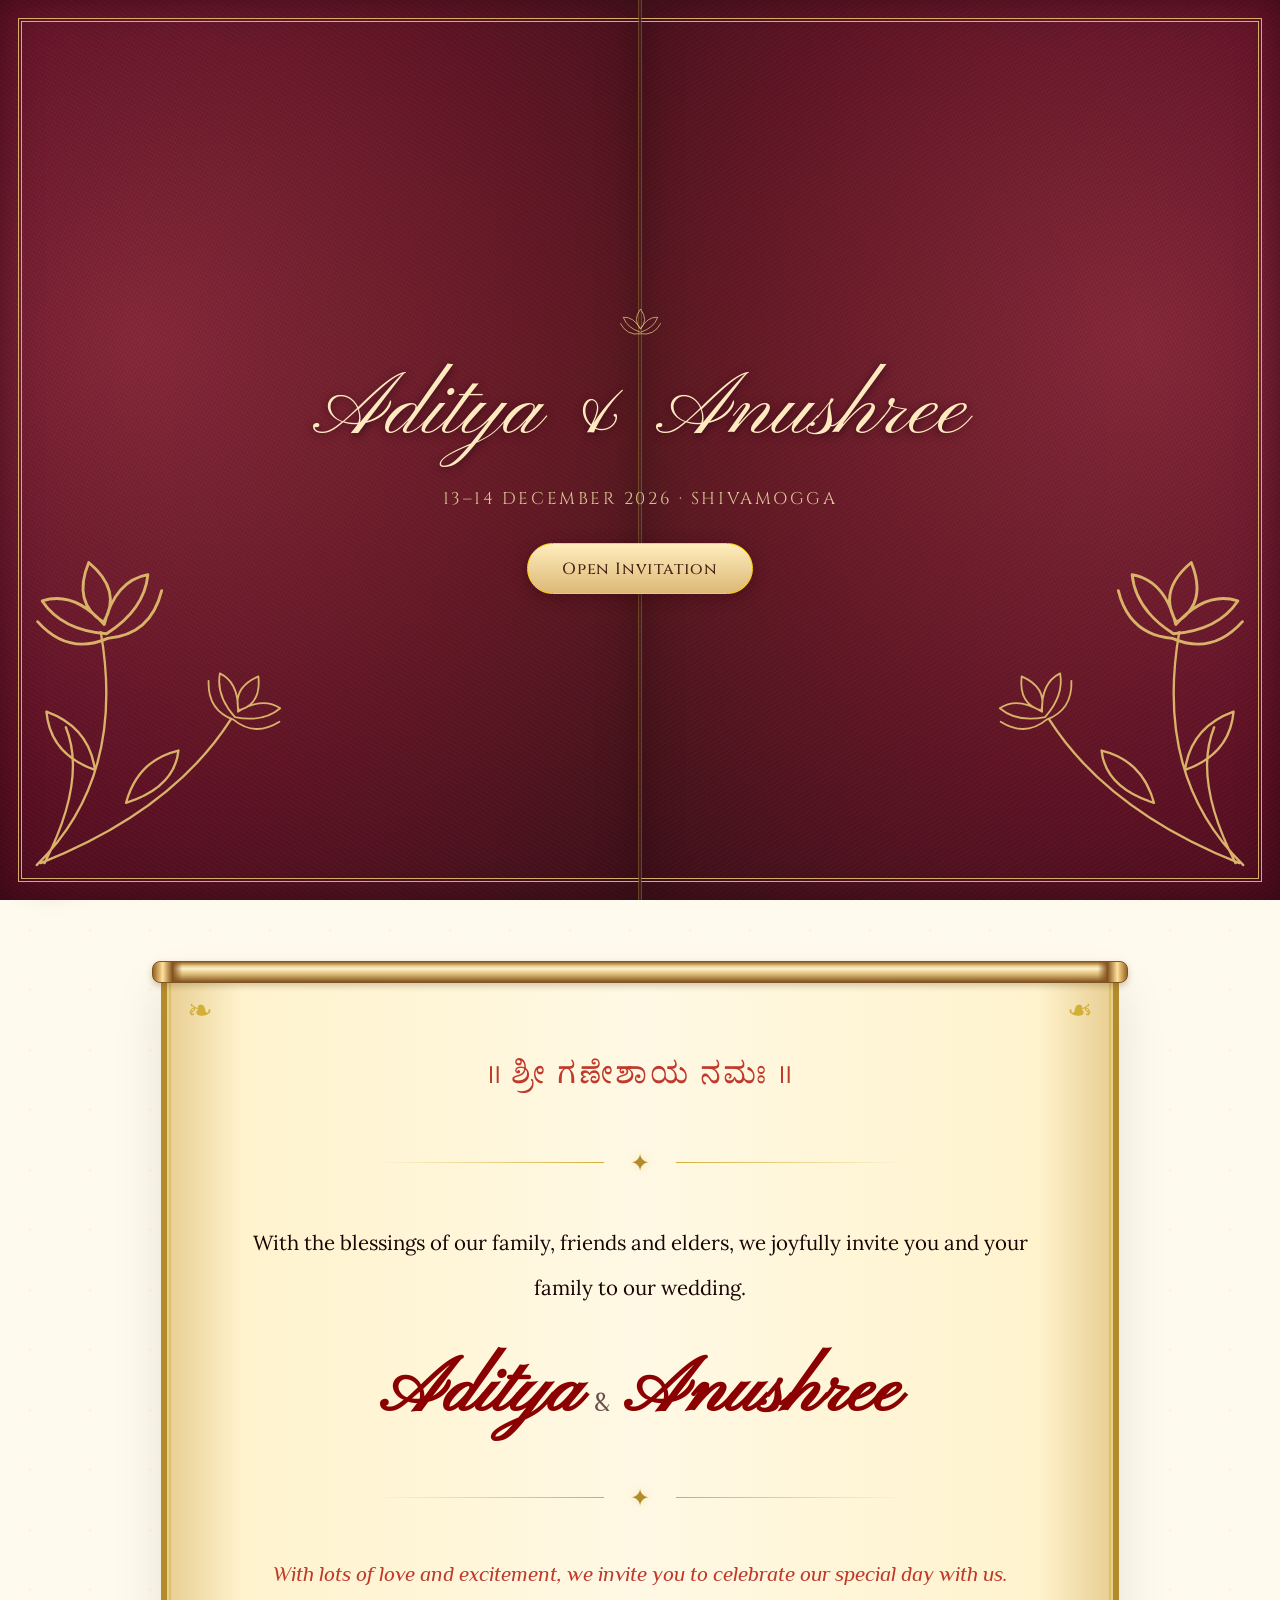
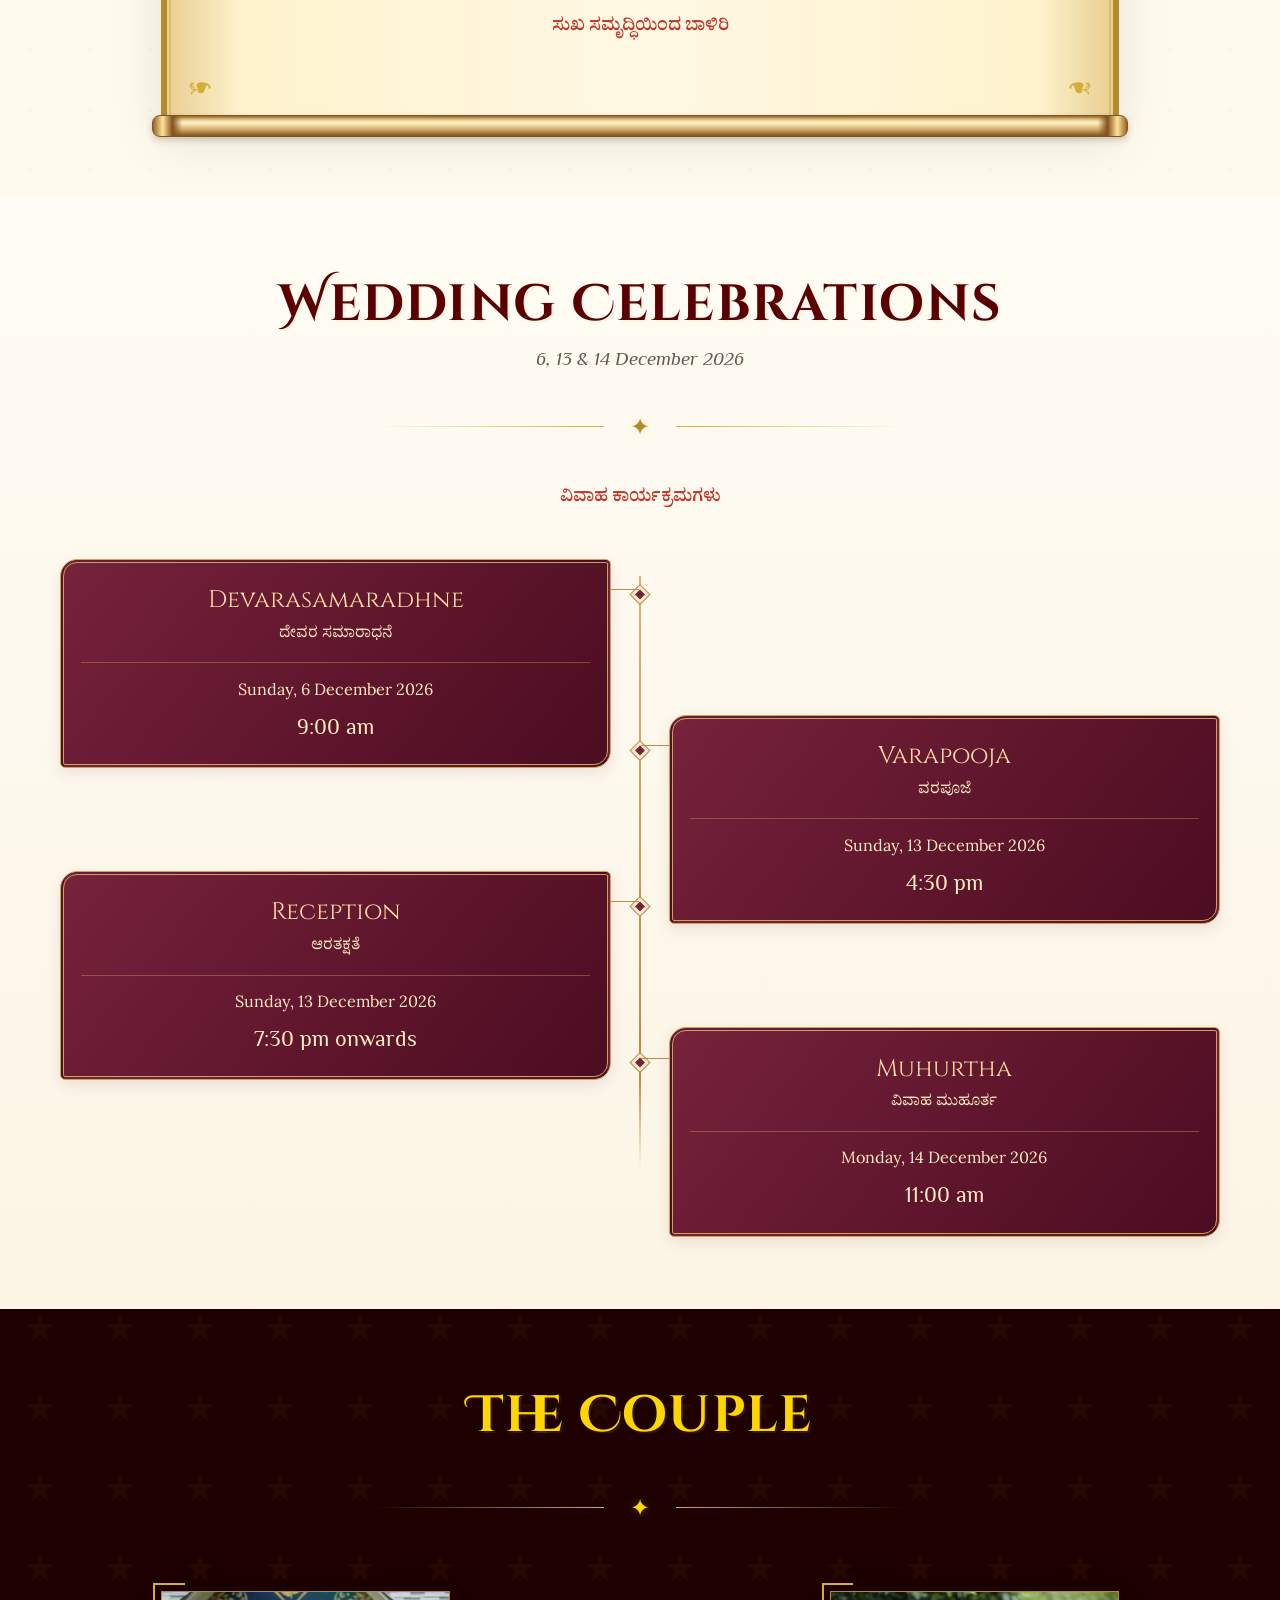
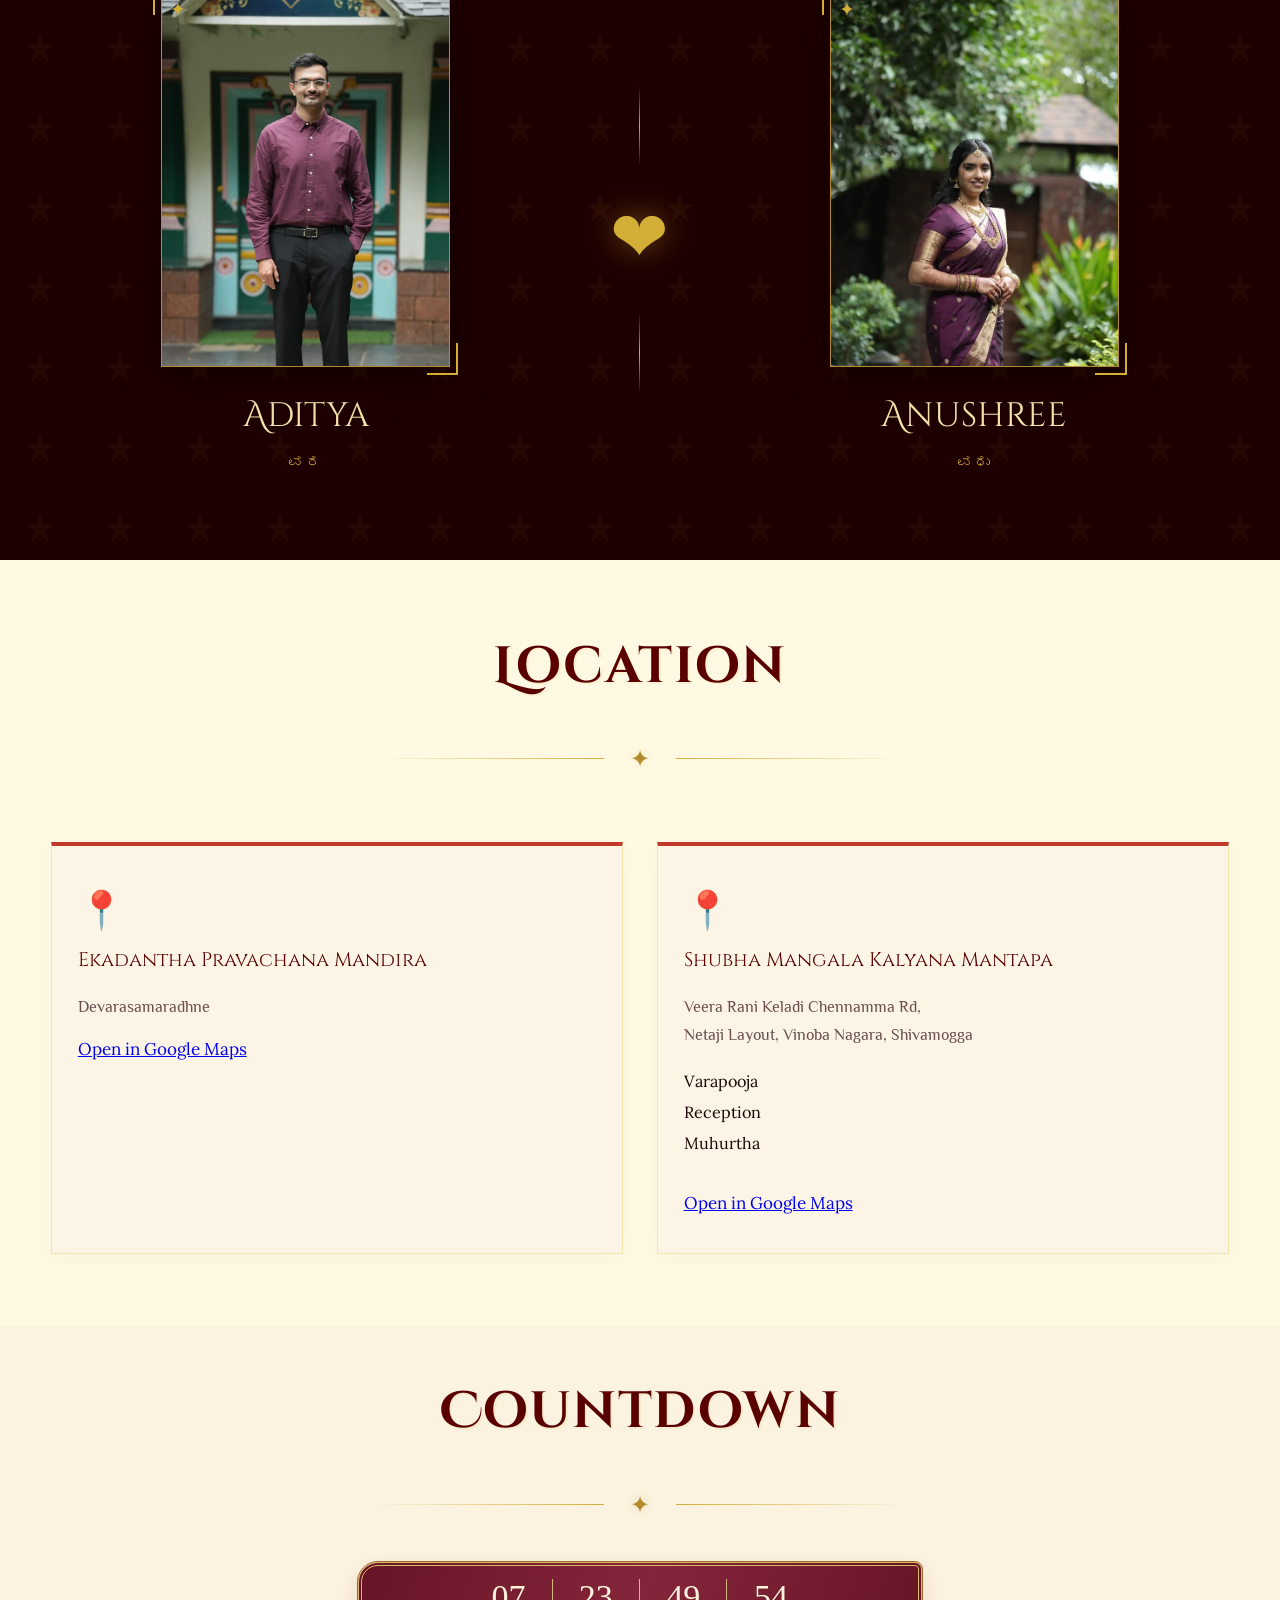
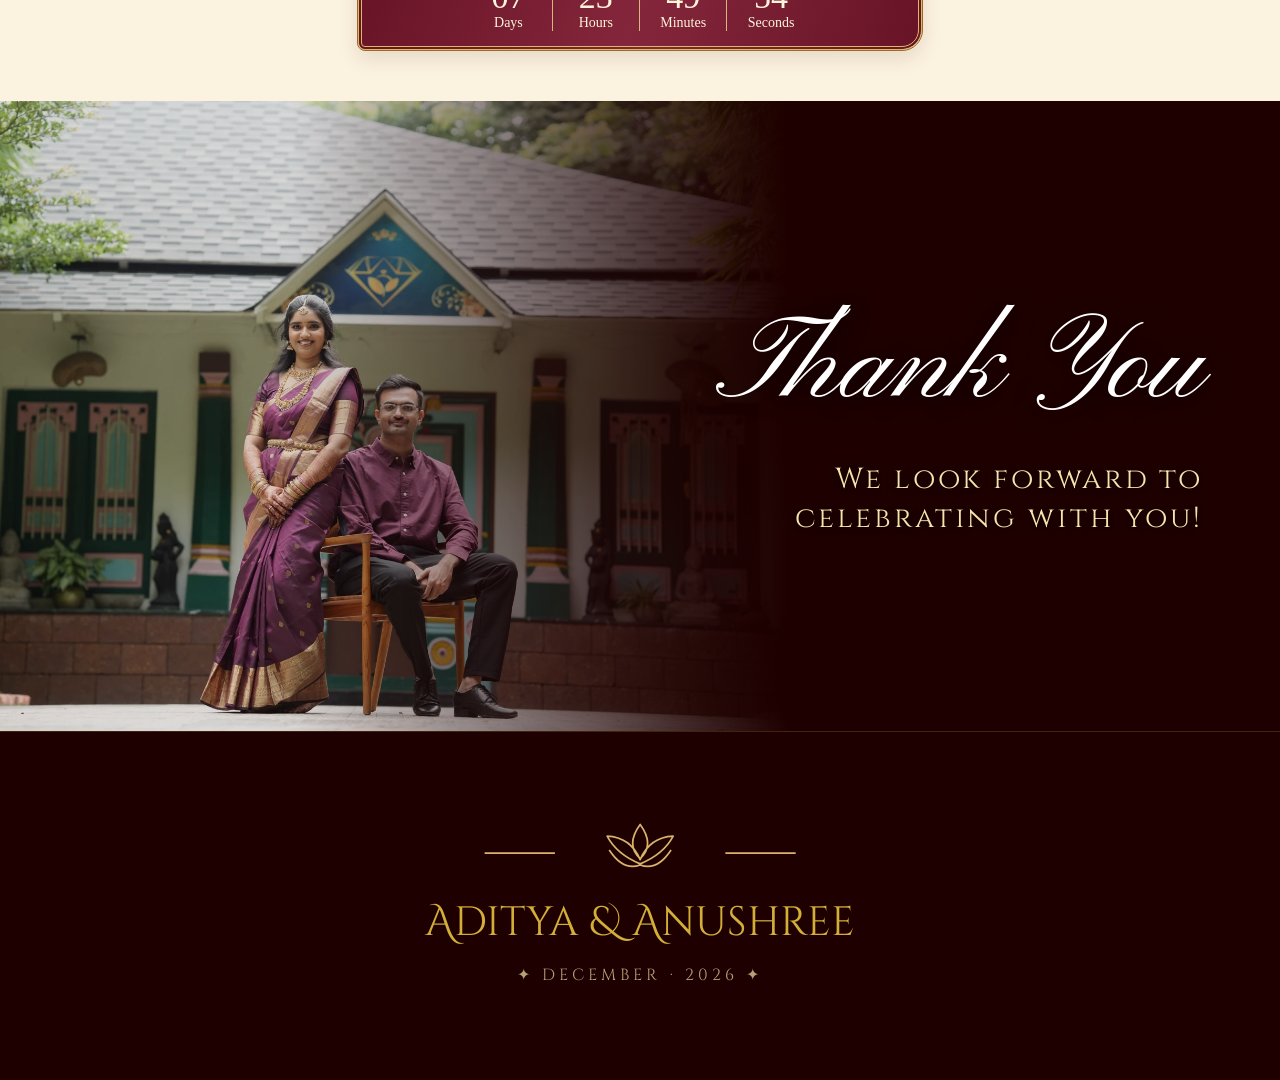
==== commit 7de3c3a4: "Add four-event burgundy timeline and separate venue details" ====
--- a/index.html
+++ b/index.html
@@ -1,12 +1,1178 @@
-<!doctype html><html lang="en"><head><meta charset="utf-8"><meta name="viewport" content="width=device-width,initial-scale=1"><meta name="theme-color" content="#f5dfbb"><meta name="description" content="Wedding Invitation — Aditya & Anushree, 13–14 December 2026, Shivamogga"><title>Aditya & Anushree | Wedding Invitation</title><link rel="preconnect" href="https://fonts.googleapis.com"><link rel="preconnect" href="https://fonts.gstatic.com" crossorigin><link href="https://fonts.googleapis.com/css2?family=Cormorant+Garamond:wght@400;500;600;700&family=Great+Vibes&family=Playfair+Display:wght@400;500;600&display=swap" rel="stylesheet"><link rel="stylesheet" href="style.css"><script defer src="script.js"></script></head><body>
-<div class="invitation" id="home">
-<div class="side-pillar left" aria-hidden="true"></div><div class="side-pillar right" aria-hidden="true"></div>
-<div class="floral-canopy" aria-hidden="true"><span>🌿 🌼 🌸 🌿 🌼 🌸 🌿</span><span>🌿 🌸 🌼 🌿 🌸 🌼 🌿</span></div>
-<div class="lamp lamp-left" aria-hidden="true">✦<span>🪔</span></div><div class="lamp lamp-right" aria-hidden="true">✦<span>🪔</span></div>
-<header class="header"><div class="om-rule" aria-hidden="true"><span></span>ॐ<span></span></div><nav aria-label="Main navigation"><a href="#home">Home</a><i>|</i><a href="#story">Our Story</a><i>|</i><a href="#events">Events</a><i>|</i><a href="#venue">Venue</a><i>|</i><a href="#gallery">Gallery</a></nav></header>
-<main>
-<section class="hero" aria-labelledby="hero-title"><div class="hero-copy"><p class="wedding-label">Wedding Invitation</p><div class="ornament" aria-hidden="true">──── ❀ ────</div><h1 id="hero-title">Aditya &amp;<br>Anushree</h1><div class="ornament" aria-hidden="true">──── ❀ ────</div><p class="tagline">Two hearts... One journey...<br>A lifetime together...</p></div><div class="hero-photo"><img src="assets/couple-portrait-hero.jpg" alt="Aditya and Anushree together" fetchpriority="high"></div></section>
-<section class="details" id="events"><div class="divider-flower" aria-hidden="true">❁</div><p class="invitation-line">We are delighted to invite you to our wedding celebrations</p><div class="little-ornament" aria-hidden="true">༺❦༻</div><div class="event-row"><article class="event"><div class="event-icon" aria-hidden="true">🪔</div><h2>Reception</h2><p>13th December, 7:30 PM onwards</p></article><article class="event"><div class="event-icon" aria-hidden="true">♜</div><h2>Muhurtha</h2><p>14th December, 11:00 AM</p></article></div><p class="location-short">📍 Vinoba Nagara, Shivamogga</p><div class="little-ornament" aria-hidden="true">༺❦༻</div><div class="countdown"><p>Counting down to our big day!</p><div id="timer" class="timer" role="timer"><div><b>--</b><span>Days</span></div><div><b>--</b><span>Hours</span></div><div><b>--</b><span>Minutes</span></div><div><b>--</b><span>Seconds</span></div></div></div></section>
-<section class="bottom-info"><div class="venue-block" id="venue"><div class="section-rule">──── <span>📍</span> ────</div><h2>Venue</h2><p class="venue-name">Shubha Mangala Kalyana Mantapa</p><address>Veera Rani Keladi Chennamma Rd<br>Vinoba Nagara, Shivamogga</address><a href="https://maps.app.goo.gl/zbqKi1mkXTkKypiG7" target="_blank" rel="noopener noreferrer">View on Google Maps ❯</a></div><div class="location-block"><img src="assets/location-qr.png" alt="Location QR code; use the Google Maps link if scanning does not work"><p>Scan for Location</p></div><div class="gallery-block" id="gallery"><div class="section-rule">──── <span>Gallery</span> ────</div><div class="polaroid"><img src="assets/couple-home.jpg" alt="Aditya and Anushree together" loading="lazy"></div></div></section>
-<section class="closing" id="story"><div class="closing-rings" aria-hidden="true"></div><div class="closing-copy"><div class="ornament" aria-hidden="true">──── ❁ ────</div><p>With love,</p><h2>Aditya &amp; Anushree</h2></div></section>
-</main><div class="bottom-flowers" aria-hidden="true">🌿 🌼 🌸 🌿</div></div></body></html>+<!DOCTYPE html>
+<html lang="en">
+<head>
+<meta charset="UTF-8">
+  <meta name="viewport" content="width=device-width, initial-scale=1.0, maximum-scale=5.0">
+  <title>Aditya & Anushree — Wedding Invitation</title>
+  <meta name="description" content="Join us in celebrating the union of Aditya and Anushree. A sacred South Indian wedding celebration.">
+  <link rel="icon" href="data:image/svg+xml,<svg xmlns=%22http://www.w3.org/2000/svg%22 viewBox=%220 0 100 100%22><text y=%22.9em%22 font-size=%2290%22>🌸</text></svg>">
+
+  <!-- Social Meta tags -->
+  <meta property="og:title" content="Aditya & Anushree Wedding Invitation">
+  <meta property="og:description" content="13–14 December 2026 — Shivamogga. Please join us for our special day.">
+  <meta property="og:image" content="./wedding-portrait.jpg">
+  <meta property="og:type" content="website">
+<link rel="preconnect" href="https://fonts.googleapis.com">
+<link rel="preconnect" href="https://fonts.gstatic.com" crossorigin>
+<link href="https://fonts.googleapis.com/css2?family=Cinzel+Decorative:wght@400;700;900&family=Cinzel:wght@400;500;600;700&family=Philosopher:ital,wght@0,400;0,700;1,400;1,700&family=Lora:ital,wght@0,400;0,500;0,600;1,400;1,500&family=Noto+Serif+Kannada:wght@400;600;700&family=Great+Vibes&family=Pinyon+Script&display=swap" rel="stylesheet">
+<style>
+/* ============================================================
+   CSS VARIABLES
+   ============================================================ */
+:root {
+  --deep-ruby:    #1e0000;
+  --royal-red:    #5a0001;
+  --vermilion:    #C0392B;
+  --gold-antique: #b38b2d;
+  --gold-leaf:    #D4AF37;
+  --gold-bright:  #FFD700;
+  --gold-pale:    #F3E5AB;
+  --ivory-warm:   #FFF9E3;
+  --parchment:    #FCF5E5;
+  --text-ruby:    #1a0505;
+  --text-sepia:   #4a3728;
+  --text-mid:     #6b4f4f;
+  --gold:         #D4AF37;
+  --deep-red:     #8B0000;
+  --cream-dark:   #E5D9B6;
+  --glass-bg:     rgba(30, 0, 0, 0.65);
+  --glass-border: rgba(212, 175, 55, 0.35);
+  --shadow-gold:  rgba(212,175,55,0.3);
+  --shadow-ruby:  rgba(44,0,0,0.5);
+  --section-bg:   #fffcf5;
+
+  --font-heading:    'Cinzel Decorative', cursive;
+  --font-subheading: 'Cinzel', serif;
+  --font-body:       'Lora', serif;
+  --font-accent:     'Philosopher', serif;
+  --font-names:      'Pinyon Script', cursive;
+}
+
+/* ============================================================
+   RESET & BASE
+   ============================================================ */
+*, *::before, *::after { margin: 0; padding: 0; box-sizing: border-box; }
+html { scroll-behavior: smooth; font-size: clamp(100%, calc(93.75% + .16vw), 125%); overflow-x: hidden; }
+body {
+  background: var(--ivory-warm);
+  color: var(--text-ruby);
+  font-family: var(--font-body);
+  overflow-x: clip;
+  max-width: 100vw;
+}
+img { display: block; max-width: 100%; }
+button { cursor: pointer; border: none; background: none; }
+
+/* ============================================================
+   SCROLL PROGRESS BAR
+   ============================================================ */
+#progress-bar {
+  position: fixed; top: 0; left: 0; height: 3px; width: 0%;
+  background: linear-gradient(90deg, var(--vermilion), var(--gold-leaf), var(--gold-bright));
+  z-index: 9999; transition: width 0.1s linear;
+  box-shadow: 0 0 10px var(--gold-leaf);
+}
+
+/* ============================================================
+   MUSIC BUTTON
+   ============================================================ */
+#music-btn {
+  position: fixed; bottom: 1.5rem; left: 1.5rem; z-index: 1000;
+  width: clamp(44px, 3rem, 60px); height: clamp(44px, 3rem, 60px); border-radius: 50%;
+  background: var(--glass-bg);
+  -webkit-backdrop-filter: blur(8px); backdrop-filter: blur(8px);
+  border: 1px solid var(--glass-border);
+  color: var(--gold-pale); font-size: 1.1rem;
+  display: flex; align-items: center; justify-content: center;
+  box-shadow: 0 8px 32px rgba(0,0,0,0.4);
+  transition: all 0.4s cubic-bezier(0.175, 0.885, 0.32, 1.275);
+}
+#music-btn:hover { transform: scale(1.12) rotate(15deg); box-shadow: 0 6px 28px var(--shadow-gold); }
+#music-btn.playing { animation: pulse-music 2s infinite; }
+@keyframes pulse-music {
+  0%   { box-shadow: 0 0 0 0   rgba(212,175,55,0.6); }
+  70%  { box-shadow: 0 0 0 15px rgba(212,175,55,0);   }
+  100% { box-shadow: 0 0 0 0   rgba(212,175,55,0);   }
+}
+
+/* ============================================================
+   REVEAL ANIMATIONS
+   ============================================================ */
+@media screen {
+  [data-fade="waiting"]:not(:focus-within) {
+    opacity: 0 !important;
+    transition: none !important;
+  }
+  [data-fade="entering"]:not(:focus-within) {
+    animation: invitation-fade-in 1.8s ease-in-out var(--entry-delay, 0ms) backwards;
+  }
+}
+@media screen {
+  [data-scroll-fade]:not(:focus-within) {
+    filter: opacity(var(--scroll-opacity, 0));
+    transition: filter 650ms ease-out;
+  }
+}
+@keyframes invitation-fade-in {
+  from { opacity: 0; }
+}
+/* Only cover the page once the opening button is operational. */
+html:not(.doors-ready) #door-cover { display: none; }
+
+/* ============================================================
+   GOLD DIVIDER
+   ============================================================ */
+.gold-divider {
+  display: flex; align-items: center; justify-content: center;
+  gap: 1.5rem; margin: 2.5rem auto; max-width: 31.25rem;
+}
+.gold-divider::before,
+.gold-divider::after {
+  content: ''; flex: 1; height: 1px;
+}
+.gold-divider::before { background: linear-gradient(90deg, transparent, var(--gold-leaf)); }
+.gold-divider::after  { background: linear-gradient(90deg, var(--gold-leaf), transparent); }
+.gold-divider span    { color: var(--gold-antique); font-size: 1.4rem; filter: drop-shadow(0 0 5px var(--shadow-gold)); }
+
+/* ============================================================
+   SECTION HEADINGS
+   ============================================================ */
+.section-title {
+  font-family: var(--font-heading);
+  font-size: clamp(1.8rem, 5vw, 3rem);
+  color: var(--royal-red);
+  text-align: center;
+  letter-spacing: 0.03em;
+  text-shadow: 2px 2px 0 rgba(212,175,55,0.1);
+  margin-bottom: 0.5rem;
+}
+.section-subtitle {
+  font-family: var(--font-accent);
+  font-style: italic;
+  color: var(--text-sepia);
+  text-align: center;
+  font-size: 1.1rem;
+  margin-top: 0.4rem;
+  opacity: 0.82;
+}
+.kannada-text {
+  font-family: 'Noto Serif Kannada', serif;
+  font-size: 1.05rem;
+  color: var(--vermilion);
+  text-align: center;
+  margin-top: 0.4rem;
+  font-weight: 600;
+}
+
+/* ============================================================
+   DOOR COVER
+   ============================================================ */
+#door-cover {
+  position: fixed; inset: 0; z-index: 10000;
+  display: flex; align-items: center; justify-content: center;
+  overflow: hidden; width: 100vw; height: 100vh; height: 100dvh;
+  transition: opacity 1.5s ease 0.5s, visibility 1.5s ease 0.5s;
+}
+.door-left, .door-right {
+  position: absolute; top: 0; width: 50%; height: 100%;
+  transition: transform 2s cubic-bezier(0.77, 0, 0.175, 1);
+  will-change: transform; overflow: hidden;
+  background: #1a0000; /* solid fallback so hero never bleeds through */
+}
+.door-left  { left: 0;  transform-origin: left;  }
+.door-right { right: 0; transform-origin: right; }
+
+/* Each silk leaf carries its own border and foiled lotus spray. */
+.door-panel {
+  position: absolute; inset: 0;
+  background:
+    repeating-linear-gradient(31deg, transparent 0 2px, #ffb99208 3px, transparent 4px),
+    repeating-linear-gradient(119deg, transparent 0 1px, #14030820 2px, transparent 3px),
+    radial-gradient(ellipse at 22% 38%, #85253b, #5d0f25 58%, #370a18);
+  box-shadow: inset 0 0 3vw #23040d88;
+}
+.door-right .door-panel { transform: scaleX(-1); }
+.door-panel::before {
+  content: ''; position: absolute;
+  inset: clamp(10px, 2vmin, 24px) 0 clamp(10px, 2vmin, 24px) clamp(10px, 2vmin, 24px);
+  border: 4px double #d4af66; border-right: 0;
+}
+.door-panel::after {
+  content: ''; position: absolute; inset: 0 0 0 auto; width: 2px;
+  background: linear-gradient(to right, #c3984b80, #290411);
+}
+.gate-lotuses {
+  position: absolute; left: max(15px, 3vmin); bottom: max(15px, 3vmin);
+  width: min(77%, 39vh, 330px); height: auto; color: #dab36c;
+}
+#door-cover.open .door-left  { transform: perspective(1200px) rotateY(-90deg); }
+#door-cover.open .door-right { transform: perspective(1200px) rotateY(90deg);  }
+#door-cover.hide { opacity: 0; visibility: hidden; pointer-events: none; }
+
+.door-enter-content {
+  position: relative; z-index: 10001;
+  display: flex; flex-direction: column; align-items: center; justify-content: center;
+  gap: 2.2rem; transition: opacity 0.8s ease;
+  text-align: center; padding: 2rem;
+  width: 100%; max-width: 1200px; height: 100%;
+}
+.door-enter-content::before {
+  content: ''; position: absolute; top: 50%; left: 50%;
+  transform: translate(-50%, -50%);
+  width: 150vw; height: 150vw;
+  background: radial-gradient(circle, rgba(212,175,55,0.08) 0%, transparent 60%);
+  pointer-events: none; z-index: -1;
+}
+.door-welcome-text {
+  font-family: var(--font-names);
+  font-size: clamp(3.5rem, 8vw, 6.5rem);
+  color: #fff;
+  text-shadow: 0 5px 30px rgba(0,0,0,0.9), 0 2px 10px rgba(0,0,0,0.8);
+  filter: drop-shadow(0 0 20px rgba(212,175,55,0.5));
+  transition: opacity 0.5s, transform 0.5s;
+  line-height: 1.1;
+}
+.door-tagline {
+  font-family: var(--font-subheading);
+  font-size: clamp(0.75rem, 1.5vw, 1rem);
+  color: var(--gold-pale);
+  letter-spacing: 0.4em;
+  text-transform: uppercase;
+  opacity: 0.85;
+  margin-top: -1rem;
+}
+#open-door-btn {
+  padding: 1rem 3.5rem; font-size: 0.95rem;
+  background: rgba(40,0,0,0.9);
+  color: var(--gold-bright);
+  border: 1px solid var(--gold-bright);
+  font-family: var(--font-subheading); text-transform: uppercase;
+  letter-spacing: 0.35em; font-weight: 500;
+  transition: all 0.5s ease;
+  box-shadow: 0 10px 30px rgba(0,0,0,0.7), 0 0 20px rgba(212,175,55,0.4);
+  -webkit-backdrop-filter: blur(15px); backdrop-filter: blur(15px);
+  border-radius: 4px;
+  animation: etherealPulse 2s infinite alternate;
+  margin-top: 5vh;
+}
+@keyframes etherealPulse {
+  from { box-shadow: 0 10px 30px rgba(0,0,0,0.6), 0 0 10px rgba(212,175,55,0.2); }
+  to   { box-shadow: 0 10px 30px rgba(0,0,0,0.6), 0 0 25px rgba(212,175,55,0.5); transform: scale(1.02); }
+}
+
+/* ============================================================
+   1. HERO SECTION
+   ============================================================ */
+#hero {
+  position: relative;
+  height: 100vh;
+  height: 100dvh;
+  overflow: hidden;
+  color: #ffe8ac;
+  font-family: Georgia, serif;
+  background: radial-gradient(ellipse at 27% 47%, #752832, #360912 62%, #240609);
+}
+.hero-photo {
+  transform: translateX(8%);
+  position: absolute;
+  inset: 0 0 0 auto;
+  height: 100%;
+  width: min(57%, 150vh);
+  object-fit: cover;
+  object-position: center 56%;
+  mask-image: linear-gradient(to right, transparent, #0003 12%, #000b 30%, black 47%);
+}
+#hero::after {
+  content: '';
+  position: absolute;
+  inset: clamp(12px, 2vw, 20px);
+  border: 1px solid #d9b27188;
+  outline: 1px solid #d9b27155;
+  outline-offset: 5px;
+  pointer-events: none;
+}
+.hero-copy {
+  position: absolute;
+  left: 4%;
+  width: 44%;
+  top: 50%;
+  transform: translateY(-50%);
+  text-align: center;
+}
+.hero-intro { font-size: clamp(12px, 1.5vw, 18px); letter-spacing: .16em; }
+.hero-title {
+  margin: 20px 0;
+  color: #ffe9b9;
+  font: italic clamp(2rem, min(6.72vw, 11vh), 5.375rem)/1.06 Georgia, serif;
+}
+.hero-weds {
+  display: flex;
+  align-items: center;
+  justify-content: center;
+  gap: .58em;
+  margin: .77em 0;
+  color: #e0bd7b;
+  font: italic clamp(16px, 2.1vw, 26px) Georgia, serif;
+}
+.hero-weds::before, .hero-weds::after {
+  content: '';
+  width: 2.38em;
+  height: 1px;
+  background: #c99b60;
+}
+.hero-date { margin-top: 32px; font-size: clamp(10px, 1.2vw, 15px); letter-spacing: .2em; }
+
+
+/* ============================================================
+   2. INVITATION
+   ============================================================ */
+#invitation {
+  background: #fffaee;
+  padding: clamp(3rem, 8vmin, 7rem) clamp(1rem, 4vw, 4rem);
+  position: relative; overflow: clip;
+}
+#invitation::before {
+  content: '';
+  position: absolute; inset: 0;
+  background-image: url("data:image/svg+xml,%3Csvg xmlns='http://www.w3.org/2000/svg' width='60' height='60' viewBox='0 0 60 60'%3E%3Ccircle cx='30' cy='30' r='1.5' fill='%23D4AF37' opacity='0.1'/%3E%3C/svg%3E");
+  background-size: 60px 60px;
+  pointer-events: none;
+}
+.invite-card {
+  max-width: 56.25rem; margin: 0 auto;
+  background: var(--gold-pale);
+  border: 6px solid var(--gold-antique);
+  outline: 2px solid rgba(212,175,55,0.5);
+  outline-offset: -10px;
+  padding: clamp(2.5rem, 6vw, 5.5rem);
+  position: relative;
+  box-shadow: 0 15px 50px rgba(0,0,0,0.1);
+  text-align: center;
+  z-index: 2; border-radius: 4px; overflow: hidden;
+  transition: box-shadow 0.55s cubic-bezier(0.165, 0.84, 0.44, 1), transform 0.55s cubic-bezier(0.165, 0.84, 0.44, 1), background 0.55s;
+}
+/* Both spindles frame the parchment even when motion is disabled. */
+.invitation-scroll {
+  position: relative;
+  max-width: 56.25rem;
+  margin: 0 auto;
+}
+.invitation-scroll .invite-card {
+  background: linear-gradient(90deg, #e8ce92, #fff3cd 8%, #fff8e4 50%, #fff3cd 92%, #e8ce92);
+}
+.invitation-scroll::before, .invitation-scroll::after {
+  content: '';
+  position: absolute;
+  z-index: 3;
+  left: -9px;
+  right: -9px;
+  height: clamp(14px, 2vw, 22px);
+  border: 1px solid #805423;
+  border-radius: 8px;
+  transform: translateY(-50%);
+  background:
+    linear-gradient(90deg, #976320, #ffe19b 1%, #84521d 2%, transparent 3% 97%, #84521d 98%, #ffe19b 99%, #976320),
+    linear-gradient(#92652a, #ebcf91 20%, #fff2c8 34%, #d6b16c 65%, #805323);
+  box-shadow: 0 3px 6px #60381140;
+  pointer-events: none;
+}
+.invitation-scroll::before { top: 0; }
+.invitation-scroll::after { top: 100%; }
+
+.invite-card::before { content: '❧'; position: absolute; top: 1rem; left: 1.2rem; font-size: 1.8rem; color: var(--gold); line-height: 1; }
+.invite-card::after  { content: '❧'; position: absolute; bottom: 1rem; right: 1.2rem; font-size: 1.8rem; color: var(--gold); line-height: 1; transform: rotate(180deg); }
+.corner-ornament     { position: absolute; font-size: 1.8rem; color: var(--gold); line-height: 1; }
+.corner-ornament.tr  { top: 1rem; right: 1.2rem; transform: scaleX(-1); }
+.corner-ornament.bl  { bottom: 1rem; left: 1.2rem; transform: scaleY(-1); }
+
+.invite-blessing { font-family: 'Noto Serif Kannada', serif; font-size: 1.8rem; color: var(--vermilion); margin-bottom: 0.4rem; letter-spacing: 0.08em; }
+.invite-blessing-sub { font-family: var(--font-accent); font-style: italic; color: var(--text-sepia); font-size: 1rem; margin-bottom: 2.5rem; opacity: 0.8; }
+.invite-text { font-family: var(--font-body); font-size: clamp(1rem, 2.2vw, 1.2rem); line-height: 2.2; color: var(--text-ruby); margin-bottom: 2rem; }
+.invite-parents { font-family: var(--font-subheading); font-size: clamp(0.88rem, 1.8vw, 1.05rem); color: var(--royal-red); letter-spacing: 0.04em; line-height: 2.2; margin: 2rem 0; }
+.invite-parents .parent-group { margin: 1rem 0; }
+.invite-couple { display: flex; align-items: baseline; justify-content: center; gap: clamp(0.25rem, 1.5vw, 0.75rem); white-space: nowrap; }
+.invite-couple-name { font-family: var(--font-names); font-size: clamp(2.8rem, 10vw, 4.6rem); color: var(--deep-red); line-height: 1.2; font-weight: 600; word-break: break-word; }
+.invite-couple .invite-couple-name { font-size: clamp(1.8rem, 8vw, 4.6rem); }
+.invite-couple-join { font-family: 'Philosopher', serif; font-size: 1.5rem; color: var(--text-mid); font-weight: 400; line-height: 1; }
+.invite-welcome { font-family: var(--font-accent); font-style: italic; font-size: 1.25rem; color: var(--vermilion); margin-top: 2rem; line-height: 1.8; }
+
+/* ============================================================
+   3. EVENTS
+   ============================================================ */
+#events {
+  background: linear-gradient(180deg, var(--section-bg) 0%, var(--parchment) 100%);
+  padding: clamp(3rem, 8vmin, 7rem) clamp(1rem, 4vw, 4rem);
+}
+.events-grid {
+  position: relative;
+  max-width: 68rem;
+  margin: clamp(1.75rem, 5vmin, 4rem) auto 0;
+}
+.events-grid::before {
+  content: ''; position: absolute; left: 50%; top: 1rem; bottom: 4rem;
+  width: 2px; transform: translateX(-50%);
+  background: linear-gradient(#d4b675, #ba8b41 85%, transparent);
+}
+.timeline-event { position: relative; display: flex; }
+.timeline-event + .timeline-event { margin-top: -3.125rem; }
+.timeline-event:nth-child(even) { justify-content: flex-end; }
+.timeline-event::before {
+  content: ''; position: absolute; left: 50%; top: 1.7rem; width: .75rem; height: .75rem;
+  background: #772038; border: 3px solid #f8ebcd; outline: 1px solid #be944c;
+  transform: translateX(-50%) rotate(45deg);
+}
+.event-card {
+  position: relative; width: calc(50% - 1.7rem); padding: 1.25rem 1rem;
+  text-align: center; background: linear-gradient(130deg, #76223b, #4c0c21);
+  border: 4px double #cba45b; border-radius: 1rem .3rem;
+  box-shadow: 0 5px 15px #5e21351c; color: #ffebc0;
+}
+.event-card::before {
+  content: ''; position: absolute; right: -1.85rem; top: 1.55rem;
+  width: 1.6rem; height: 1px; background: #ba8b41;
+}
+.timeline-event:nth-child(even) .event-card::before { right: auto; left: -1.85rem; }
+.event-name { font: 1.4rem/1.4 var(--font-subheading); color: #ffdda3; overflow-wrap: anywhere; margin-bottom: .3rem; }
+.event-name-kannada { font: .9rem/1.7 'Noto Serif Kannada', serif; margin-bottom: .8rem; }
+.event-date { font: .95rem/1.6 var(--font-body); border-top: 1px solid #cba45b66; padding-top: .8rem; }
+.event-desc { font: 1.3rem/1.5 var(--font-accent); margin-top: .4rem; }
+@media (max-width: 700px) {
+  .events-grid::before { left: .5rem; }
+  .timeline-event, .timeline-event:nth-child(even) { padding-left: 2rem; }
+  .timeline-event + .timeline-event { margin-top: 1.25rem; }
+  .timeline-event::before { left: .5rem; }
+  .event-card { width: 100%; }
+  .event-card::before, .timeline-event:nth-child(even) .event-card::before { left: -1.65rem; right: auto; width: 1.4rem; }
+  .event-name { font-size: 1.2rem; }
+}
+
+/* ============================================================
+   4. COUPLE
+   ============================================================ */
+#couple {
+  background: var(--deep-ruby);
+  padding: clamp(3rem, 8vmin, 7rem) clamp(1rem, 4vw, 4rem); position: relative; overflow: hidden;
+}
+#couple::before {
+  content: ''; position: absolute; inset: 0;
+  background-image: url("data:image/svg+xml,%3Csvg xmlns='http://www.w3.org/2000/svg' width='80' height='80' viewBox='0 0 80 80'%3E%3Cpath d='M40 5 L43 15 L53 15 L45 22 L48 32 L40 26 L32 32 L35 22 L27 15 L37 15 Z' fill='%23D4AF37' opacity='0.05'/%3E%3C/svg%3E");
+  background-size: 80px 80px; pointer-events: none;
+}
+.couple-wrapper {
+  display: grid;
+  grid-template-columns: 1fr auto 1fr;
+  gap: clamp(1rem, 4vw, 4rem); max-width: 69rem;
+  margin: 4rem auto 0; align-items: center;
+}
+.photo-frame {
+  width: min(100%, clamp(11rem, 26vw, 17rem));
+  aspect-ratio: 27 / 35; height: auto;
+  margin: 0 auto 1.5rem; position: relative;
+}
+.photo-frame::before {
+  content: ''; position: absolute;
+  top: -8px; left: -8px; width: 1.875rem; height: 1.875rem;
+  border: 2px solid var(--gold-leaf);
+  border-right: none; border-bottom: none; z-index: 2;
+}
+.photo-frame::after {
+  content: ''; position: absolute;
+  bottom: -8px; right: -8px; width: 1.875rem; height: 1.875rem;
+  border: 2px solid var(--gold-leaf);
+  border-left: none; border-top: none; z-index: 2;
+}
+.photo-frame-inner {
+  width: 100%; height: 100%;
+  background: linear-gradient(145deg, #1a0000, #3d0000);
+  border: 1px solid var(--gold-antique);
+  position: relative; overflow: hidden;
+  display: flex; align-items: center; justify-content: center;
+  box-shadow: 0 10px 40px rgba(0,0,0,0.4);
+}
+/* only one pseudo-element on inner now – corner star */
+.photo-frame-inner::before {
+  content: '✦';
+  position: absolute; top: 0.5rem; left: 0.5rem;
+  font-size: 1.1rem; color: var(--gold); line-height: 1; z-index: 1;
+}
+.photo-frame-inner img { width: 100%; height: 100%; object-fit: cover; object-position: center 42%; }
+
+.person-card { text-align: center; }
+.person-name   { font-family: var(--font-heading); font-size: clamp(1.3rem, 3.5vw, 2rem); color: var(--gold-pale); margin-bottom: 0.7rem; }
+.person-family { font-family: var(--font-body); font-size: 0.92rem; color: var(--gold-antique); margin-bottom: 1rem; letter-spacing: 0.1em; }
+.person-quote  { font-family: var(--font-accent); font-style: italic; font-size: 1rem; color: var(--ivory-warm); line-height: 1.8; opacity: 0.85; }
+
+.couple-center { display: flex; flex-direction: column; align-items: center; gap: 1.5rem; }
+.couple-symbol { font-family: var(--font-heading); font-size: clamp(2.5rem, 5.5vw, 4.5rem); color: var(--gold-leaf); text-shadow: 0 0 30px rgba(212,175,55,0.4); }
+.couple-center-divider { width: 1px; height: 80px; background: linear-gradient(180deg, transparent, var(--gold), transparent); }
+
+/* ============================================================
+   6. DETAILS
+   ============================================================ */
+#details { background: var(--ivory-warm); padding: clamp(3rem, 8vmin, 7rem) clamp(1rem, 4vw, 4rem); }
+.details-grid {
+  display: grid;
+  grid-template-columns: repeat(2, minmax(0, 1fr));
+  gap: 2rem; margin: 4rem auto 0;
+}
+.detail-card:only-child { grid-column: 1 / -1; }
+.detail-card {
+  background: var(--parchment);
+  border: 1px solid var(--gold-pale);
+  border-top: 4px solid var(--vermilion);
+  padding: clamp(1.25rem, 3vw, 2.4rem) clamp(1rem, 2vw, 2rem);
+  transition: all 0.3s ease;
+  box-shadow: 0 4px 20px rgba(0,0,0,0.03);
+}
+.detail-card:hover { transform: translateY(-8px); box-shadow: 0 16px 38px rgba(44,0,0,0.09); }
+.detail-icon  { font-size: 2.2rem; margin-bottom: 0.8rem; display: block; }
+.detail-title { font-family: var(--font-subheading); font-size: 0.82rem; font-weight: 700; color: var(--deep-red); letter-spacing: 0.15em; text-transform: uppercase; margin-bottom: 0.8rem; }
+.detail-text  { font-family: var(--font-accent); font-size: 0.94rem; color: var(--text-mid); line-height: 1.75; }
+.detail-text strong { color: var(--deep-red); font-family: var(--font-subheading); }
+.hashtag-text { font-family: var(--font-heading); font-size: 1.05rem; color: var(--vermilion); }
+
+/* ============================================================
+   7. COUNTDOWN
+   ============================================================ */
+#countdown {
+  padding: 3rem 1rem;
+  background: #fbf2df;
+  text-align: center;
+}
+.countdown-card {
+  max-width: 33.125rem;
+  margin: 0 auto;
+  padding: 13px clamp(8px, 3vw, 24px) 15px;
+  color: #fff4db;
+  font-family: Georgia, serif;
+  background: linear-gradient(110deg, #681426, #84263b, #681426);
+  border: 4px double #dbb963;
+  outline: 1px solid #9a692c;
+  border-radius: 20px 7px 20px 7px;
+  box-shadow: 0 8px 20px #5b2d2222;
+}
+.countdown-timer { display: flex; justify-content: center; }
+.time-unit { flex: 0 1 5.125rem; display: flex; flex-direction: column; border-right: 1px solid #d5b77e; }
+.time-unit:last-child { border: 0; }
+.time-number { font-size: clamp(24px, 3vw, 34px); line-height: 1.05; font-weight: 500; font-variant-numeric: tabular-nums; }
+.time-label { font-size: clamp(12px, 2vw, 14px); }
+.countdown-done { display: none; }
+
+/* ============================================================
+   THANK YOU PARALLAX
+   ============================================================ */
+#thank-you-parallax {
+  position: relative; height: 70vh; min-height: 20rem;
+  display: flex; align-items: center; justify-content: flex-end; overflow: hidden;
+  background: var(--deep-ruby);
+}
+.ty-photo {
+  position: absolute; inset: 0 auto 0 0;
+  width: 71%; height: 100%; object-fit: cover; object-position: 53% center;
+  transform: translateX(-13%);
+  opacity: .85;
+  mask-image: linear-gradient(to right, black 45%, transparent 100%);
+}
+.ty-content {
+  position: relative; width: 46%; text-align: right;
+  padding: 1rem clamp(1.1rem, 6vw, 6rem) 1rem 0;
+}
+.ty-content h2 { font-family: var(--font-names); font-size: clamp(3.8rem, 10vw, 7rem); color: #fff; text-shadow: 0 4px 22px rgba(0,0,0,0.65); margin-bottom: 1rem; font-weight: 400; }
+.ty-content p  { font-family: var(--font-subheading); font-size: clamp(0.9rem, 2.5vw, 1.7rem); color: var(--gold-pale); letter-spacing: 0.1em; text-shadow: 0 2px 10px rgba(0,0,0,0.8); }
+
+/* ============================================================
+   8. FOOTER
+   ============================================================ */
+#footer {
+  background: var(--deep-ruby); padding: 5rem 2rem 3rem;
+  text-align: center; border-top: 1px solid rgba(212,175,55,0.2);
+}
+.footer-names { font-family: var(--font-heading); font-size: clamp(1.4rem, 4.5vw, 2.4rem); color: var(--gold-leaf); margin-bottom: 0.8rem; }
+.footer-date  { font-family: var(--font-subheading); font-size: 0.95rem; letter-spacing: 0.25em; color: var(--gold-pale); margin-bottom: 2.5rem; opacity: 0.7; }
+.footer-social { display: flex; gap: 1.2rem; justify-content: center; margin-bottom: 2.5rem; }
+.social-link {
+  width: 40px; height: 40px;
+  border: 1px solid rgba(201,148,42,0.4); border-radius: 50%;
+  display: flex; align-items: center; justify-content: center;
+  color: var(--gold-pale); text-decoration: none; font-size: 1rem;
+  transition: all 0.3s;
+}
+.social-link:hover { background: rgba(201,148,42,0.15); border-color: var(--gold); color: var(--gold); transform: translateY(-3px); }
+.footer-copy { font-family: var(--font-body); font-size: 0.78rem; color: var(--cream-dark); opacity: 0.42; font-style: italic; }
+
+/* ============================================================
+   RESPONSIVE
+   ============================================================ */
+@media (max-width: 768px) {
+  .details-grid { grid-template-columns: 1fr 1fr; }
+  .invite-card  { padding: 2.5rem 1.5rem; }
+
+}
+@media (max-width: 600px) {
+  .details-grid { grid-template-columns: 1fr; }
+  .invite-card  { padding: 2.5rem 1.5rem; }
+  .couple-wrapper { grid-template-columns: 1fr; gap: 2rem; }
+  .couple-center  { order: 2; flex-direction: row; width: 100%; justify-content: center; }
+  .couple-center-divider { width: 60px; height: 1px; background: linear-gradient(90deg, transparent, var(--gold), transparent); }
+  .couple-symbol { font-size: 2.5rem; }
+  .person-card.reveal-right { order: 3; }
+  .person-card { width: 100%; }
+  .photo-frame { width: clamp(11rem, 55vw, 16rem); }
+
+  .door-welcome-text { font-size: clamp(2.2rem, 9vw, 3.5rem); text-align: center; padding: 0 1.5rem; width: 100%; }
+  #open-door-btn { padding: 1rem 2.5rem; font-size: 0.85rem; letter-spacing: 0.2em; margin-top: 3vh; }
+  #music-btn { bottom: 1.2rem; left: 1.2rem; width: 44px; height: 44px; }
+}
+@media (max-width: 400px) {
+  .details-grid { grid-template-columns: 1fr; }
+}
+@media (orientation: portrait) {
+  .door-enter-content {
+    justify-content: flex-start;
+    padding: max(3rem, 8svh) 1rem 1.5rem;
+    gap: 1.25rem;
+  }
+  .door-tagline { margin: 0; letter-spacing: .18em; }
+  #open-door-btn { margin-top: .5rem; }
+
+  #hero {
+    display: flex;
+    flex-direction: column;
+    height: auto;
+    min-height: 100svh;
+  }
+  .hero-copy {
+    position: relative;
+    inset: auto;
+    transform: none;
+    order: -1;
+    width: 100%;
+    padding: max(2rem, 5svh) 1.5rem .75rem;
+  }
+  .hero-title { font-size: clamp(2.3rem, 8vw, 4.8rem); margin: .24em 0; }
+  .hero-weds { margin: .08em 0; }
+  .hero-date { margin: .75rem 0 0; font-size: clamp(.72rem, 2.4vw, .95rem); }
+  .hero-photo {
+    position: relative;
+    inset: auto;
+    transform: none;
+    width: 100%;
+    height: clamp(20rem, 62svh, 54rem);
+    flex: 1 0 auto;
+    object-position: center 57%;
+    mask-image: linear-gradient(to bottom, transparent, black 17%);
+  }
+  #invitation, #events, #couple, #details, #countdown { padding: 3rem 1rem; }
+  .events-grid, .details-grid, .couple-wrapper { margin-top: 1.75rem; }
+  .ty-content h2 { font-size: clamp(2.35rem, 9vw, 5rem); }
+  .ty-photo { object-position: 60% center; width: 65%; transform: translateX(-9%); }
+  #thank-you-parallax { height: clamp(20rem, 78vw, 32rem); }
+}
+#portrait-viewer {
+  position: fixed; inset: 0; margin: 0; width: 100%; height: 100%;
+  max-width: none; max-height: none; border: 0; padding: 0; background: #15090d;
+}
+body:has(#portrait-viewer[open]) { overflow: hidden; }
+.photo-frame-inner { padding: 0; cursor: zoom-in; }
+.portrait-close { position: relative; display: block; width: 100%; height: 100%; cursor: zoom-out; }
+.portrait-close img { display: block; width: 100%; height: 100%; object-fit: contain; transform-origin: top left; }
+#portrait-caption {
+  position: absolute; inset: 0 0 auto; padding: max(1.5rem, env(safe-area-inset-top)) 1rem 2.5rem;
+  color: #ffebbb; font: clamp(2rem, 6vw, 4rem) var(--font-names);
+  text-shadow: 0 2px 10px #210a0c; background: linear-gradient(#18090bbb, transparent);
+  opacity: .88;
+}
+@media (prefers-reduced-motion: no-preference) {
+  #portrait-viewer[open] #portrait-caption { animation: invitation-fade-in .7s ease-out; }
+}
+/* Center the gatefold inscription independently of the portrait hero. */
+#door-cover .door-enter-content {
+  justify-content: center; padding: 2rem 1rem; gap: clamp(1rem, 2.8vh, 1.8rem);
+}
+#door-cover .door-welcome-text {
+  color: #ffeac0; font-family: var(--font-names), Georgia, serif;
+  font-size: clamp(3rem, 7vw, 6.5rem); font-weight: 400;
+  text-shadow: 0 2px 8px #370a18; filter: none;
+}
+#door-cover .door-tagline { margin: 0; letter-spacing: .15em; }
+#door-cover #open-door-btn {
+  margin-top: .45rem; border-radius: 3rem; padding: .8rem 2rem;
+  background: linear-gradient(#ffedbd, #dcb876); color: #492315;
+  text-transform: none; letter-spacing: .05em; animation: none;
+  box-shadow: 0 3px 15px #33051077; backdrop-filter: none;
+}
+.gate-seal { width: clamp(2rem, 5vmin, 3.5rem); color: #e5c482; }
+#door-cover.open .gate-seal { opacity: 0; transition: opacity .35s; }
+@media (orientation: landscape) and (max-height: 540px) {
+  #door-cover .door-enter-content { padding: 1rem; gap: .65rem; }
+  #door-cover .door-welcome-text { font-size: clamp(2rem, 12svh, 4rem); }
+  .hero-title { margin: .12em 0; }
+  .hero-weds { margin: .2em 0; }
+  .hero-date { margin-top: .7rem; }
+  .ty-content h2 { font-size: clamp(2.4rem, 12svh, 4rem); }
+}
+@media (min-aspect-ratio: 2/1) {
+  .hero-photo { object-position: center 43%; }
+  .ty-photo { object-position: center 43%; }
+}
+.venue-name { overflow-wrap: anywhere; color: var(--royal-red); font: 1.15rem/1.5 var(--font-subheading); margin-bottom: 1rem; }
+.venue-events { list-style: none; margin: 1rem 0; font-size: .95rem; line-height: 1.9; }
+.detail-card address { font-style: normal; }
+.detail-card > a { display: inline-block; margin-top: 1rem; }
+.detail-card { scroll-margin-top: 2rem; }
+</style>
+</head>
+<body>
+
+<!-- =================== DOOR COVER =================== -->
+<div id="door-cover">
+  <div class="door-left"><div class="door-panel"><svg class="gate-lotuses" aria-hidden="true" viewBox="0 0 170 190" fill="none" stroke="currentColor" stroke-width="1.2" stroke-linecap="round" stroke-linejoin="round">
+      <path d="M5 186 Q51 141 38 66 M7 185 Q75 158 105 111 M9 185 Q31 142 20 115 M51 154 Q76 146 78 127 Q57 132 51 154Z M35 137 Q12 129 10 107 Q32 115 35 137Z"/>
+      <path transform="translate(38 55) rotate(-14) scale(1.22)" d="M0 10 Q-18 4 -23 -10 Q-9 -11 0 6 Q9 -11 23 -10 Q18 4 0 10Z M0 5 Q-11 -6 0 -21 Q11 -6 0 5Z M-27 -2 Q-18 15 0 12 Q18 15 27 -2"/>
+      <path transform="translate(111 103) rotate(30) scale(.78)" d="M0 10 Q-18 4 -23 -10 Q-9 -11 0 6 Q9 -11 23 -10 Q18 4 0 10Z M0 5 Q-11 -6 0 -21 Q11 -6 0 5Z M-27 -2 Q-18 15 0 12 Q18 15 27 -2"/>
+    </svg></div></div>
+  <div class="door-right"><div class="door-panel"><svg class="gate-lotuses" aria-hidden="true" viewBox="0 0 170 190" fill="none" stroke="currentColor" stroke-width="1.2" stroke-linecap="round" stroke-linejoin="round">
+      <path d="M5 186 Q51 141 38 66 M7 185 Q75 158 105 111 M9 185 Q31 142 20 115 M51 154 Q76 146 78 127 Q57 132 51 154Z M35 137 Q12 129 10 107 Q32 115 35 137Z"/>
+      <path transform="translate(38 55) rotate(-14) scale(1.22)" d="M0 10 Q-18 4 -23 -10 Q-9 -11 0 6 Q9 -11 23 -10 Q18 4 0 10Z M0 5 Q-11 -6 0 -21 Q11 -6 0 5Z M-27 -2 Q-18 15 0 12 Q18 15 27 -2"/>
+      <path transform="translate(111 103) rotate(30) scale(.78)" d="M0 10 Q-18 4 -23 -10 Q-9 -11 0 6 Q9 -11 23 -10 Q18 4 0 10Z M0 5 Q-11 -6 0 -21 Q11 -6 0 5Z M-27 -2 Q-18 15 0 12 Q18 15 27 -2"/>
+    </svg></div></div>
+  <div class="door-enter-content" id="door-btn-wrapper">
+    <svg class="gate-seal" viewBox="-30 -25 60 43" aria-hidden="true" fill="none" stroke="currentColor"><path d="M0 10 Q-18 4 -23 -10 Q-9 -11 0 6 Q9 -11 23 -10 Q18 4 0 10Z M0 5 Q-11 -6 0 -21 Q11 -6 0 5Z M-27 -2 Q-18 15 0 12 Q18 15 27 -2"/></svg>
+    <div class="door-welcome-text" id="door-welcome-text">Aditya &amp; Anushree</div>
+    <div class="door-tagline" id="door-tagline">13–14 December 2026 · Shivamogga</div>
+    <button id="open-door-btn">Open Invitation</button>
+  </div>
+</div>
+
+<!-- =================== SCROLL PROGRESS =================== -->
+<div id="progress-bar"></div>
+
+<!-- =================== MUSIC BUTTON =================== -->
+<button id="music-btn" type="button" title="Play music" aria-label="Play music">♪</button>
+
+<!-- =================== 1. HERO =================== -->
+<section id="hero" aria-labelledby="hero-title">
+  <img class="hero-photo" src="./aditya-anushree-garden.webp" alt="Aditya and Anushree together in the garden" fetchpriority="high">
+  <div class="hero-copy">
+    <p class="hero-intro">We’re getting married!</p>
+    <h1 class="hero-title" id="hero-title">Aditya <span class="hero-weds">weds</span> Anushree</h1>
+    <p class="hero-date">13–14 DECEMBER 2026</p>
+  </div>
+</section>
+
+<!-- =================== 2. INVITATION =================== -->
+<section id="invitation" aria-label="Wedding invitation">
+  <div class="scroll-track">
+    <div class="invitation-scroll">
+      <div class="invite-card">
+        <span class="corner-ornament tr">❧</span>
+        <span class="corner-ornament bl">❧</span>
+        <div class="invite-blessing">॥ ಶ್ರೀ ಗಣೇಶಾಯ ನಮಃ ॥</div>
+        <div class="gold-divider"><span>✦</span></div>
+        <p class="invite-text">
+          With the blessings of our family, friends and elders, we joyfully invite you and your family to our wedding.
+        </p>
+        <div class="invite-parents invite-couple">
+          <div class="invite-couple-name">Aditya</div>
+          <div class="invite-couple-join">&amp;</div>
+          <div class="invite-couple-name">Anushree</div>
+        </div>
+        <div class="gold-divider"><span>✦</span></div>
+        <p class="invite-welcome">
+          With lots of love and excitement, we invite you to celebrate our special day with us.
+        </p>
+        <div class="kannada-text" style="margin-top:1.2rem">ಸುಖ ಸಮೃದ್ಧಿಯಿಂದ ಬಾಳಿರಿ</div>
+      </div>
+    </div>
+  </div>
+</section>
+
+<!-- =================== 3. EVENTS =================== -->
+<section id="events">
+  <h2 class="section-title reveal">Wedding Celebrations</h2>
+  <div class="section-subtitle reveal">6, 13 &amp; 14 December 2026</div>
+  <div class="gold-divider reveal"><span>✦</span></div>
+  <div class="kannada-text reveal">ವಿವಾಹ ಕಾರ್ಯಕ್ರಮಗಳು</div>
+  <div class="events-grid">
+    <article class="timeline-event">
+    <div class="event-card reveal">
+      <div class="event-name">Devarasamaradhne</div>
+      <div class="event-name-kannada" lang="kn">ದೇವರ ಸಮಾರಾಧನೆ</div>
+      <div class="event-date">Sunday, 6 December 2026</div>
+      <div class="event-desc">9:00 am</div>
+    </div>
+    </article>
+    <article class="timeline-event">
+    <div class="event-card reveal">
+      <div class="event-name">Varapooja</div>
+      <div class="event-name-kannada" lang="kn">ವರಪೂಜೆ</div>
+      <div class="event-date">Sunday, 13 December 2026</div>
+      <div class="event-desc">4:30 pm</div>
+    </div>
+    </article>
+    <article class="timeline-event">
+    <div class="event-card reveal">
+      <div class="event-name">Reception</div>
+      <div class="event-name-kannada" lang="kn">ಆರತಕ್ಷತೆ</div>
+      <div class="event-date">Sunday, 13 December 2026</div>
+      <div class="event-desc">7:30 pm onwards</div>
+    </div>
+    </article>
+    <article class="timeline-event">
+    <div class="event-card reveal">
+      <div class="event-name">Muhurtha</div>
+      <div class="event-name-kannada" lang="kn">ವಿವಾಹ ಮುಹೂರ್ತ</div>
+      <div class="event-date">Monday, 14 December 2026</div>
+      <div class="event-desc">11:00 am</div>
+    </div>
+    </article>
+  </div>
+</section>
+
+<!-- =================== 4. COUPLE =================== -->
+<section id="couple">
+  <h2 class="section-title reveal" style="color:var(--gold-bright)">The Couple</h2>
+  <div class="gold-divider reveal"><span style="color:var(--gold-bright)">✦</span></div>
+  <div class="couple-wrapper">
+    <div class="person-card reveal-left">
+      <div class="photo-frame">
+        <button type="button" class="photo-frame-inner" aria-haspopup="dialog" aria-label="View Aditya’s full portrait">
+          <img src="./aditya-portrait.webp" alt="Portrait of Aditya" loading="lazy">
+        </button>
+      </div>
+      <div class="person-name">Aditya</div>
+      <div class="person-family" lang="kn">ವರ</div>
+    </div>
+    <div class="couple-center">
+      <div class="couple-center-divider"></div>
+      <div class="couple-symbol">❤</div>
+      <div class="couple-center-divider"></div>
+    </div>
+    <div class="person-card reveal-right">
+      <div class="photo-frame">
+        <button type="button" class="photo-frame-inner" aria-haspopup="dialog" aria-label="View Anushree’s full portrait">
+          <img src="./anushree-portrait.webp" alt="Portrait of Anushree" loading="lazy">
+        </button>
+      </div>
+      <div class="person-name">Anushree</div>
+      <div class="person-family" lang="kn">ವಧು</div>
+    </div>
+  </div>
+</section>
+
+
+<dialog id="portrait-viewer" aria-labelledby="portrait-caption">
+  <button type="button" class="portrait-close" aria-label="Close full-screen portrait">
+    <img alt="">
+    <span id="portrait-caption"></span>
+  </button>
+</dialog>
+
+<!-- =================== 6. DETAILS =================== -->
+<section id="details">
+  <h2 class="section-title reveal">Location</h2>
+  <div class="gold-divider reveal"><span>✦</span></div>
+  <div class="details-grid">
+    <div class="detail-card reveal" id="ekadantha">
+      <span class="detail-icon" aria-hidden="true">📍</span>
+      <h3 class="venue-name">Ekadantha Pravachana Mandira</h3>
+      <p class="detail-text">Devarasamaradhne</p>
+      <a href="https://maps.app.goo.gl/9bpwRy3g8ydFr7Tf9">Open in Google Maps</a>
+    </div>
+    <div class="detail-card reveal" id="shubhamangala">
+      <span class="detail-icon" aria-hidden="true">📍</span>
+      <h3 class="venue-name">Shubha Mangala Kalyana Mantapa</h3>
+      <address class="detail-text">Veera Rani Keladi Chennamma Rd,<br>Netaji Layout, Vinoba Nagara, Shivamogga</address>
+      <ul class="venue-events">
+        <li>Varapooja</li>
+        <li>Reception</li>
+        <li>Muhurtha</li>
+      </ul>
+      <a href="https://www.google.com/maps/search/?api=1&amp;query=WHV5%2BXVG%2C+Shivamogga%2C+Karnataka+577204">Open in Google Maps</a>
+    </div>
+  </div>
+</section>
+
+<!-- =================== 7. COUNTDOWN =================== -->
+<section id="countdown" aria-label="Countdown to the wedding muhurtha on 14 December 2026 at 11 am IST">
+  <h2 class="section-title reveal">Countdown</h2>
+  <div class="gold-divider reveal" aria-hidden="true"><span>✦</span></div>
+  <div class="countdown-card reveal">
+    <div class="countdown-timer" id="timer" role="timer" aria-live="off">
+      <div class="time-unit"><b class="time-number" id="days">--</b><span class="time-label">Days</span></div>
+      <div class="time-unit"><b class="time-number" id="hours">--</b><span class="time-label">Hours</span></div>
+      <div class="time-unit"><b class="time-number" id="minutes">--</b><span class="time-label">Minutes</span></div>
+      <div class="time-unit"><b class="time-number" id="seconds">--</b><span class="time-label">Seconds</span></div>
+    </div>
+    <div class="countdown-done" id="countdownDone">✦ The Wedding Has Begun! ✦</div>
+  </div>
+</section>
+
+<!-- =================== THANK YOU PARALLAX =================== -->
+<section id="thank-you-parallax">
+  <img class="ty-photo" src="./thank-you-portrait.webp" alt="Anushree standing beside Aditya in the courtyard" loading="lazy">
+  <div class="ty-content reveal">
+    <h2>Thank You</h2>
+    <p>We look forward to celebrating with you!</p>
+  </div>
+</section>
+
+<!-- =================== 8. FOOTER =================== -->
+<footer id="footer">
+  <svg viewBox="-155 -32 310 62" width="310" height="62" aria-hidden="true"
+       style="display:block;width:clamp(10rem,40vw,19.375rem);height:auto;margin:0 auto 12px"
+       fill="none" stroke="#dab26b" stroke-width="1.6" stroke-linejoin="round">
+    <path d="M-146 2 H-80 M80 2 H146"/>
+    <path d="M0 12 Q-22 3 -31 -14 Q-9 -13 0 8 Q9 -13 31 -14 Q22 3 0 12Z M0 7 Q-14 -6 0 -25 Q14 -6 0 7Z M-29 -1 Q-16 19 0 13 Q16 19 29 -1"/>
+  </svg>
+  <div class="footer-names">Aditya &amp; Anushree</div>
+  <div class="footer-date"> ✦ DECEMBER · 2026 ✦ </div>
+</footer>
+
+<audio id="wedding-music" src="./neene-neene-instrumental.mp3" preload="none" loop></audio>
+
+<script>
+const portraitViewer = document.getElementById('portrait-viewer');
+let portraitMotion = [];
+let portraitClosing = false;
+document.querySelectorAll('.person-card .photo-frame-inner').forEach(button => {
+  button.addEventListener('click', () => {
+    const portrait = button.querySelector('img');
+    const enlarged = portraitViewer.querySelector('img');
+    enlarged.src = portrait.currentSrc || portrait.src;
+    enlarged.alt = portrait.alt;
+    document.getElementById('portrait-caption').textContent =
+      button.closest('.person-card').querySelector('.person-name').textContent;
+    const frame = portrait.getBoundingClientRect();
+    portraitViewer.showModal();
+    if (!enlarged.animate) return;
+
+    // Map the contained full portrait back to its cropped thumbnail.
+    const view = enlarged.getBoundingClientRect();
+    const sourceWidth = portrait.naturalWidth || frame.width;
+    const sourceHeight = portrait.naturalHeight || frame.height;
+    const fit = Math.min(view.width / sourceWidth, view.height / sourceHeight);
+    const width = sourceWidth * fit;
+    const height = sourceHeight * fit;
+    const scale = Math.max(frame.width / width, frame.height / height);
+    const left = frame.left + (frame.width - width * scale) / 2;
+    const top = frame.top + (frame.height - height * scale) * .42;
+    const x = left - (view.width - width) * scale / 2;
+    const y = top - (view.height - height) * scale / 2;
+    const inset = [
+      (frame.top - y) / scale, view.width - (frame.right - x) / scale,
+      view.height - (frame.bottom - y) / scale, (frame.left - x) / scale
+    ].map(value => Math.max(0, value) + 'px').join(' ');
+    const timing = { duration: 900, easing: 'cubic-bezier(.42,0,.2,1)', fill: 'both' };
+    const zoom = enlarged.animate([
+      { transform: `translate(${x}px, ${y}px) scale(${scale})`, clipPath: `inset(${inset})` },
+      { transform: 'none', clipPath: 'inset(0px)' }
+    ], timing);
+    const dim = portraitViewer.animate([{ backgroundColor: 'transparent' }, { backgroundColor: '#15090d' }], timing);
+    portraitMotion = [zoom, dim];
+  });
+});
+async function closePortrait() {
+  if (portraitClosing) return;
+  portraitClosing = true;
+  for (const animation of portraitMotion) {
+    animation.updatePlaybackRate(-1.25);
+    animation.play();
+  }
+  await Promise.allSettled(portraitMotion.map(animation => animation.finished));
+  portraitViewer.close();
+  portraitMotion.forEach(animation => animation.cancel());
+  portraitMotion = [];
+  portraitClosing = false;
+}
+portraitViewer.querySelector('button').addEventListener('click', closePortrait);
+portraitViewer.addEventListener('cancel', event => {
+  event.preventDefault();
+  closePortrait();
+});
+
+/* ========== DOOR CONCEPT ========== */
+(function() {
+  const doorCover      = document.getElementById('door-cover');
+  const openDoorBtn    = document.getElementById('open-door-btn');
+  const doorWelcomeText= document.getElementById('door-welcome-text');
+  const doorTagline    = document.getElementById('door-tagline');
+
+  if (!openDoorBtn) return;
+
+  openDoorBtn.addEventListener('click', () => {
+    // Fade out text
+    openDoorBtn.classList.add('fade-out');
+    if (doorWelcomeText) doorWelcomeText.classList.add('fade-out');
+    if (doorTagline)     doorTagline.classList.add('fade-out');
+
+    // Open doors
+    doorCover.classList.add('open');
+
+    playMusic();
+
+    // Golden light flash
+    const flash = document.createElement('div');
+    Object.assign(flash.style, {
+      position:'fixed', top:'0', left:'0', width:'100%', height:'100vh',
+      background:'radial-gradient(circle at center, rgba(212,175,55,0.4) 0%, transparent 60%)',
+      zIndex:'9998', opacity:'0', transition:'opacity 1.5s ease', pointerEvents:'none'
+    });
+    document.body.appendChild(flash);
+    requestAnimationFrame(() => { flash.style.opacity = '1'; });
+    setTimeout(() => { flash.style.opacity = '0'; }, 900);
+    setTimeout(() => { if (flash.parentNode) document.body.removeChild(flash); }, 2500);
+
+    setTimeout(() => { doorCover.classList.add('hide'); }, 2000);
+  });
+  document.documentElement.classList.add('doors-ready');
+})();
+
+/* ========== SCROLL PROGRESS BAR ========== */
+window.addEventListener('scroll', () => {
+  const el = document.getElementById('progress-bar');
+  if (!el) return;
+  const scroll = window.scrollY;
+  const height = document.documentElement.scrollHeight - window.innerHeight;
+  el.style.width = (height > 0 ? (scroll / height) * 100 : 0) + '%';
+}, { passive: true });
+
+/* Keep each reveal at its furthest scroll position during this visit. */
+(function setupFades() {
+  const motion = window.matchMedia('(prefers-reduced-motion: reduce)');
+  const open = document.getElementById('open-door-btn');
+  const hero = document.querySelectorAll('.hero-copy > *, .hero-photo');
+  const content = document.querySelectorAll([
+    '.invitation-scroll', '.invite-card > :not(.corner-ornament)', '.reveal',
+    '.reveal-left', '.reveal-right', '.couple-center',
+    '#footer > *'
+  ].join(','));
+  const pending = new Map();
+  let enabled = false;
+  let frame = 0;
+
+  function update() {
+    frame = 0;
+    const height = document.documentElement.clientHeight;
+    const atEnd = window.scrollY + height >= document.documentElement.scrollHeight - 2;
+    for (const [element, previous] of pending) {
+      const rect = element.getBoundingClientRect();
+      if (!rect.height || (rect.bottom <= 0 && previous === 0)) continue;
+      const progress = atEnd ? 1 : Math.min(1, (height * .98 - rect.top) / Math.min(190, height * .24));
+      if (progress <= previous) continue;
+      element.style.setProperty('--scroll-opacity', progress.toFixed(3));
+      if (progress < 1) {
+        pending.set(element, progress);
+      } else {
+        pending.delete(element);
+        setTimeout(() => {
+          element.removeAttribute('data-scroll-fade');
+          element.style.removeProperty('--scroll-opacity');
+        }, 700);
+      }
+    }
+  }
+  function schedule() {
+    if (pending.size && !frame) frame = requestAnimationFrame(update);
+  }
+  function enable() {
+    if (enabled) return;
+    enabled = true;
+    hero.forEach(element => element.dataset.fade = 'waiting');
+    content.forEach(element => {
+      element.setAttribute('data-scroll-fade', '');
+      pending.set(element, 0);
+    });
+    schedule();
+  }
+  window.addEventListener('scroll', schedule, { passive: true });
+  window.addEventListener('resize', schedule);
+  window.addEventListener('pageshow', schedule);
+  document.fonts?.ready.then(schedule);
+  document.addEventListener('focusin', event => {
+    for (let el = event.target; el; el = el.parentElement) {
+      if (pending.delete(el)) el.removeAttribute('data-scroll-fade');
+    }
+  });
+  open.addEventListener('click', () => {
+    enable();
+    setTimeout(() => hero.forEach((element, index) => {
+      element.style.setProperty('--entry-delay', index * 90 + 'ms');
+      element.dataset.fade = 'entering';
+    }), 850);
+  }, { once: true });
+  motion.addEventListener('change', () => {
+    if (!motion.matches) return;
+    pending.clear();
+    content.forEach(element => element.removeAttribute('data-scroll-fade'));
+    hero.forEach(element => element.removeAttribute('data-fade'));
+    enabled = false;
+  });
+})();
+
+/* ========== COUNTDOWN TIMER ========== */
+const weddingDate = new Date('2026-12-14T11:00:00+05:30');
+
+function updateCountdown() {
+  const diff = weddingDate - new Date();
+
+  if (diff <= 0) {
+    const timer = document.getElementById('timer');
+    const done  = document.getElementById('countdownDone');
+    if (timer) timer.style.display = 'none';
+    if (done)  done.style.display  = 'block';
+    return;
+  }
+
+  const d = Math.floor(diff / 86400000);
+  const h = Math.floor((diff % 86400000) / 3600000);
+  const m = Math.floor((diff % 3600000)  / 60000);
+  const s = Math.floor((diff % 60000)    / 1000);
+
+  const set = (id, val) => {
+    const el = document.getElementById(id);
+    if (el) el.textContent = String(val).padStart(2, '0');
+  };
+  set('days', d); set('hours', h); set('minutes', m);
+
+  set('seconds', s);
+}
+updateCountdown();
+setInterval(updateCountdown, 1000);
+
+/* ========== INVITATION MUSIC ========== */
+const weddingMusic = document.getElementById('wedding-music');
+weddingMusic.volume = 0.6;
+const musicButton = document.getElementById('music-btn');
+
+function updateMusicButton() {
+  const playing = !weddingMusic.paused && !weddingMusic.error;
+  musicButton.classList.toggle('playing', playing);
+  musicButton.textContent = playing ? '⏸' : '♪';
+  musicButton.title = playing ? 'Pause music' : 'Play music';
+  musicButton.setAttribute('aria-label', musicButton.title);
+}
+
+function playMusic() {
+  weddingMusic.play().catch(updateMusicButton);
+}
+
+weddingMusic.addEventListener('playing', updateMusicButton);
+weddingMusic.addEventListener('pause', updateMusicButton);
+weddingMusic.addEventListener('error', updateMusicButton);
+musicButton.addEventListener('click', () => {
+  if (weddingMusic.paused) playMusic();
+  else weddingMusic.pause();
+});
+
+// Fade door entrance elements on click
+document.getElementById('open-door-btn').addEventListener('click', function() {
+  this.classList.add('fade-out');
+  const d1 = document.getElementById('door-welcome-text');
+  const d2 = document.getElementById('door-tagline');
+  if(d1) d1.style.opacity = '0';
+  if(d2) d2.style.opacity = '0';
+});
+</script>
+</body>
+</html>
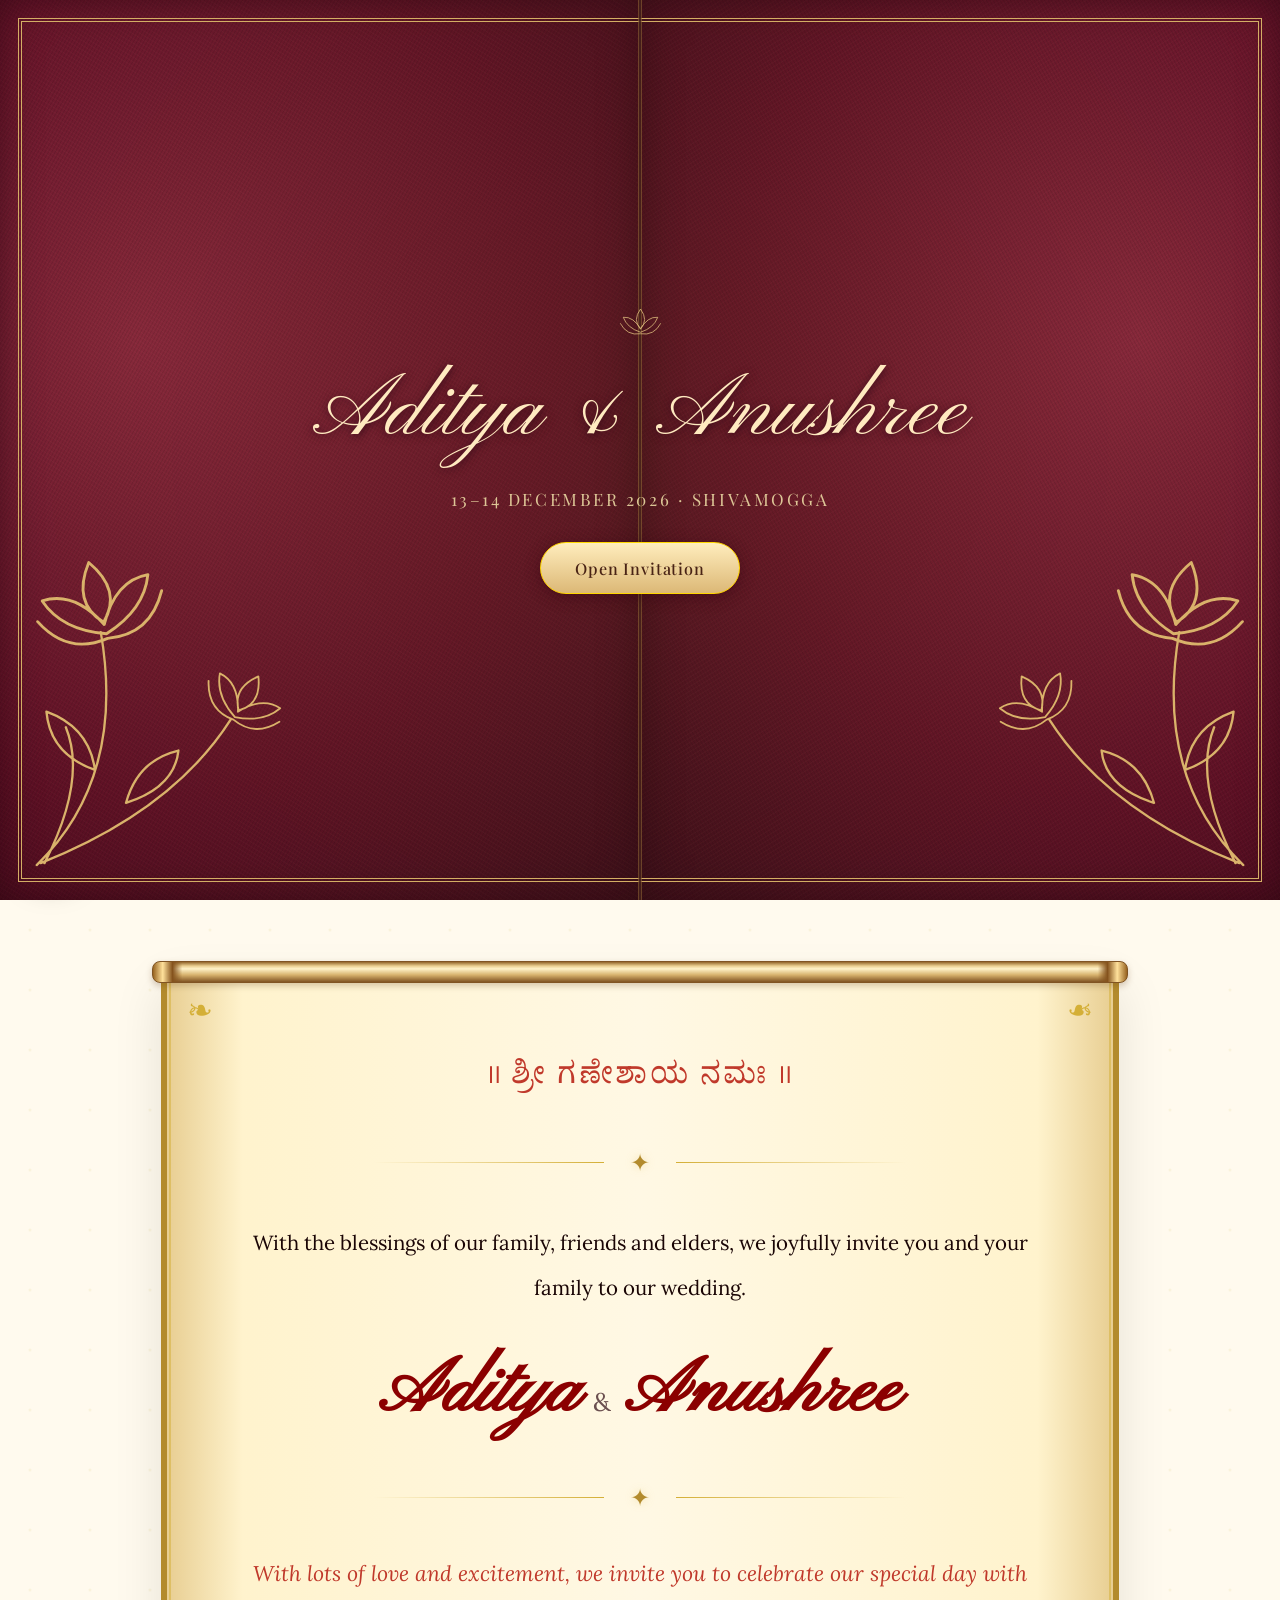
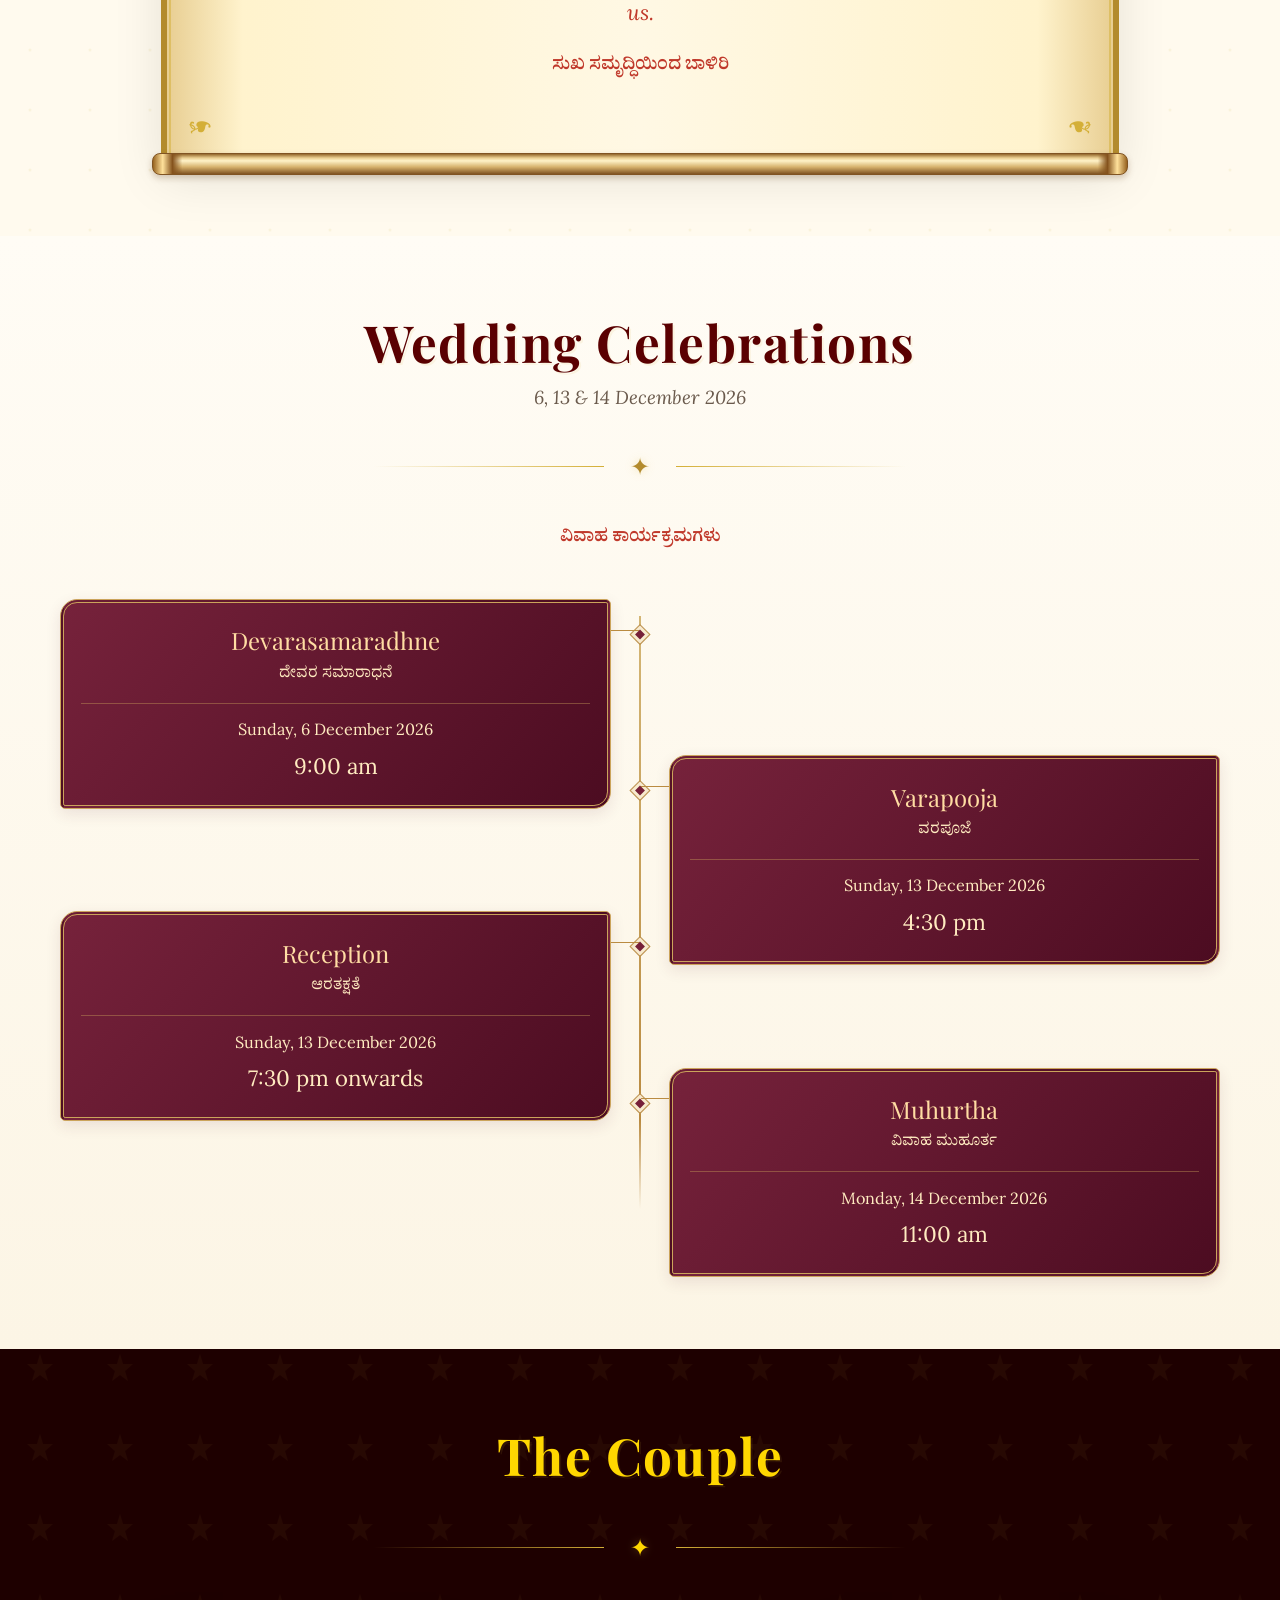
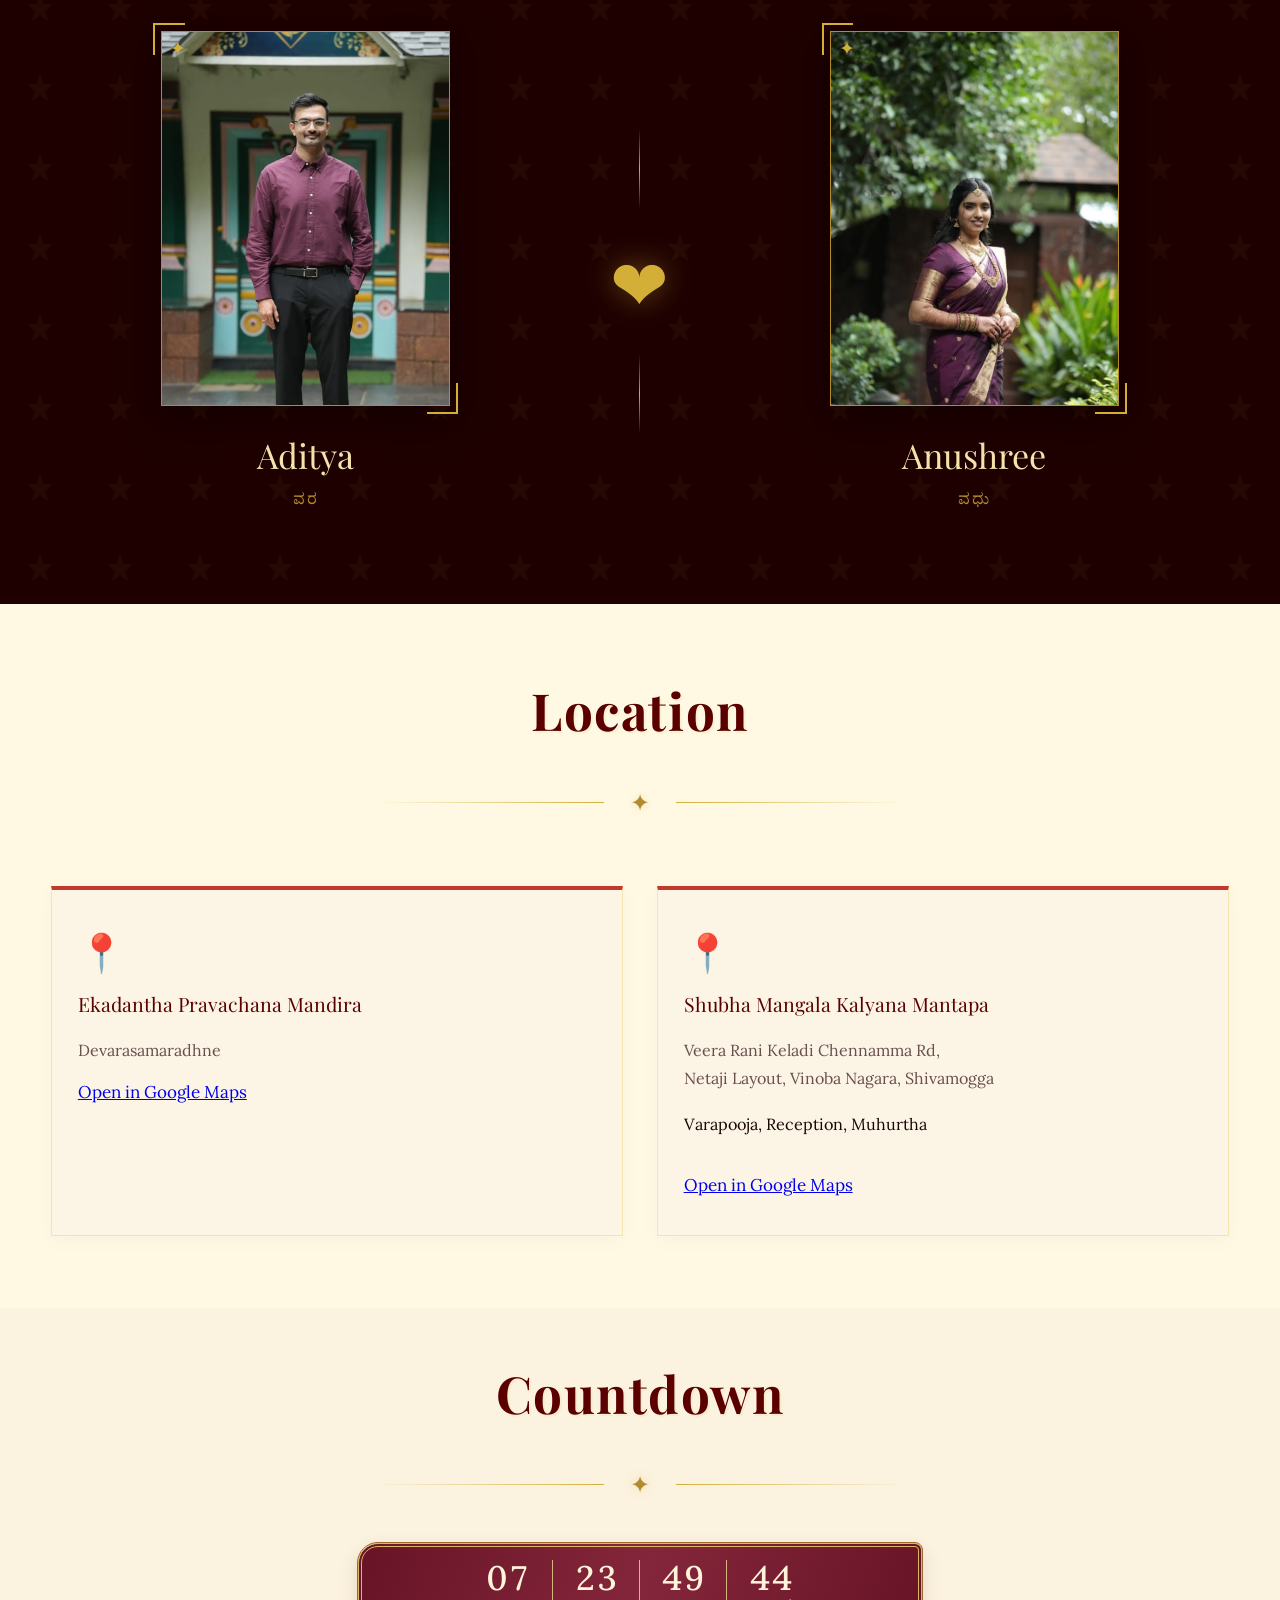
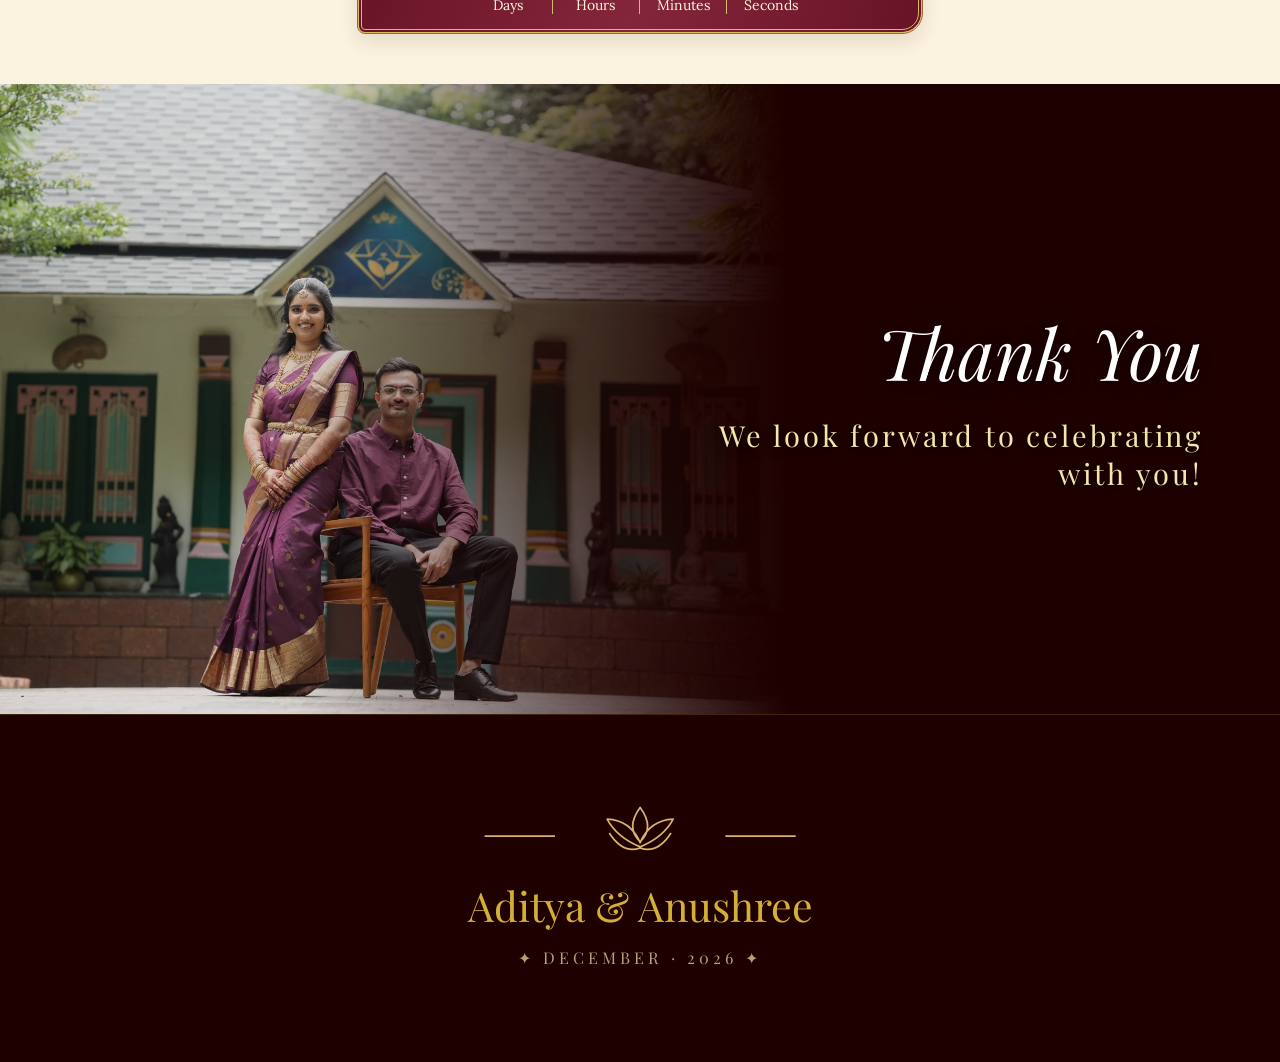
==== commit 6c87cfc2: "Apply Playfair Display and Lora invitation typography" ====
--- a/index.html
+++ b/index.html
@@ -14,7 +14,7 @@
   <meta property="og:type" content="website">
 <link rel="preconnect" href="https://fonts.googleapis.com">
 <link rel="preconnect" href="https://fonts.gstatic.com" crossorigin>
-<link href="https://fonts.googleapis.com/css2?family=Cinzel+Decorative:wght@400;700;900&family=Cinzel:wght@400;500;600;700&family=Philosopher:ital,wght@0,400;0,700;1,400;1,700&family=Lora:ital,wght@0,400;0,500;0,600;1,400;1,500&family=Noto+Serif+Kannada:wght@400;600;700&family=Great+Vibes&family=Pinyon+Script&display=swap" rel="stylesheet">
+<link href="https://fonts.googleapis.com/css2?family=Playfair+Display:ital,wght@0,400;0,500;0,600;0,700;1,400;1,500&amp;family=Lora:ital,wght@0,400;0,500;0,600;1,400;1,500&amp;family=Noto+Serif+Kannada:wght@400;600;700&amp;family=Pinyon+Script&amp;display=swap" rel="stylesheet">
 <style>
 /* ============================================================
    CSS VARIABLES
@@ -41,10 +41,10 @@
   --shadow-ruby:  rgba(44,0,0,0.5);
   --section-bg:   #fffcf5;
 
-  --font-heading:    'Cinzel Decorative', cursive;
-  --font-subheading: 'Cinzel', serif;
+  --font-heading:    'Playfair Display', serif;
+  --font-subheading: 'Playfair Display', serif;
   --font-body:       'Lora', serif;
-  --font-accent:     'Philosopher', serif;
+  --font-accent:     'Lora', serif;
   --font-names:      'Pinyon Script', cursive;
 }
 
@@ -269,7 +269,7 @@
   height: 100dvh;
   overflow: hidden;
   color: #ffe8ac;
-  font-family: Georgia, serif;
+  font-family: var(--font-body);
   background: radial-gradient(ellipse at 27% 47%, #752832, #360912 62%, #240609);
 }
 .hero-photo {
@@ -303,7 +303,7 @@
 .hero-title {
   margin: 20px 0;
   color: #ffe9b9;
-  font: italic clamp(2rem, min(6.72vw, 11vh), 5.375rem)/1.06 Georgia, serif;
+  font: italic clamp(2rem, min(6.72vw, 11vh), 5.375rem)/1.15 var(--font-names);
 }
 .hero-weds {
   display: flex;
@@ -312,7 +312,7 @@
   gap: .58em;
   margin: .77em 0;
   color: #e0bd7b;
-  font: italic clamp(16px, 2.1vw, 26px) Georgia, serif;
+  font: italic clamp(16px, 2.1vw, 26px) var(--font-body);
 }
 .hero-weds::before, .hero-weds::after {
   content: '';
@@ -393,7 +393,7 @@
 .invite-couple { display: flex; align-items: baseline; justify-content: center; gap: clamp(0.25rem, 1.5vw, 0.75rem); white-space: nowrap; }
 .invite-couple-name { font-family: var(--font-names); font-size: clamp(2.8rem, 10vw, 4.6rem); color: var(--deep-red); line-height: 1.2; font-weight: 600; word-break: break-word; }
 .invite-couple .invite-couple-name { font-size: clamp(1.8rem, 8vw, 4.6rem); }
-.invite-couple-join { font-family: 'Philosopher', serif; font-size: 1.5rem; color: var(--text-mid); font-weight: 400; line-height: 1; }
+.invite-couple-join { font-family: 'Lora', serif; font-size: 1.5rem; color: var(--text-mid); font-weight: 400; line-height: 1; }
 .invite-welcome { font-family: var(--font-accent); font-style: italic; font-size: 1.25rem; color: var(--vermilion); margin-top: 2rem; line-height: 1.8; }
 
 /* ============================================================
@@ -499,7 +499,7 @@
 
 .person-card { text-align: center; }
 .person-name   { font-family: var(--font-heading); font-size: clamp(1.3rem, 3.5vw, 2rem); color: var(--gold-pale); margin-bottom: 0.7rem; }
-.person-family { font-family: var(--font-body); font-size: 0.92rem; color: var(--gold-antique); margin-bottom: 1rem; letter-spacing: 0.1em; }
+.person-family { font-family: 'Noto Serif Kannada', serif; font-size: 0.92rem; color: var(--gold-antique); margin-bottom: 1rem; letter-spacing: 0.1em; }
 .person-quote  { font-family: var(--font-accent); font-style: italic; font-size: 1rem; color: var(--ivory-warm); line-height: 1.8; opacity: 0.85; }
 
 .couple-center { display: flex; flex-direction: column; align-items: center; gap: 1.5rem; }
@@ -544,7 +544,7 @@
   margin: 0 auto;
   padding: 13px clamp(8px, 3vw, 24px) 15px;
   color: #fff4db;
-  font-family: Georgia, serif;
+  font-family: var(--font-body);
   background: linear-gradient(110deg, #681426, #84263b, #681426);
   border: 4px double #dbb963;
   outline: 1px solid #9a692c;
@@ -577,7 +577,7 @@
   position: relative; width: 46%; text-align: right;
   padding: 1rem clamp(1.1rem, 6vw, 6rem) 1rem 0;
 }
-.ty-content h2 { font-family: var(--font-names); font-size: clamp(3.8rem, 10vw, 7rem); color: #fff; text-shadow: 0 4px 22px rgba(0,0,0,0.65); margin-bottom: 1rem; font-weight: 400; }
+.ty-content h2 { font-family: var(--font-heading); font-style: italic; font-size: clamp(2.1rem, 5.5vw, 5rem); color: #fff; text-shadow: 0 4px 22px rgba(0,0,0,0.65); margin-bottom: 1rem; font-weight: 400; }
 .ty-content p  { font-family: var(--font-subheading); font-size: clamp(0.9rem, 2.5vw, 1.7rem); color: var(--gold-pale); letter-spacing: 0.1em; text-shadow: 0 2px 10px rgba(0,0,0,0.8); }
 
 /* ============================================================
@@ -664,7 +664,7 @@
   }
   #invitation, #events, #couple, #details, #countdown { padding: 3rem 1rem; }
   .events-grid, .details-grid, .couple-wrapper { margin-top: 1.75rem; }
-  .ty-content h2 { font-size: clamp(2.35rem, 9vw, 5rem); }
+  .ty-content h2 { font-size: clamp(1.7rem, 6vw, 3.5rem); }
   .ty-photo { object-position: 60% center; width: 65%; transform: translateX(-9%); }
   #thank-you-parallax { height: clamp(20rem, 78vw, 32rem); }
 }
@@ -884,9 +884,7 @@
       <h3 class="venue-name">Shubha Mangala Kalyana Mantapa</h3>
       <address class="detail-text">Veera Rani Keladi Chennamma Rd,<br>Netaji Layout, Vinoba Nagara, Shivamogga</address>
       <ul class="venue-events">
-        <li>Varapooja</li>
-        <li>Reception</li>
-        <li>Muhurtha</li>
+        <li>Varapooja, Reception, Muhurtha</li>
       </ul>
       <a href="https://www.google.com/maps/search/?api=1&amp;query=WHV5%2BXVG%2C+Shivamogga%2C+Karnataka+577204">Open in Google Maps</a>
     </div>
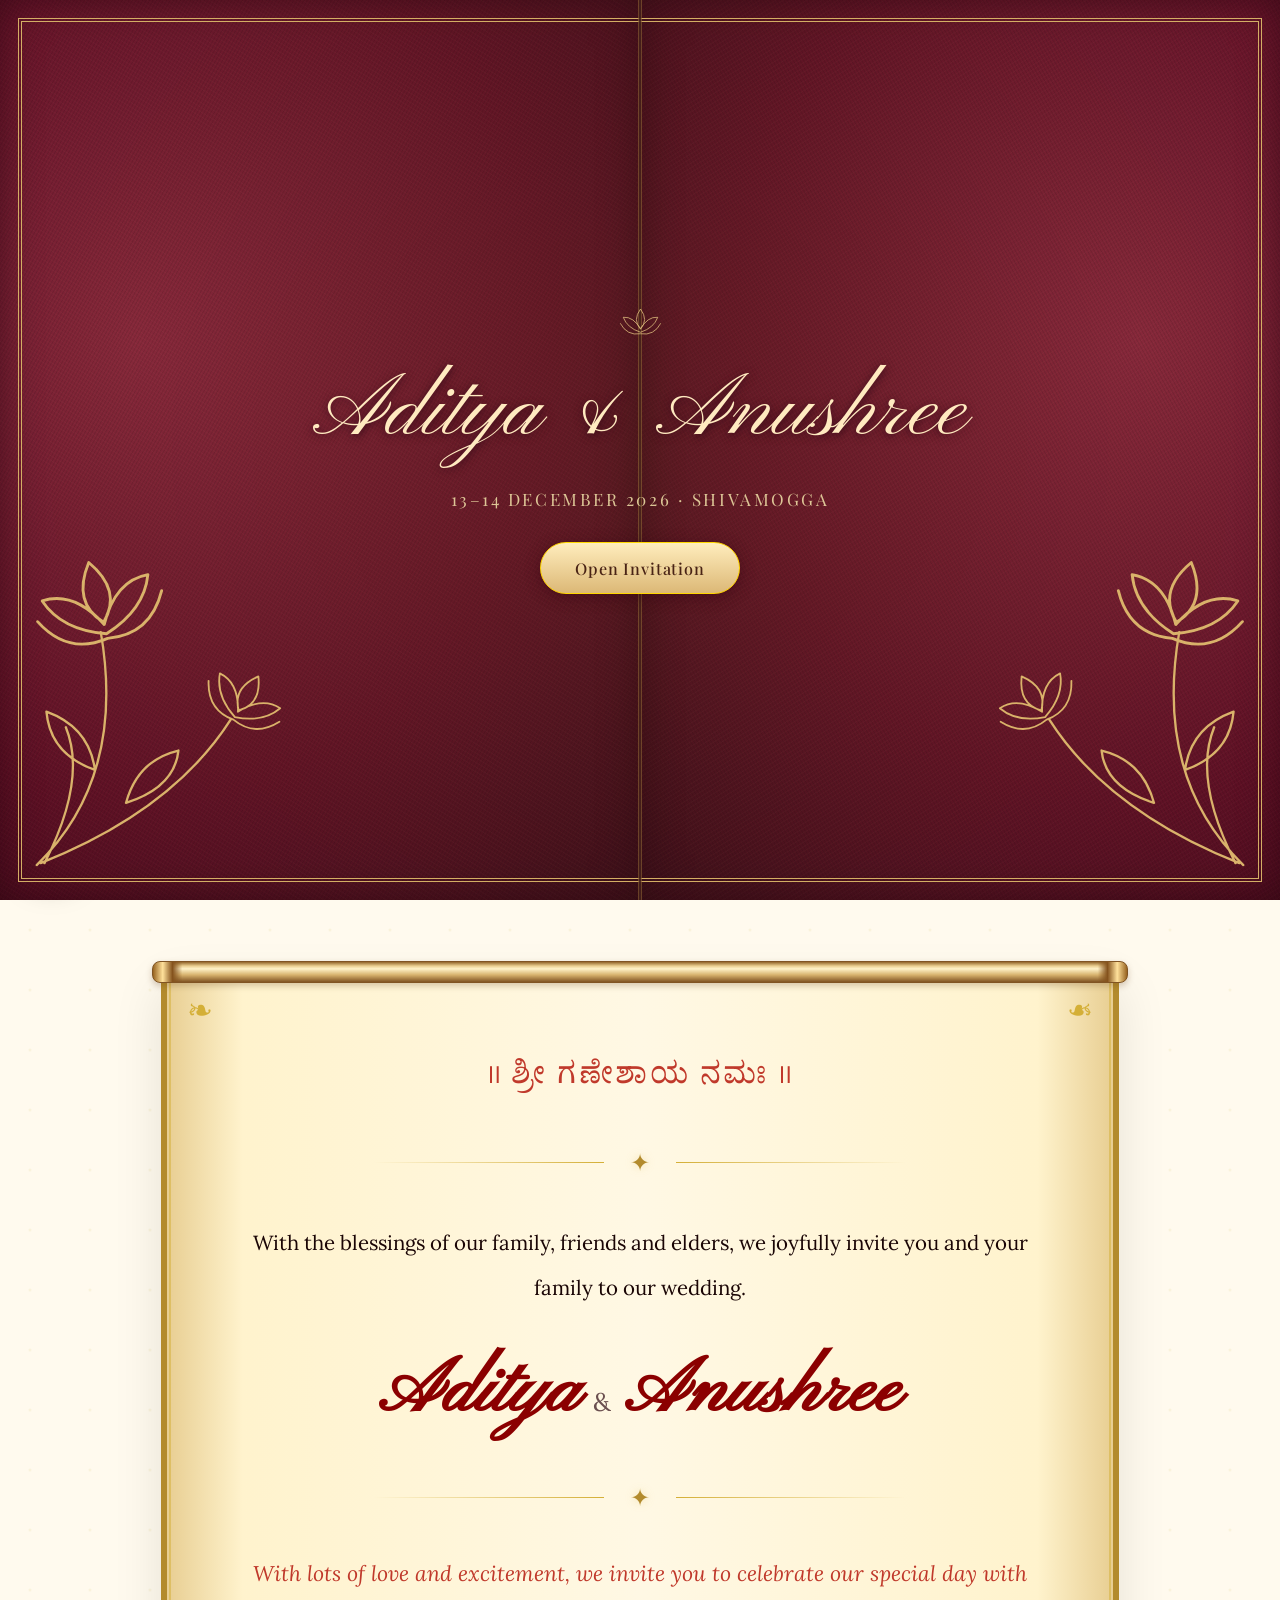
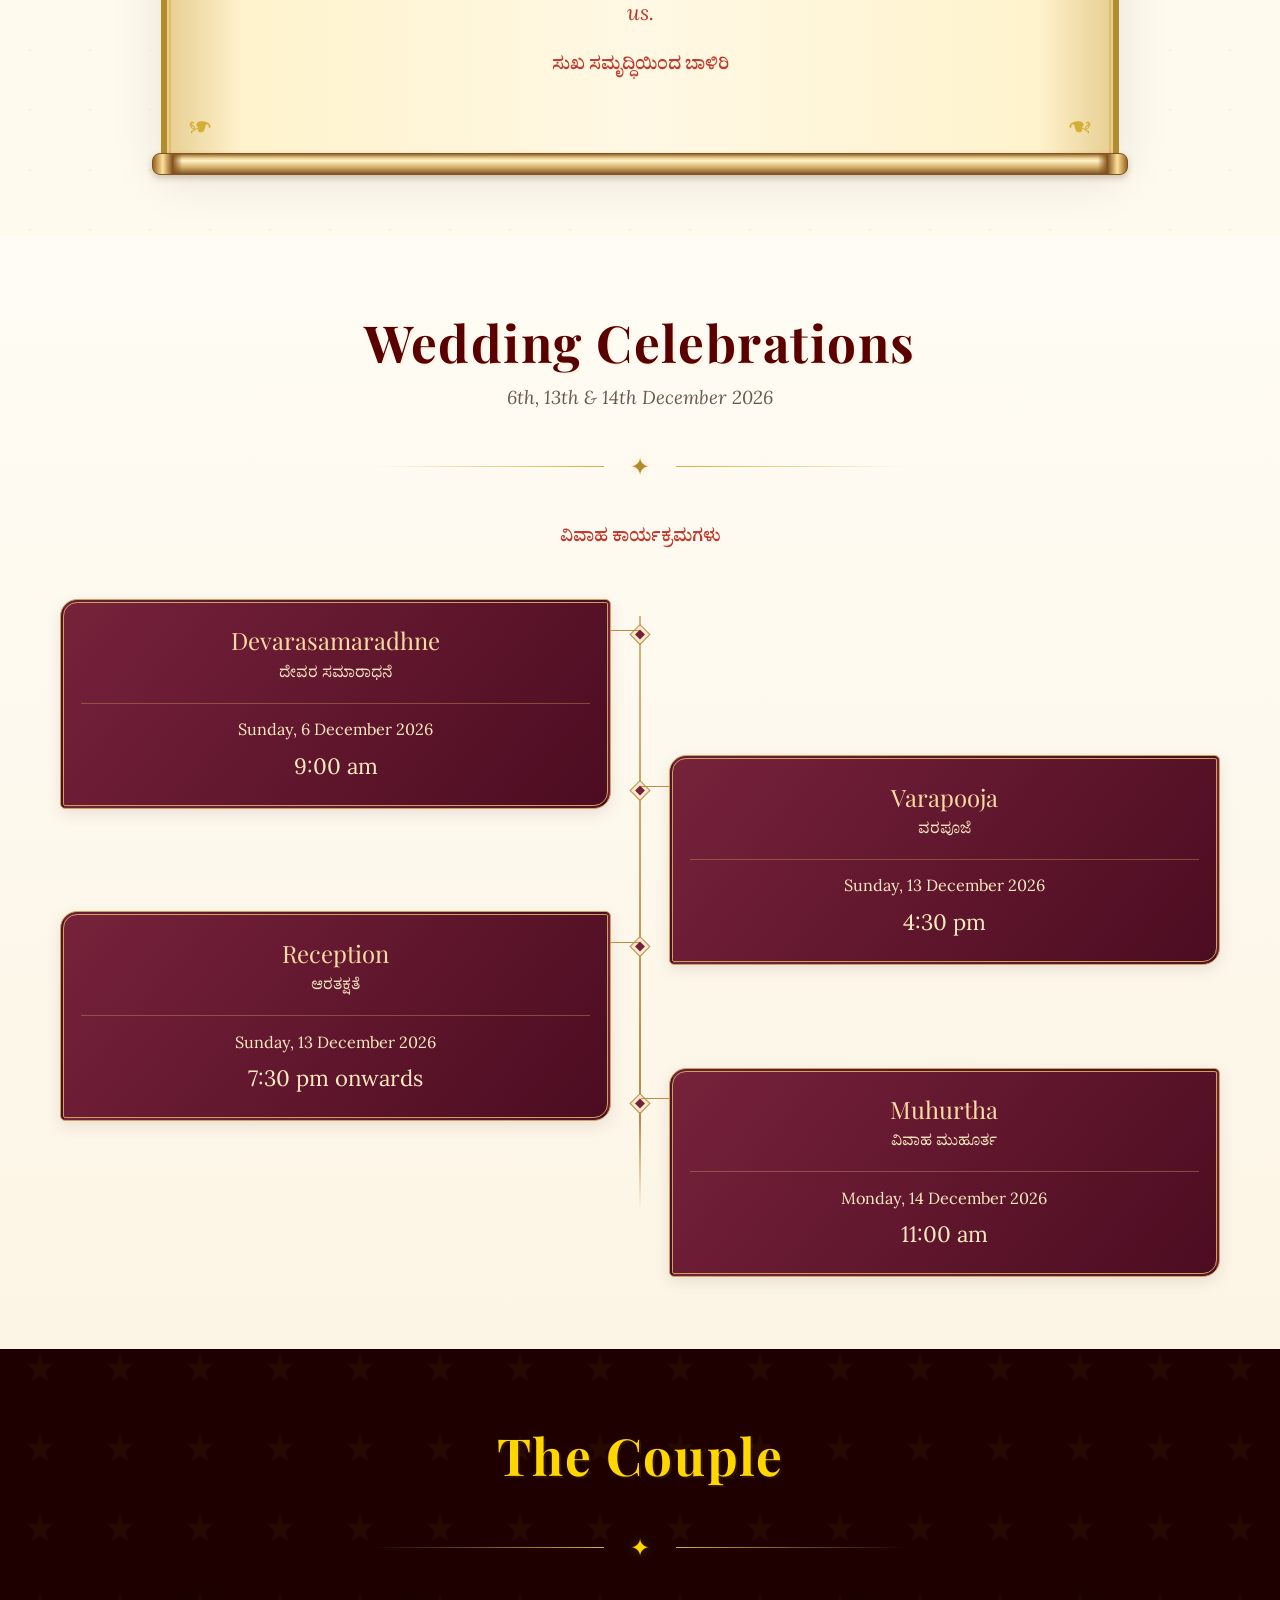
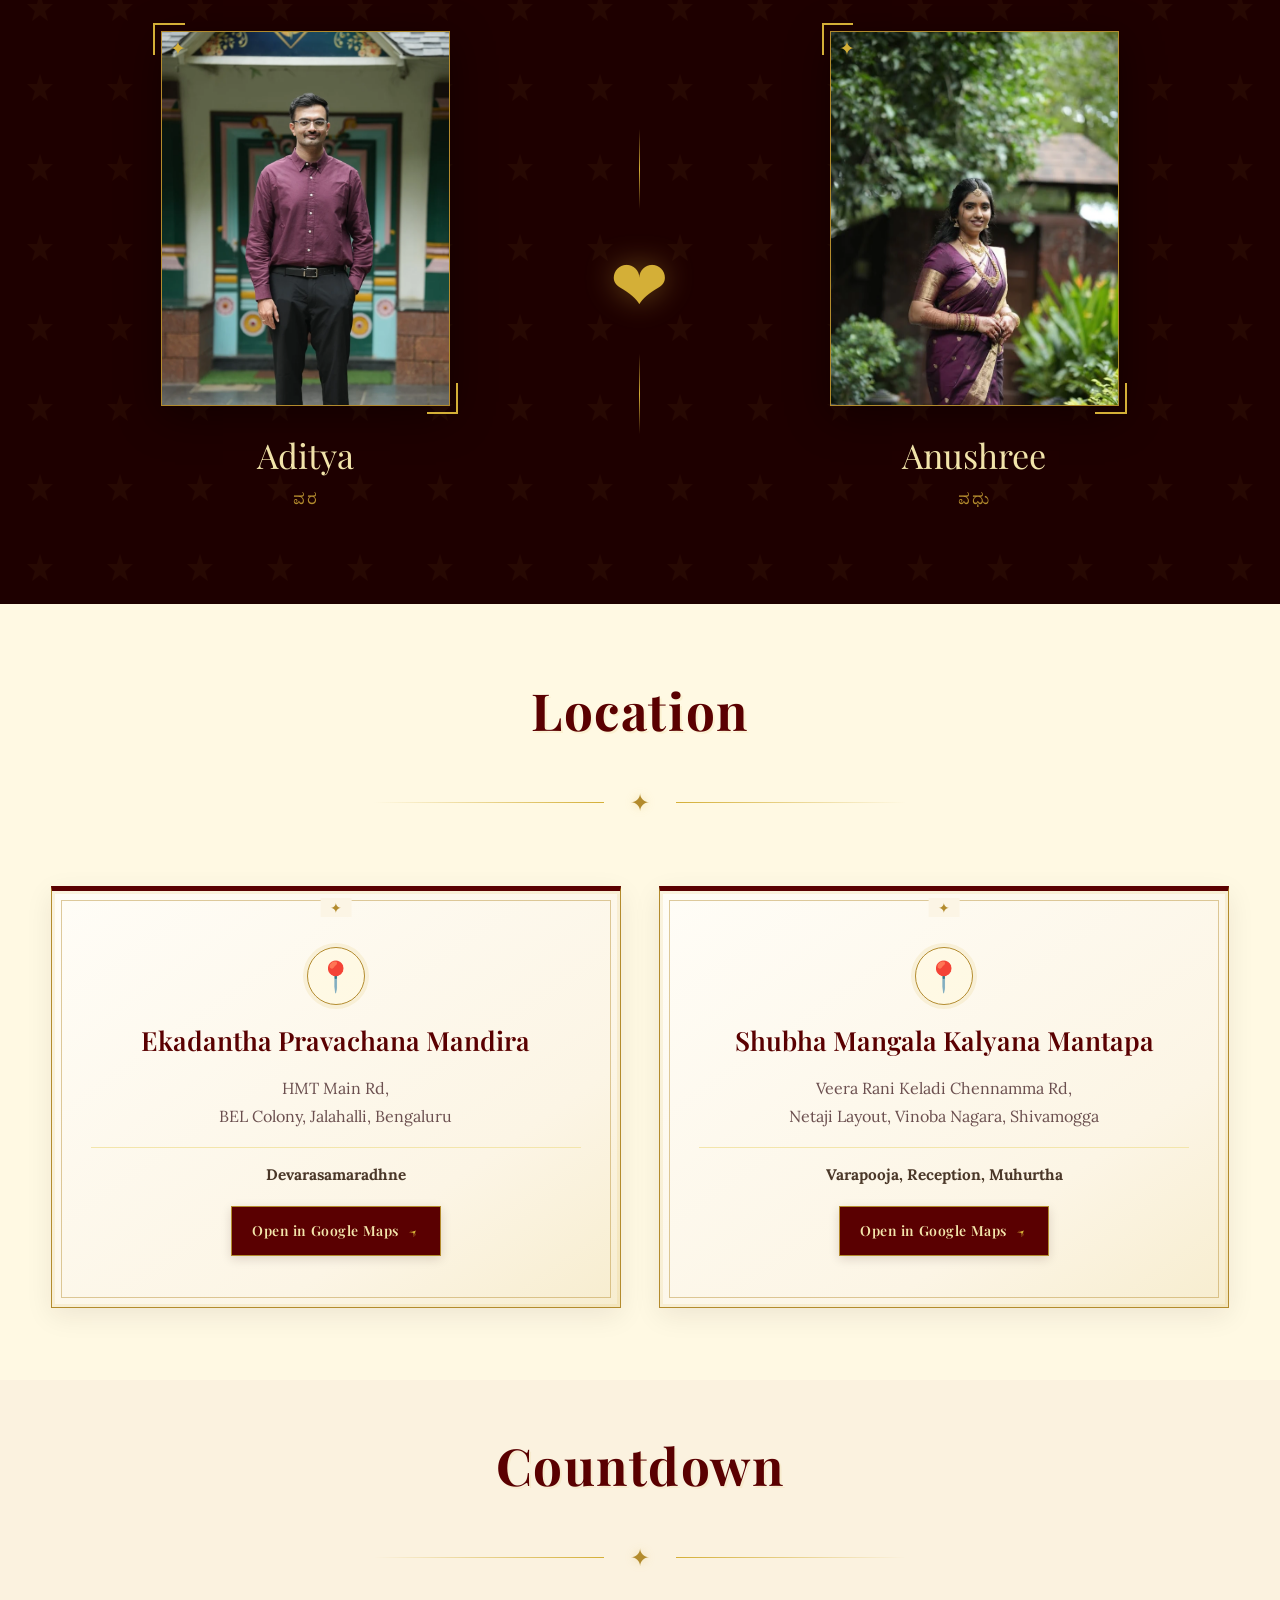
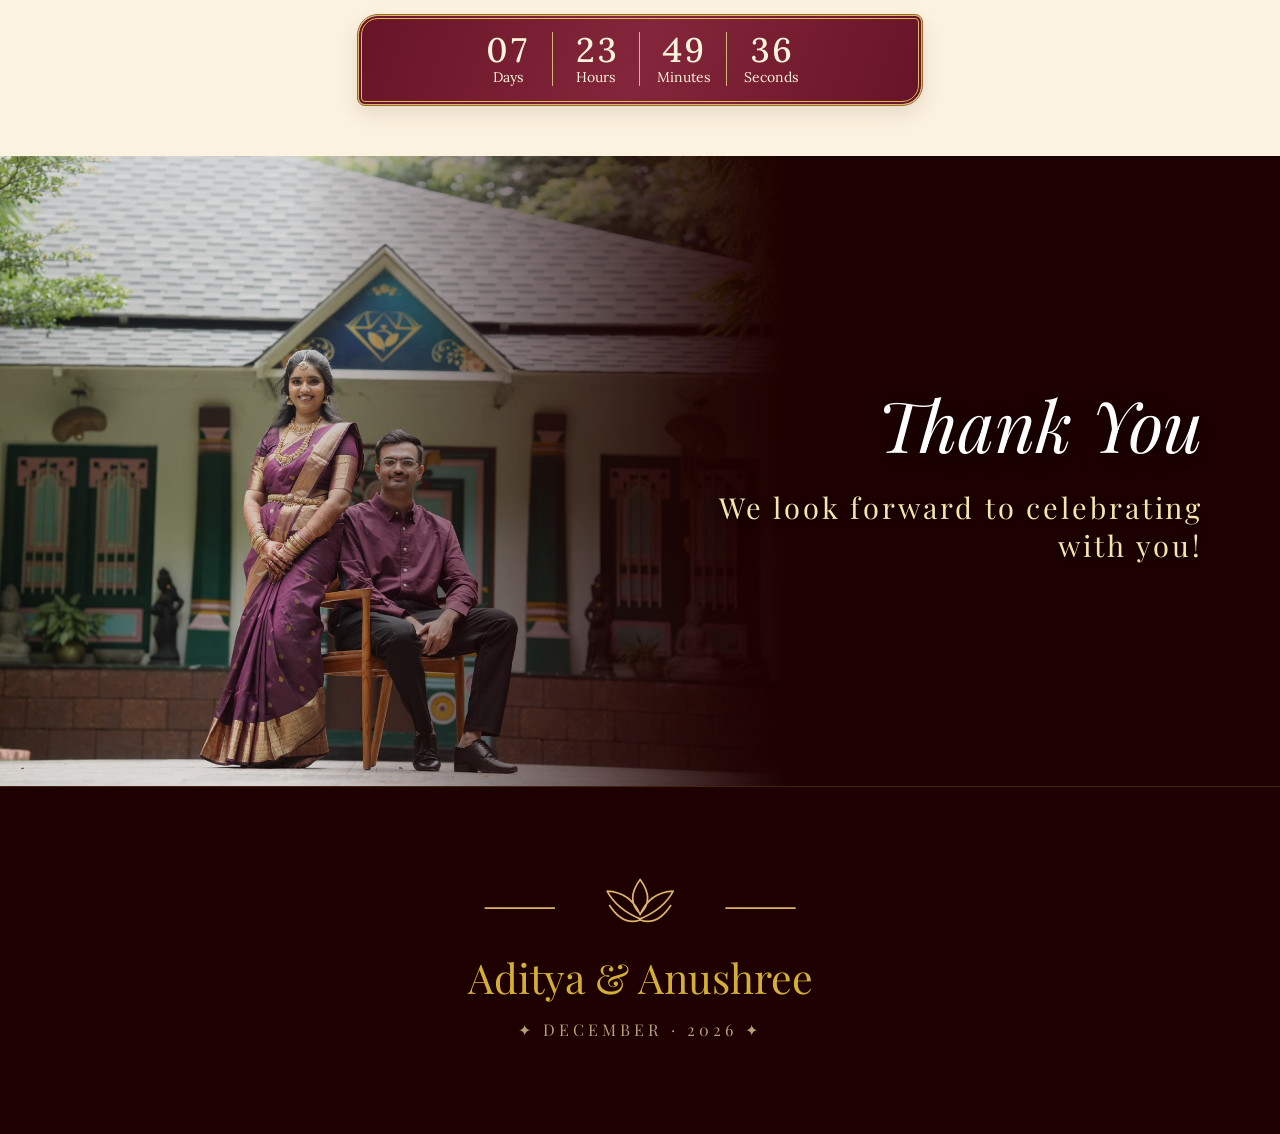
==== commit 6c3c6d6f: "Deploy polished wedding invitation cards Co-authored-by: Copilot <223556219+Copilot@users.noreply.gi" ====
--- a/index.html
+++ b/index.html
@@ -426,7 +426,9 @@
   text-align: center; background: linear-gradient(130deg, #76223b, #4c0c21);
   border: 4px double #cba45b; border-radius: 1rem .3rem;
   box-shadow: 0 5px 15px #5e21351c; color: #ffebc0;
-}
+  transition: transform 0.3s ease, box-shadow 0.3s ease;
+}
+.event-card:hover { transform: translateY(-5px); box-shadow: 0 16px 36px #2c000021; }
 .event-card::before {
   content: ''; position: absolute; right: -1.85rem; top: 1.55rem;
   width: 1.6rem; height: 1px; background: #ba8b41;
@@ -513,22 +515,55 @@
 .details-grid {
   display: grid;
   grid-template-columns: repeat(2, minmax(0, 1fr));
-  gap: 2rem; margin: 4rem auto 0;
+  gap: clamp(1.25rem, 3vw, 2.5rem); max-width: 70rem; margin: 4rem auto 0;
 }
 .detail-card:only-child { grid-column: 1 / -1; }
 .detail-card {
-  background: var(--parchment);
-  border: 1px solid var(--gold-pale);
-  border-top: 4px solid var(--vermilion);
-  padding: clamp(1.25rem, 3vw, 2.4rem) clamp(1rem, 2vw, 2rem);
-  transition: all 0.3s ease;
-  box-shadow: 0 4px 20px rgba(0,0,0,0.03);
-}
-.detail-card:hover { transform: translateY(-8px); box-shadow: 0 16px 38px rgba(44,0,0,0.09); }
-.detail-icon  { font-size: 2.2rem; margin-bottom: 0.8rem; display: block; }
+  position: relative; isolation: isolate; overflow: hidden;
+  display: flex; flex-direction: column; align-items: center; text-align: center;
+  background: linear-gradient(145deg, #fffdf7, var(--parchment) 70%, #f7edcf);
+  border: 1px solid var(--gold-antique); border-top: 5px solid var(--royal-red);
+  padding: clamp(2rem, 4vw, 3rem) clamp(1.5rem, 3vw, 2.5rem);
+  box-shadow: 0 8px 26px rgba(44,0,0,0.08), inset 0 0 0 3px rgba(212,175,55,0.12);
+  transition: transform 0.3s ease, box-shadow 0.3s ease; scroll-margin-top: 2rem;
+}
+.detail-card::before {
+  content: ''; position: absolute; inset: 9px; border: 1px solid rgba(179,139,45,0.45);
+  pointer-events: none; z-index: 0;
+}
+.detail-card::after {
+  content: '✦'; position: absolute; top: 0.42rem; left: 50%; transform: translateX(-50%);
+  padding: 0 0.55rem; background: var(--parchment); color: var(--gold-antique);
+  font-size: 0.85rem; z-index: 2;
+}
+.detail-card > * { position: relative; z-index: 1; }
+.detail-card:hover { transform: translateY(-5px); box-shadow: 0 16px 36px rgba(44,0,0,0.13), inset 0 0 0 3px rgba(212,175,55,0.18); }
+.detail-icon {
+  width: 3.4rem; height: 3.4rem; display: grid; place-items: center;
+  margin: 0.3rem 0 1rem; border: 1px solid var(--gold-antique); border-radius: 50%;
+  background: rgba(255,249,227,0.8); box-shadow: 0 0 0 4px rgba(212,175,55,0.12);
+  font-size: 1.75rem;
+}
+.venue-kicker {
+  margin-bottom: 0.55rem; color: var(--gold-antique); font: 700 0.7rem/1.4 var(--font-subheading);
+  letter-spacing: 0.18em; text-transform: uppercase;
+}
+.venue-name { overflow-wrap: anywhere; color: var(--royal-red); font: 600 clamp(1.2rem, 2.3vw, 1.55rem)/1.4 var(--font-subheading); margin-bottom: 0.85rem; }
 .detail-title { font-family: var(--font-subheading); font-size: 0.82rem; font-weight: 700; color: var(--deep-red); letter-spacing: 0.15em; text-transform: uppercase; margin-bottom: 0.8rem; }
 .detail-text  { font-family: var(--font-accent); font-size: 0.94rem; color: var(--text-mid); line-height: 1.75; }
 .detail-text strong { color: var(--deep-red); font-family: var(--font-subheading); }
+.detail-card address { font-style: normal; }
+.venue-events { width: 100%; list-style: none; margin: 1rem 0; padding-top: 0.8rem; border-top: 1px solid var(--gold-pale); color: var(--text-sepia); font-size: 0.9rem; font-weight: 700; line-height: 1.8; }
+.detail-card > a {
+  display: inline-flex; align-items: center; justify-content: center; gap: 0.5rem;
+  margin-top: auto; padding: 0.75rem 1.2rem; border: 1px solid var(--gold-antique);
+  background: var(--royal-red); color: var(--gold-pale); font: 600 0.82rem/1.3 var(--font-subheading);
+  letter-spacing: 0.04em; text-decoration: none; box-shadow: 0 3px 10px rgba(44,0,0,0.14);
+  transition: background-color 0.2s ease, color 0.2s ease, box-shadow 0.2s ease;
+}
+.detail-card > a::after { content: '↗'; color: var(--gold-leaf); font-size: 1rem; }
+.detail-card > a:hover { background: var(--deep-red); color: #fffdf7; box-shadow: 0 5px 14px rgba(44,0,0,0.22); }
+.detail-card > a:focus-visible { outline: 3px solid var(--gold-leaf); outline-offset: 3px; }
 .hashtag-text { font-family: var(--font-heading); font-size: 1.05rem; color: var(--vermilion); }
 
 /* ============================================================
@@ -715,11 +750,6 @@
   .hero-photo { object-position: center 43%; }
   .ty-photo { object-position: center 43%; }
 }
-.venue-name { overflow-wrap: anywhere; color: var(--royal-red); font: 1.15rem/1.5 var(--font-subheading); margin-bottom: 1rem; }
-.venue-events { list-style: none; margin: 1rem 0; font-size: .95rem; line-height: 1.9; }
-.detail-card address { font-style: normal; }
-.detail-card > a { display: inline-block; margin-top: 1rem; }
-.detail-card { scroll-margin-top: 2rem; }
 </style>
 </head>
 <body>
@@ -790,7 +820,7 @@
 <!-- =================== 3. EVENTS =================== -->
 <section id="events">
   <h2 class="section-title reveal">Wedding Celebrations</h2>
-  <div class="section-subtitle reveal">6, 13 &amp; 14 December 2026</div>
+  <div class="section-subtitle reveal">6th, 13th &amp; 14th December 2026</div>
   <div class="gold-divider reveal"><span>✦</span></div>
   <div class="kannada-text reveal">ವಿವಾಹ ಕಾರ್ಯಕ್ರಮಗಳು</div>
   <div class="events-grid">
@@ -876,7 +906,10 @@
     <div class="detail-card reveal" id="ekadantha">
       <span class="detail-icon" aria-hidden="true">📍</span>
       <h3 class="venue-name">Ekadantha Pravachana Mandira</h3>
-      <p class="detail-text">Devarasamaradhne</p>
+      <address class="detail-text">HMT Main Rd,<br>BEL Colony, Jalahalli, Bengaluru</address>
+      <ul class="venue-events">
+        <li>Devarasamaradhne</li>
+      </ul>
       <a href="https://maps.app.goo.gl/9bpwRy3g8ydFr7Tf9">Open in Google Maps</a>
     </div>
     <div class="detail-card reveal" id="shubhamangala">
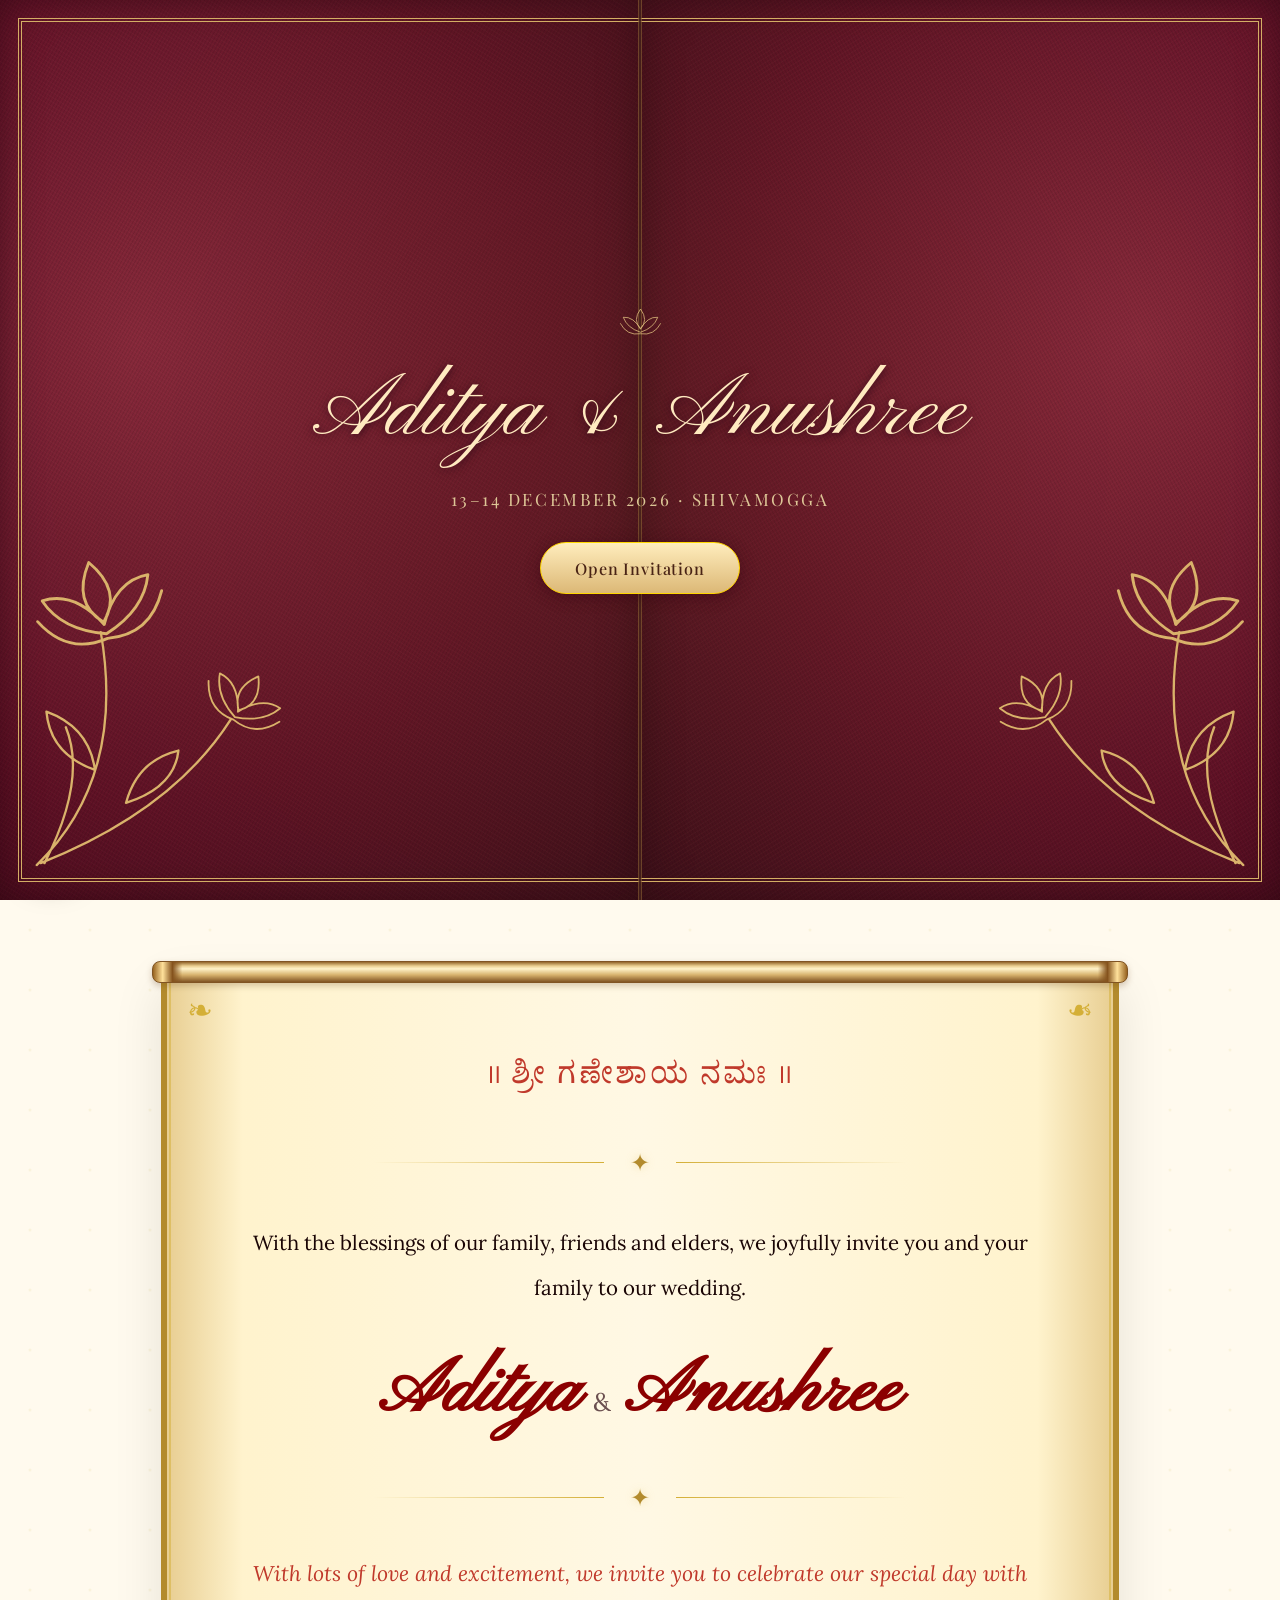
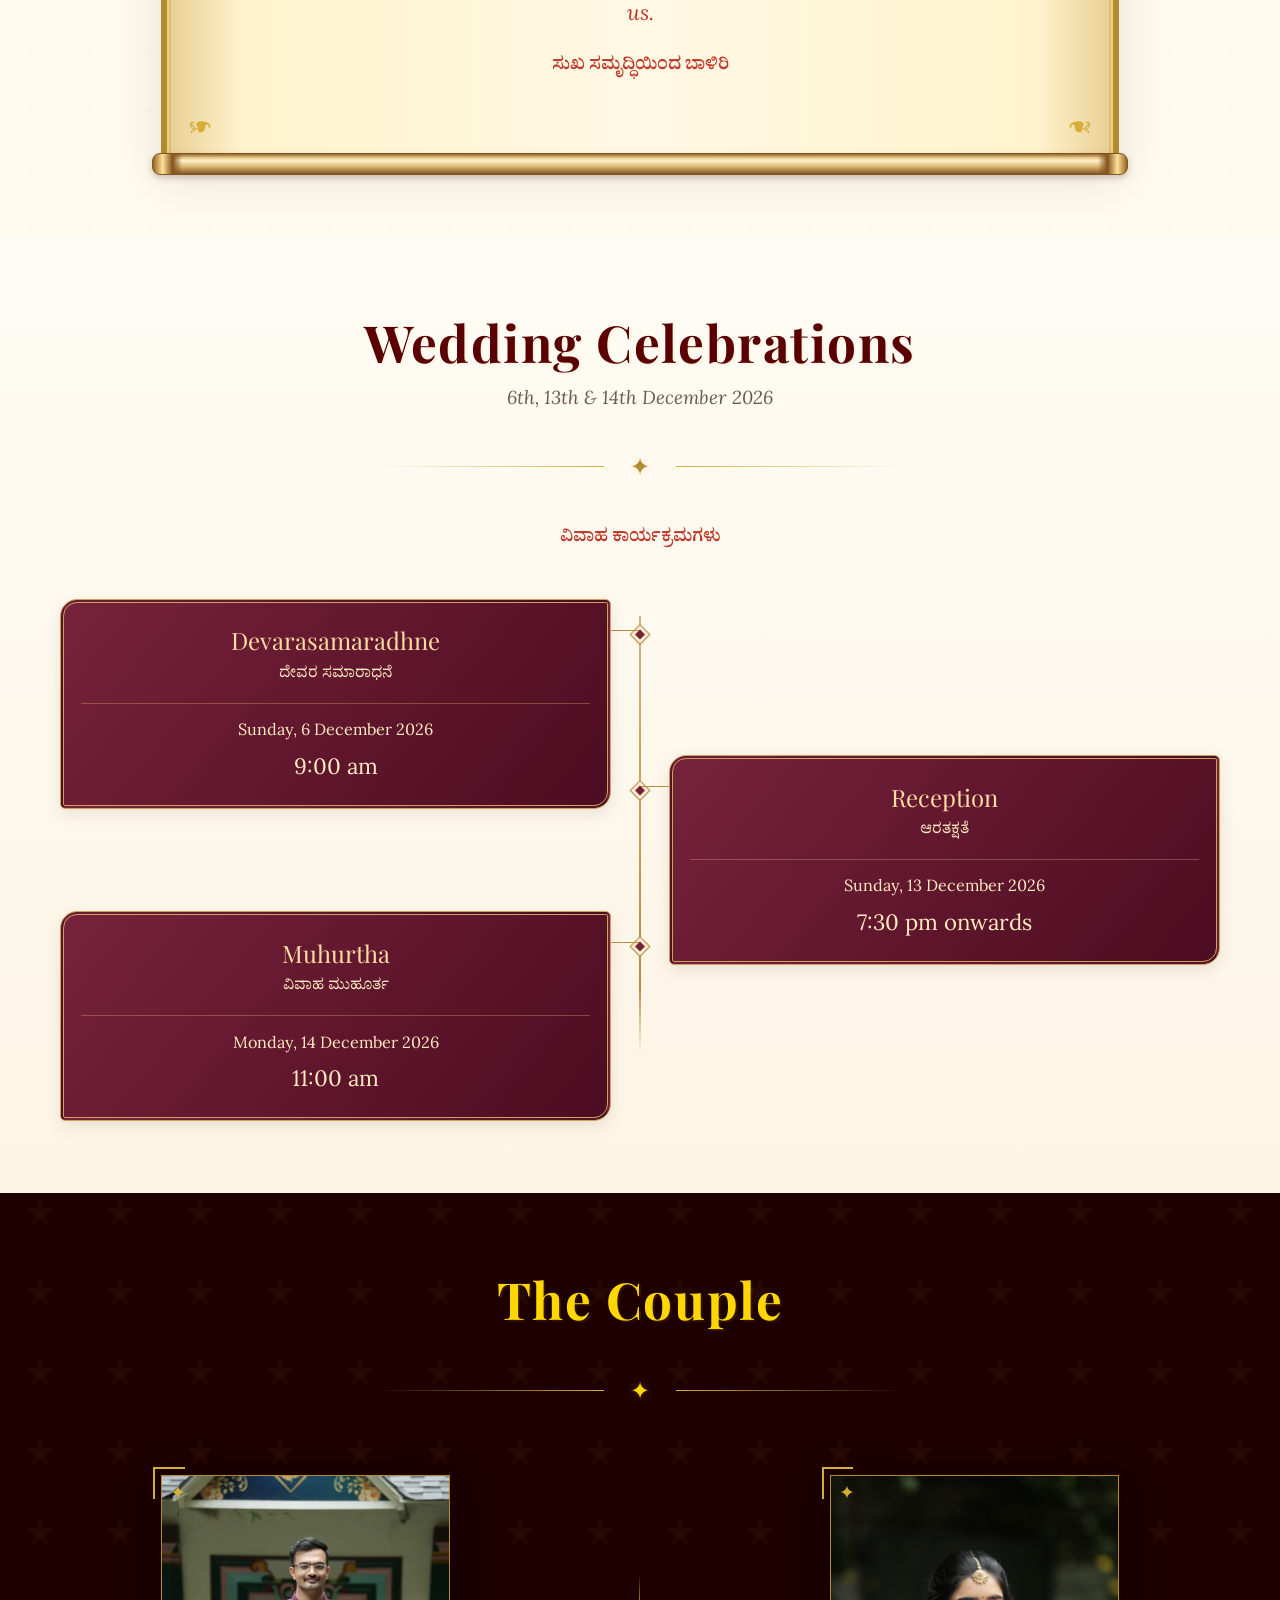
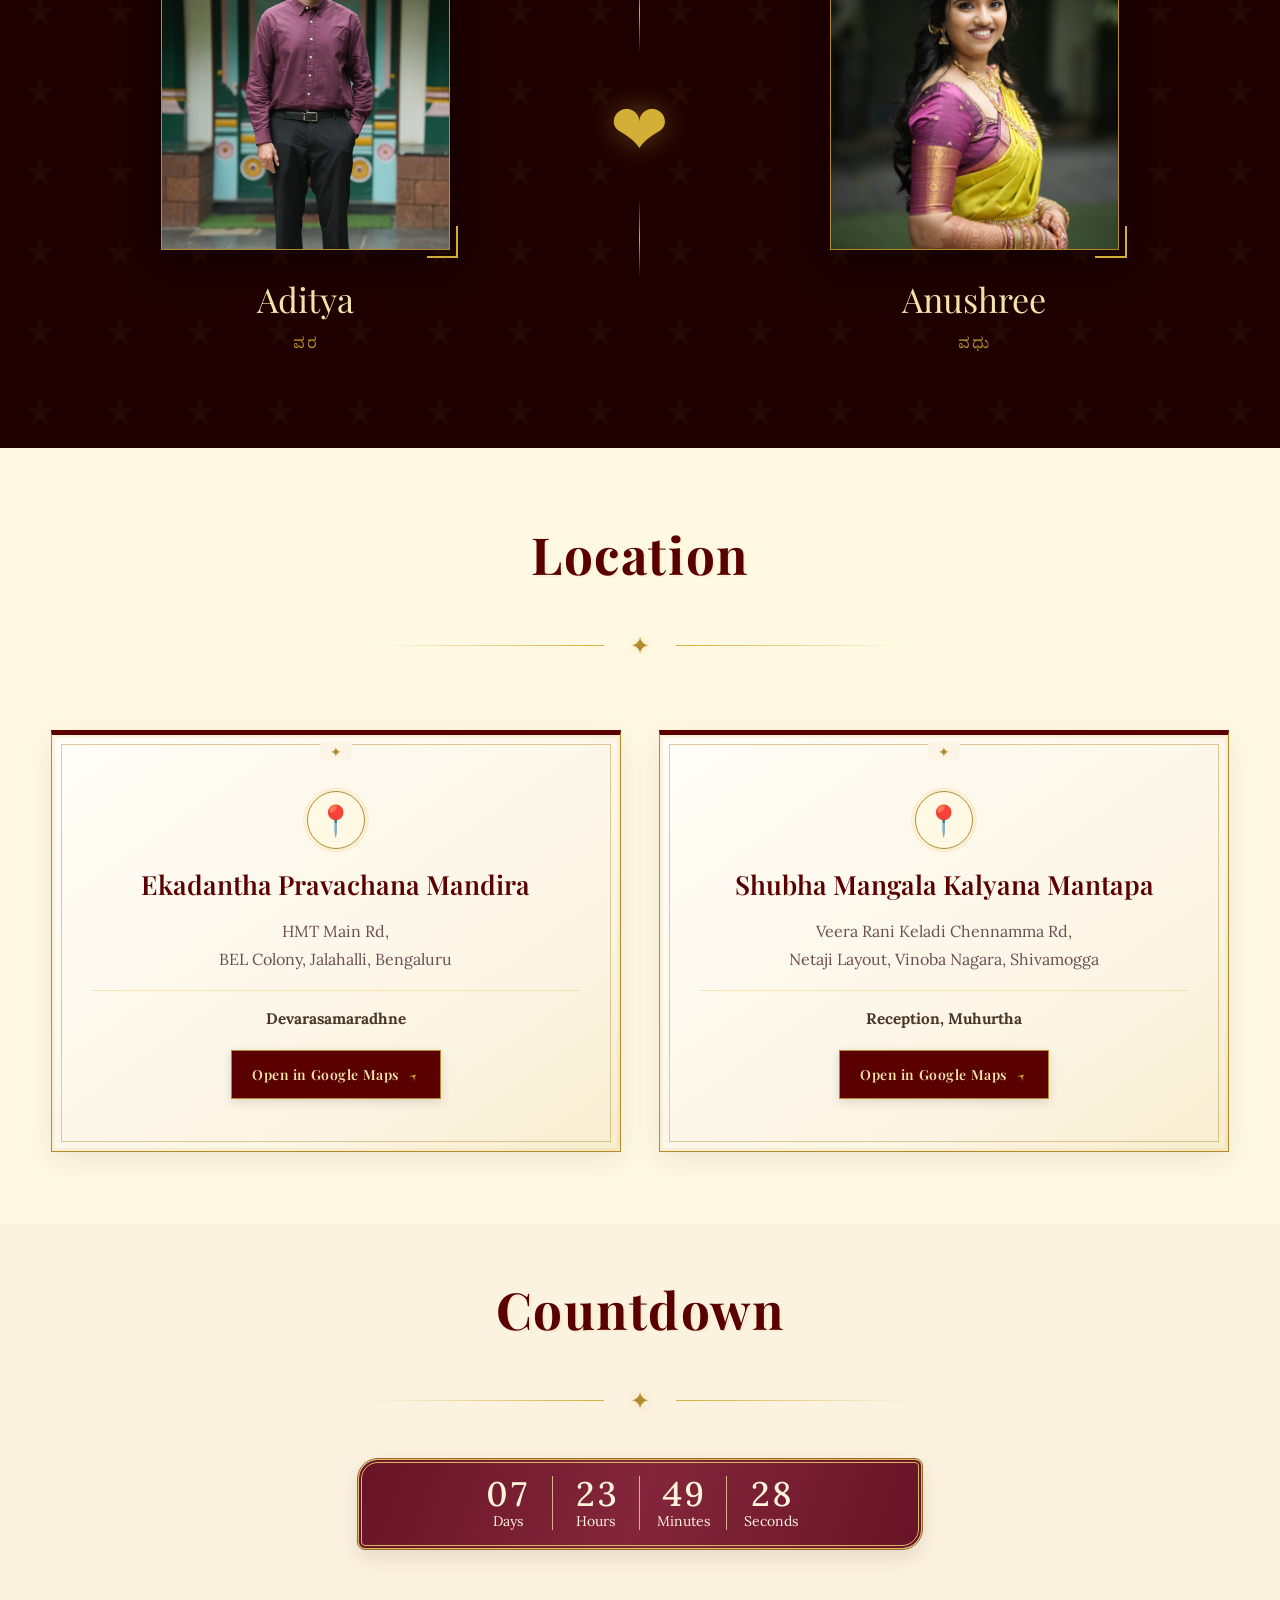
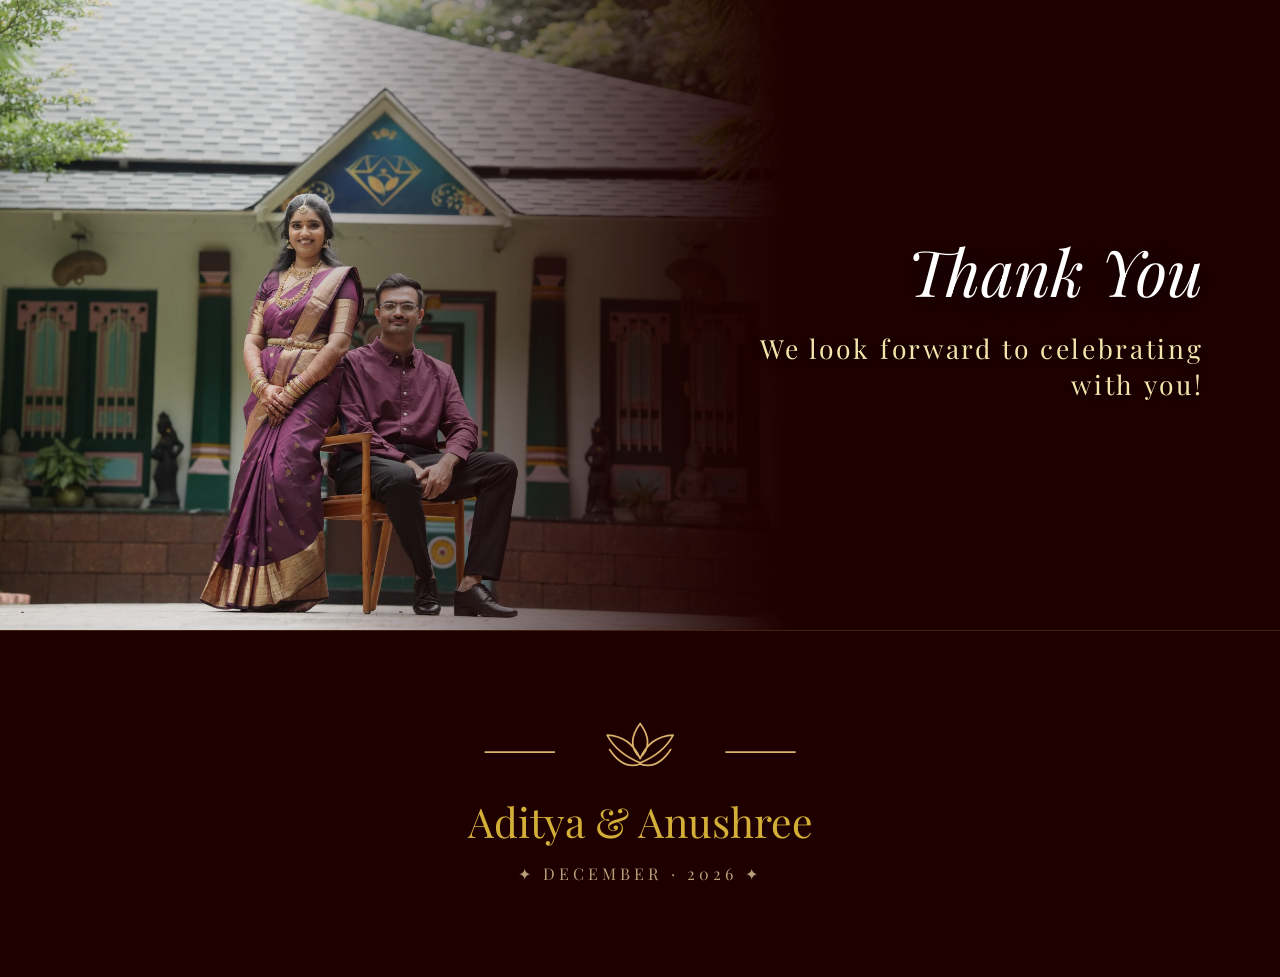
==== commit 06116055: "Deploy updated wedding invitation" ====
--- a/index.html
+++ b/index.html
@@ -612,8 +612,8 @@
   position: relative; width: 46%; text-align: right;
   padding: 1rem clamp(1.1rem, 6vw, 6rem) 1rem 0;
 }
-.ty-content h2 { font-family: var(--font-heading); font-style: italic; font-size: clamp(2.1rem, 5.5vw, 5rem); color: #fff; text-shadow: 0 4px 22px rgba(0,0,0,0.65); margin-bottom: 1rem; font-weight: 400; }
-.ty-content p  { font-family: var(--font-subheading); font-size: clamp(0.9rem, 2.5vw, 1.7rem); color: var(--gold-pale); letter-spacing: 0.1em; text-shadow: 0 2px 10px rgba(0,0,0,0.8); }
+.ty-content h2 { font-family: var(--font-heading); font-style: italic; font-size: clamp(1.9rem, 5vw, 4.5rem); color: #fff; text-shadow: 0 4px 22px rgba(0,0,0,0.65); margin-bottom: 1rem; font-weight: 400; }
+.ty-content p  { font-family: var(--font-subheading); font-size: clamp(0.85rem, 2.25vw, 1.55rem); color: var(--gold-pale); letter-spacing: 0.1em; text-shadow: 0 2px 10px rgba(0,0,0,0.8); }
 
 /* ============================================================
    8. FOOTER
@@ -699,7 +699,7 @@
   }
   #invitation, #events, #couple, #details, #countdown { padding: 3rem 1rem; }
   .events-grid, .details-grid, .couple-wrapper { margin-top: 1.75rem; }
-  .ty-content h2 { font-size: clamp(1.7rem, 6vw, 3.5rem); }
+  .ty-content h2 { font-size: clamp(1.55rem, 5.4vw, 3.15rem); }
   .ty-photo { object-position: 60% center; width: 65%; transform: translateX(-9%); }
   #thank-you-parallax { height: clamp(20rem, 78vw, 32rem); }
 }
@@ -744,7 +744,7 @@
   .hero-title { margin: .12em 0; }
   .hero-weds { margin: .2em 0; }
   .hero-date { margin-top: .7rem; }
-  .ty-content h2 { font-size: clamp(2.4rem, 12svh, 4rem); }
+  .ty-content h2 { font-size: clamp(2.15rem, 10.8svh, 3.6rem); }
 }
 @media (min-aspect-ratio: 2/1) {
   .hero-photo { object-position: center 43%; }
@@ -834,14 +834,6 @@
     </article>
     <article class="timeline-event">
     <div class="event-card reveal">
-      <div class="event-name">Varapooja</div>
-      <div class="event-name-kannada" lang="kn">ವರಪೂಜೆ</div>
-      <div class="event-date">Sunday, 13 December 2026</div>
-      <div class="event-desc">4:30 pm</div>
-    </div>
-    </article>
-    <article class="timeline-event">
-    <div class="event-card reveal">
       <div class="event-name">Reception</div>
       <div class="event-name-kannada" lang="kn">ಆರತಕ್ಷತೆ</div>
       <div class="event-date">Sunday, 13 December 2026</div>
@@ -881,7 +873,7 @@
     <div class="person-card reveal-right">
       <div class="photo-frame">
         <button type="button" class="photo-frame-inner" aria-haspopup="dialog" aria-label="View Anushree’s full portrait">
-          <img src="./anushree-portrait.webp" alt="Portrait of Anushree" loading="lazy">
+          <img src="./anu_photo.JPG" alt="Portrait of Anushree" loading="lazy">
         </button>
       </div>
       <div class="person-name">Anushree</div>
@@ -917,7 +909,7 @@
       <h3 class="venue-name">Shubha Mangala Kalyana Mantapa</h3>
       <address class="detail-text">Veera Rani Keladi Chennamma Rd,<br>Netaji Layout, Vinoba Nagara, Shivamogga</address>
       <ul class="venue-events">
-        <li>Varapooja, Reception, Muhurtha</li>
+        <li>Reception, Muhurtha</li>
       </ul>
       <a href="https://www.google.com/maps/search/?api=1&amp;query=WHV5%2BXVG%2C+Shivamogga%2C+Karnataka+577204">Open in Google Maps</a>
     </div>
@@ -1175,6 +1167,7 @@
 const weddingMusic = document.getElementById('wedding-music');
 weddingMusic.volume = 0.6;
 const musicButton = document.getElementById('music-btn');
+let resumeMusicOnReturn = false;
 
 function updateMusicButton() {
   const playing = !weddingMusic.paused && !weddingMusic.error;
@@ -1194,6 +1187,15 @@
 musicButton.addEventListener('click', () => {
   if (weddingMusic.paused) playMusic();
   else weddingMusic.pause();
+});
+document.addEventListener('visibilitychange', () => {
+  if (document.hidden) {
+    resumeMusicOnReturn = !weddingMusic.paused;
+    if (resumeMusicOnReturn) weddingMusic.pause();
+  } else if (resumeMusicOnReturn) {
+    resumeMusicOnReturn = false;
+    playMusic();
+  }
 });
 
 // Fade door entrance elements on click
